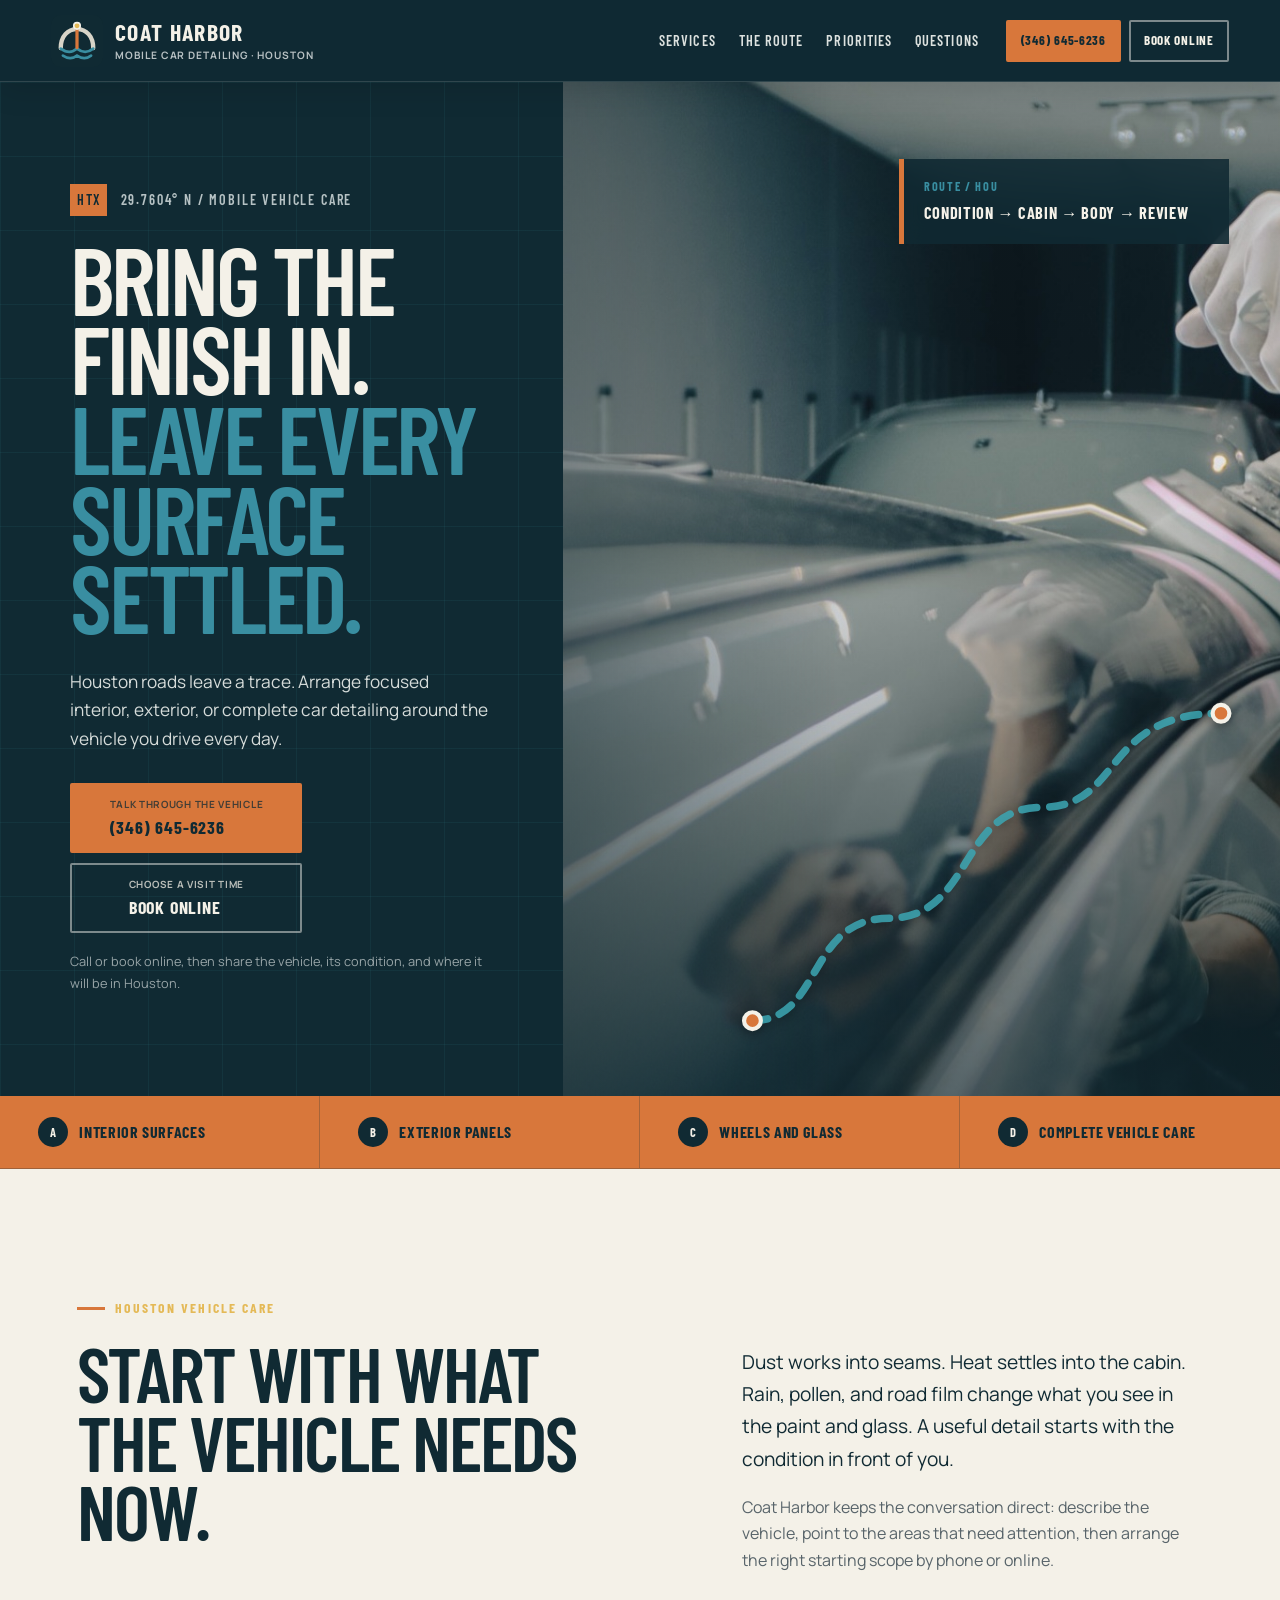
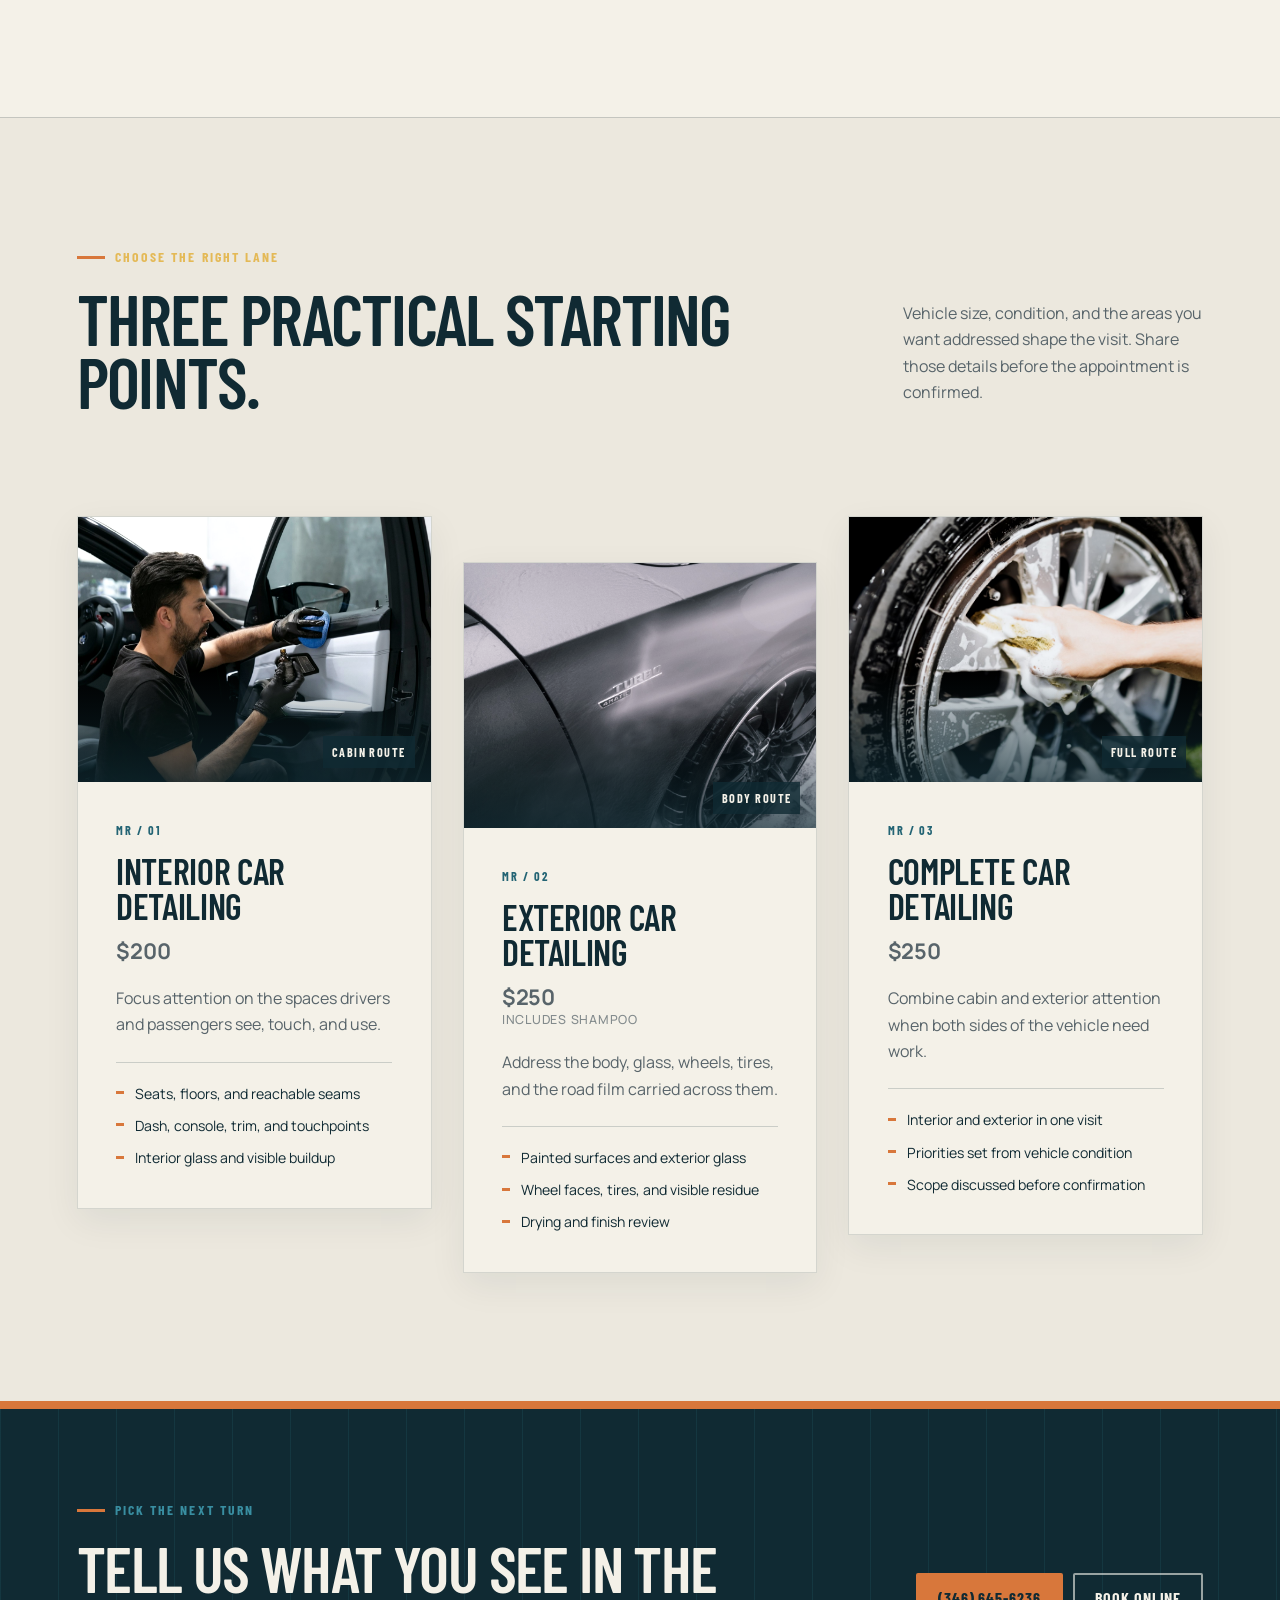
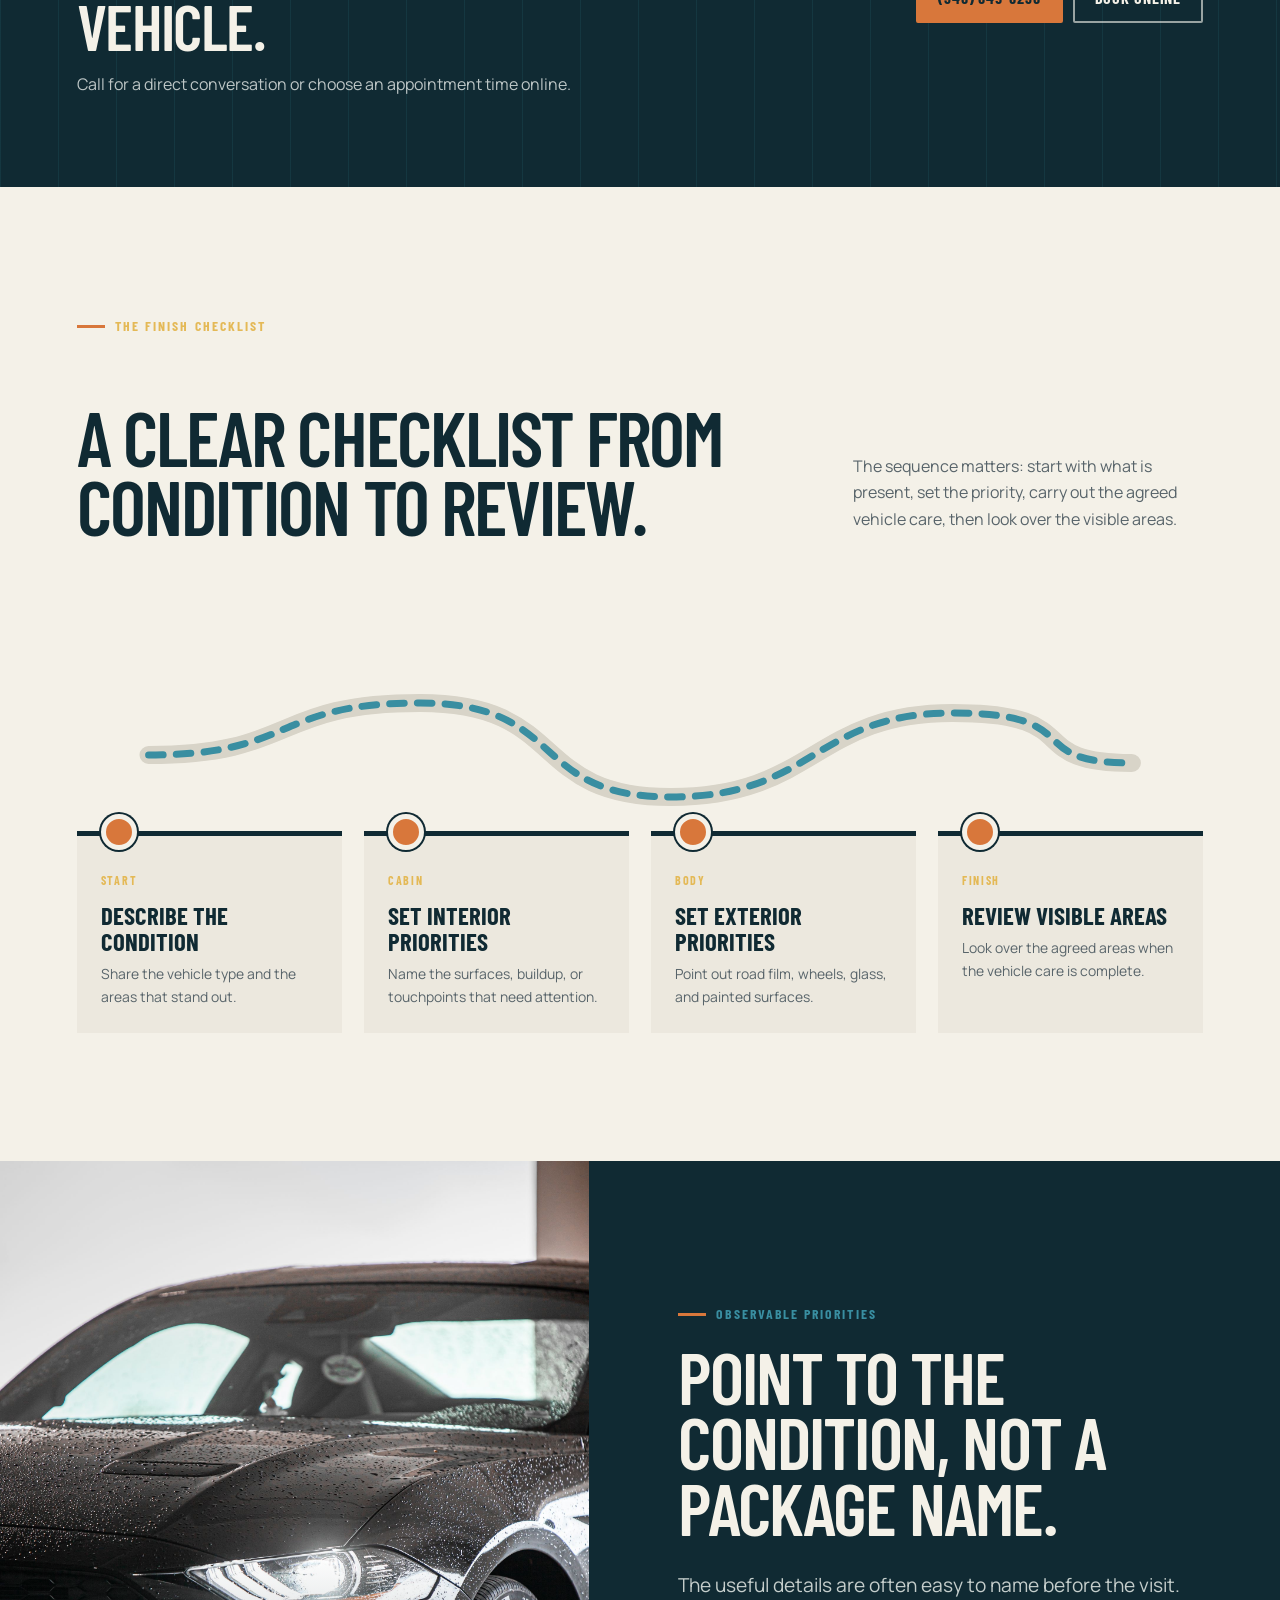
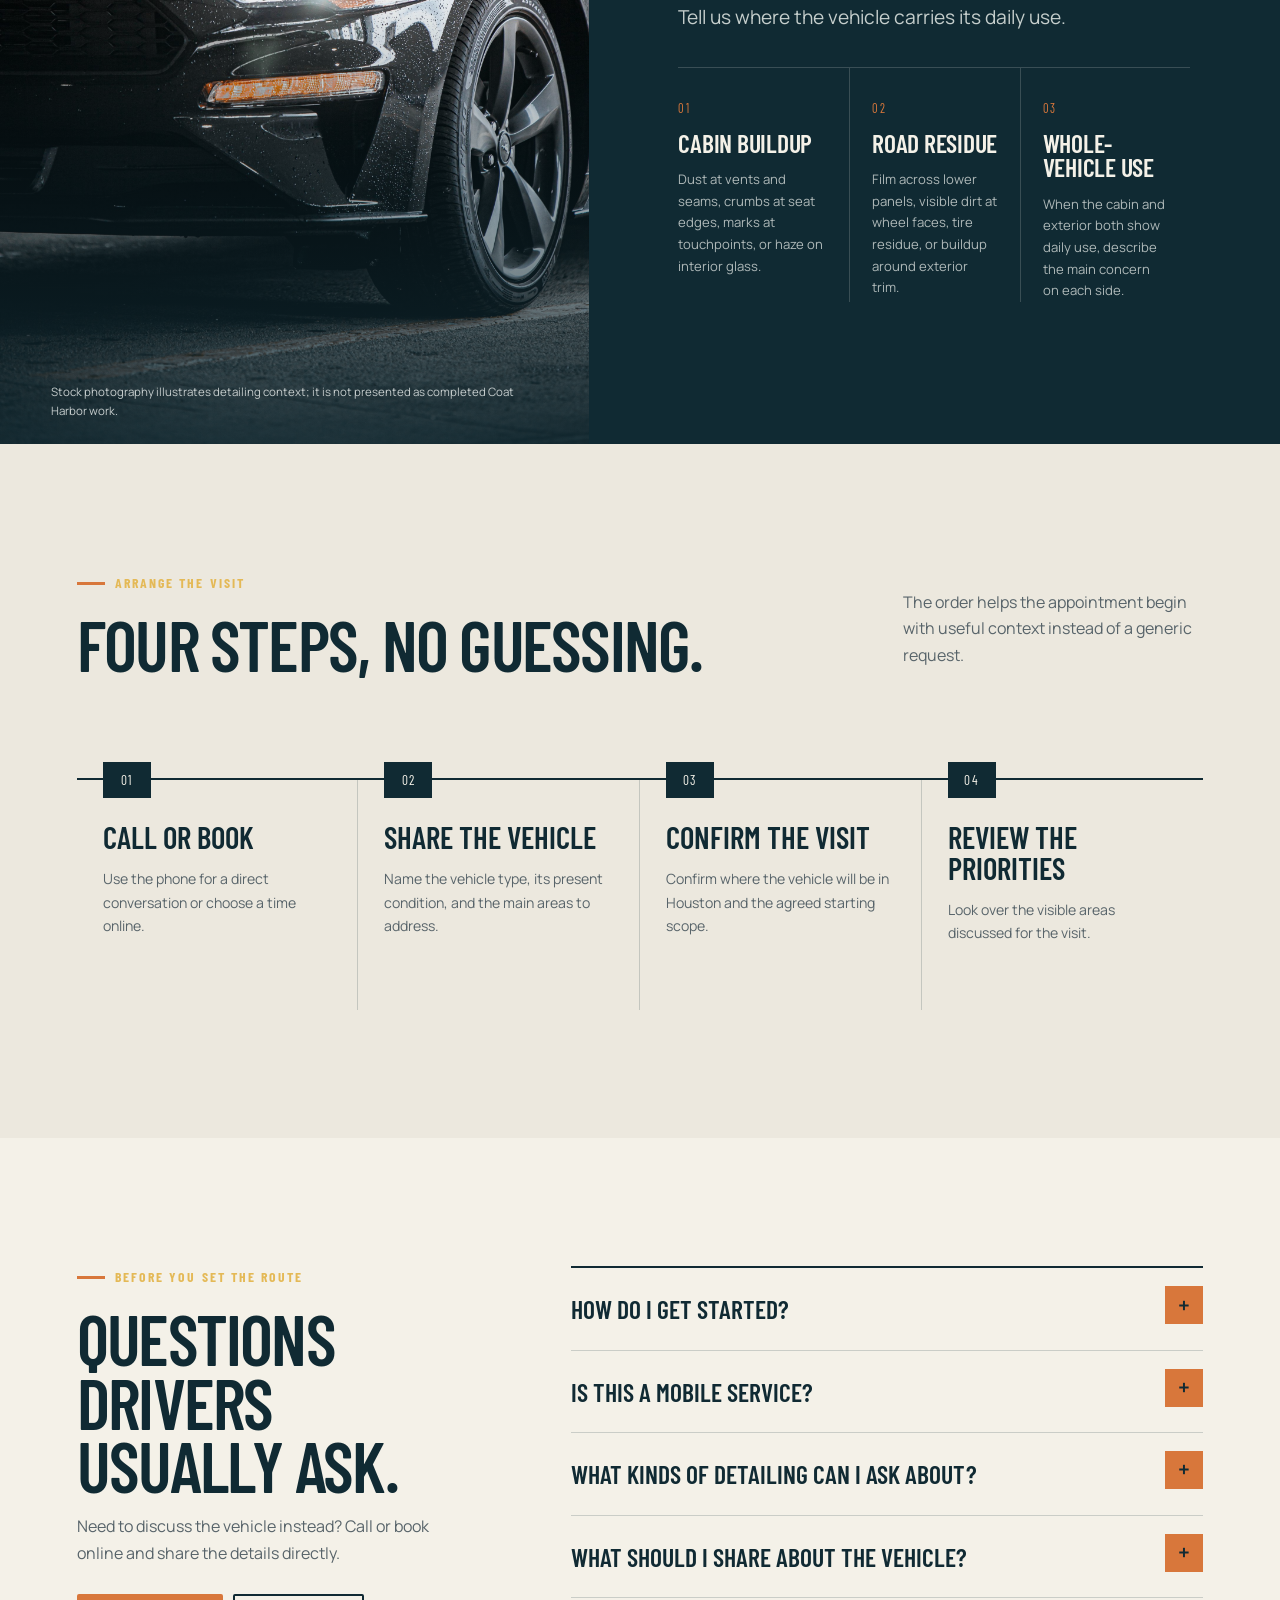
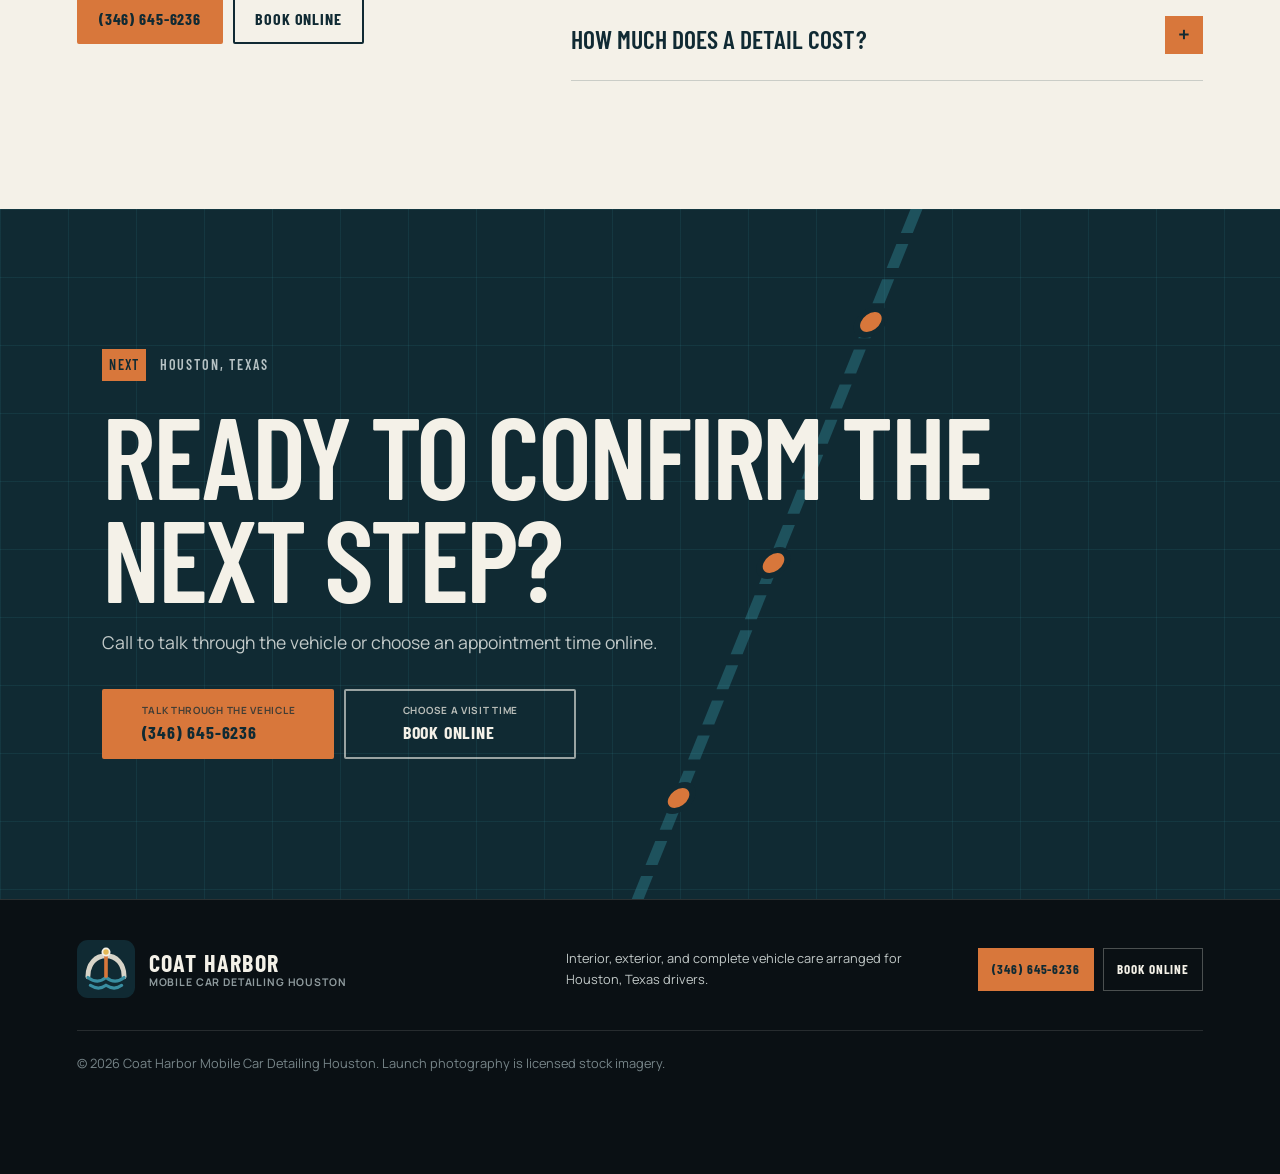
==== index.html @ ff8c05e8 "feat: add service pricing to site Interior $200, exterior $250 with shampoo, complete $250. Adds pri" ====
<!doctype html>
<html lang="en">
<head>
  <meta charset="utf-8">
  <meta name="viewport" content="width=device-width, initial-scale=1">
  <title>Coat Harbor Mobile Car Detailing Houston, TX</title>
  <meta name="description" content="Mobile car detailing in Houston, Texas for interior, exterior, and complete vehicle care. Call Coat Harbor or book an appointment online.">
  <meta name="theme-color" content="#102332">
  <meta property="og:title" content="Coat Harbor Mobile Car Detailing Houston">
  <meta property="og:description" content="Call or book mobile car detailing for interior, exterior, and complete vehicle care in Houston, Texas.">
  <meta property="og:type" content="website">
  <meta property="og:url" content="https://coatharbor.shop/">
  <meta property="og:image" content="https://coatharbor.shop/assets/hero-route.jpg">
  <link rel="canonical" href="https://coatharbor.shop/">
  <link rel="icon" href="/assets/favicon.svg" type="image/svg+xml">
  <link rel="preconnect" href="https://fonts.googleapis.com">
  <link rel="preconnect" href="https://fonts.gstatic.com" crossorigin>
  <link href="https://fonts.googleapis.com/css2?family=Barlow+Condensed:wght@500;600;700&family=Manrope:wght@400;500;600;700&display=swap" rel="stylesheet">
  <link rel="preload" href="/assets/hero-route.jpg" as="image">
  <link rel="stylesheet" href="/styles.css">
  <script type="application/ld+json">
  {
    "@context": "https://schema.org",
    "@type": "LocalBusiness",
    "name": "Coat Harbor Mobile Car Detailing Houston",
    "url": "https://coatharbor.shop/",
    "description": "Mobile car detailing in Houston, Texas with interior, exterior, and complete vehicle care appointments.",
    "areaServed": {
      "@type": "City",
      "name": "Houston",
      "containedInPlace": {
        "@type": "State",
        "name": "Texas"
      }
    },
    "hasOfferCatalog": {
      "@type": "OfferCatalog",
      "name": "Car detailing services",
      "itemListElement": [
        {
          "@type": "Offer",
          "itemOffered": {
            "@type": "Service",
            "name": "Interior car detailing"
          },
          "price": "200",
          "priceCurrency": "USD"
        },
        {
          "@type": "Offer",
          "itemOffered": {
            "@type": "Service",
            "name": "Exterior car detailing"
          },
          "price": "250",
          "priceCurrency": "USD"
        },
        {
          "@type": "Offer",
          "itemOffered": {
            "@type": "Service",
            "name": "Complete car detailing"
          },
          "price": "250",
          "priceCurrency": "USD"
        }
      ]
    },
    "priceRange": "$200-$250"
  }
  </script>
</head>
<body>
  <a class="skip-link" href="#main">Skip to content</a>

  <header class="site-header" data-header>
    <a class="brand" href="#top" aria-label="Coat Harbor home">
      <img src="/assets/logo.svg" width="52" height="52" alt="">
      <span class="brand-words">
        <strong>Coat Harbor</strong>
        <small>Mobile Car Detailing · Houston</small>
      </span>
    </a>

    <button class="menu-toggle" type="button" aria-expanded="false" aria-controls="site-nav">
      <span class="sr-only">Open menu</span>
      <i></i><i></i><i></i>
    </button>

    <nav class="site-nav" id="site-nav" aria-label="Primary navigation">
      <a href="#services">Services</a>
      <a href="#route">The route</a>
      <a href="#priorities">Priorities</a>
      <a href="#questions">Questions</a>
      <div class="nav-actions">
        <a class="button button-call button-small" href="tel:+13466456236">(346) 645-6236</a>
        <a class="button button-book button-small" href="https://cal.com/sumitdatta/auto-detail-service">Book online</a>
      </div>
    </nav>
  </header>

  <main id="main">
    <section class="hero" id="top">
      <div class="hero-copy">
        <p class="coordinate"><span>HTX</span> 29.7604° N / Mobile vehicle care</p>
        <h1>Bring the finish in. <em>Leave every surface settled.</em></h1>
        <p class="hero-lede">Houston roads leave a trace. Arrange focused interior, exterior, or complete car detailing around the vehicle you drive every day.</p>
        <div class="action-pair hero-actions">
          <a class="button button-call button-large" href="tel:+13466456236">
            <span>Talk through the vehicle</span>
            <strong>(346) 645-6236</strong>
          </a>
          <a class="button button-book button-large" href="https://cal.com/sumitdatta/auto-detail-service">
            <span>Choose a visit time</span>
            <strong>Book online</strong>
          </a>
        </div>
        <p class="microcopy">Call or book online, then share the vehicle, its condition, and where it will be in Houston.</p>
      </div>

      <div class="hero-image" role="img" aria-label="A polished vehicle panel under inspection light">
        <div class="hero-image-scrim"></div>
        <div class="hero-map-card" aria-hidden="true">
          <span>ROUTE / HOU</span>
          <strong>Condition → Cabin → Body → Review</strong>
        </div>
        <svg class="hero-route-line" viewBox="0 0 700 560" aria-hidden="true">
          <path d="M72 470 C156 470 136 348 235 348 S318 216 416 216 S487 104 630 104"/>
          <circle cx="72" cy="470" r="10"/>
          <circle cx="630" cy="104" r="10"/>
        </svg>
      </div>
    </section>

    <section class="road-strip" aria-label="Service focus">
      <p><span>A</span> Interior surfaces</p>
      <p><span>B</span> Exterior panels</p>
      <p><span>C</span> Wheels and glass</p>
      <p><span>D</span> Complete vehicle care</p>
    </section>

    <section class="section intro" aria-labelledby="intro-title">
      <div class="section-label">Houston vehicle care</div>
      <div class="intro-grid">
        <h2 id="intro-title">Start with what the vehicle needs now.</h2>
        <div class="intro-copy">
          <p class="lead">Dust works into seams. Heat settles into the cabin. Rain, pollen, and road film change what you see in the paint and glass. A useful detail starts with the condition in front of you.</p>
          <p>Coat Harbor keeps the conversation direct: describe the vehicle, point to the areas that need attention, then arrange the right starting scope by phone or online.</p>
        </div>
      </div>
    </section>

    <section class="section services" id="services" aria-labelledby="services-title">
      <div class="section-heading">
        <div>
          <p class="section-kicker">Choose the right lane</p>
          <h2 id="services-title">Three practical starting points.</h2>
        </div>
        <p>Vehicle size, condition, and the areas you want addressed shape the visit. Share those details before the appointment is confirmed.</p>
      </div>

      <div class="service-grid">
        <article class="service-card">
          <div class="service-photo">
            <img src="/assets/service-interior.jpg" alt="A vehicle interior receiving careful surface cleaning" loading="lazy">
            <span>Cabin route</span>
          </div>
          <div class="service-content">
            <p class="service-code">MR / 01</p>
            <h3>Interior car detailing</h3>
            <p class="service-price">$200</p>
            <p>Focus attention on the spaces drivers and passengers see, touch, and use.</p>
            <ul>
              <li>Seats, floors, and reachable seams</li>
              <li>Dash, console, trim, and touchpoints</li>
              <li>Interior glass and visible buildup</li>
            </ul>
          </div>
        </article>

        <article class="service-card service-card-offset">
          <div class="service-photo">
            <img src="/assets/service-foam.jpg" alt="A dark car covered with wash foam" loading="lazy">
            <span>Body route</span>
          </div>
          <div class="service-content">
            <p class="service-code">MR / 02</p>
            <h3>Exterior car detailing</h3>
            <p class="service-price">$250<span>Includes shampoo</span></p>
            <p>Address the body, glass, wheels, tires, and the road film carried across them.</p>
            <ul>
              <li>Painted surfaces and exterior glass</li>
              <li>Wheel faces, tires, and visible residue</li>
              <li>Drying and finish review</li>
            </ul>
          </div>
        </article>

        <article class="service-card">
          <div class="service-photo">
            <img src="/assets/service-wheel.jpg" alt="A vehicle wheel covered with cleaning foam" loading="lazy">
            <span>Full route</span>
          </div>
          <div class="service-content">
            <p class="service-code">MR / 03</p>
            <h3>Complete car detailing</h3>
            <p class="service-price">$250</p>
            <p>Combine cabin and exterior attention when both sides of the vehicle need work.</p>
            <ul>
              <li>Interior and exterior in one visit</li>
              <li>Priorities set from vehicle condition</li>
              <li>Scope discussed before confirmation</li>
            </ul>
          </div>
        </article>
      </div>
    </section>

    <section class="route-callout" aria-label="Contact Coat Harbor">
      <div>
        <p class="section-kicker">Pick the next turn</p>
        <h2>Tell us what you see in the vehicle.</h2>
        <p>Call for a direct conversation or choose an appointment time online.</p>
      </div>
      <div class="action-pair">
        <a class="button button-call" href="tel:+13466456236">(346) 645-6236</a>
        <a class="button button-book button-book-light" href="https://cal.com/sumitdatta/auto-detail-service">Book online</a>
      </div>
    </section>

    <section class="section route-section" id="route" aria-labelledby="route-title">
      <div class="route-intro">
        <p class="section-kicker">The finish checklist</p>
        <h2 id="route-title">A clear checklist from condition to review.</h2>
        <p>The sequence matters: start with what is present, set the priority, carry out the agreed vehicle care, then look over the visible areas.</p>
      </div>

      <div class="route-map">
        <svg viewBox="0 0 1100 190" preserveAspectRatio="none" aria-hidden="true">
          <path class="route-base" d="M70 100 C215 100 190 48 335 48 S440 142 580 142 S720 58 855 58 S920 108 1030 108"/>
          <path class="route-progress" d="M70 100 C215 100 190 48 335 48 S440 142 580 142 S720 58 855 58 S920 108 1030 108"/>
        </svg>
        <ol class="waypoints">
          <li>
            <span>Start</span>
            <strong>Describe the condition</strong>
            <p>Share the vehicle type and the areas that stand out.</p>
          </li>
          <li>
            <span>Cabin</span>
            <strong>Set interior priorities</strong>
            <p>Name the surfaces, buildup, or touchpoints that need attention.</p>
          </li>
          <li>
            <span>Body</span>
            <strong>Set exterior priorities</strong>
            <p>Point out road film, wheels, glass, and painted surfaces.</p>
          </li>
          <li>
            <span>Finish</span>
            <strong>Review visible areas</strong>
            <p>Look over the agreed areas when the vehicle care is complete.</p>
          </li>
        </ol>
      </div>
    </section>

    <section class="priorities" id="priorities" aria-labelledby="priorities-title">
      <div class="priority-image">
        <img src="/assets/detail-wet-paint.jpg" alt="Water droplets reflecting light on dark vehicle paint" loading="lazy">
        <p>Stock photography illustrates detailing context; it is not presented as completed Coat Harbor work.</p>
      </div>
      <div class="priority-copy">
        <p class="section-kicker">Observable priorities</p>
        <h2 id="priorities-title">Point to the condition, not a package name.</h2>
        <p class="lead">The useful details are often easy to name before the visit. Tell us where the vehicle carries its daily use.</p>
        <div class="priority-list">
          <article>
            <span>01</span>
            <h3>Cabin buildup</h3>
            <p>Dust at vents and seams, crumbs at seat edges, marks at touchpoints, or haze on interior glass.</p>
          </article>
          <article>
            <span>02</span>
            <h3>Road residue</h3>
            <p>Film across lower panels, visible dirt at wheel faces, tire residue, or buildup around exterior trim.</p>
          </article>
          <article>
            <span>03</span>
            <h3>Whole-vehicle use</h3>
            <p>When the cabin and exterior both show daily use, describe the main concern on each side.</p>
          </article>
        </div>
      </div>
    </section>

    <section class="section process" aria-labelledby="process-title">
      <div class="section-heading">
        <div>
          <p class="section-kicker">Arrange the visit</p>
          <h2 id="process-title">Four steps, no guessing.</h2>
        </div>
        <p>The order helps the appointment begin with useful context instead of a generic request.</p>
      </div>
      <ol class="process-grid">
        <li><span>Call or book</span><p>Use the phone for a direct conversation or choose a time online.</p></li>
        <li><span>Share the vehicle</span><p>Name the vehicle type, its present condition, and the main areas to address.</p></li>
        <li><span>Confirm the visit</span><p>Confirm where the vehicle will be in Houston and the agreed starting scope.</p></li>
        <li><span>Review the priorities</span><p>Look over the visible areas discussed for the visit.</p></li>
      </ol>
    </section>

    <section class="section questions" id="questions" aria-labelledby="questions-title">
      <div class="questions-intro">
        <p class="section-kicker">Before you set the route</p>
        <h2 id="questions-title">Questions drivers usually ask.</h2>
        <p>Need to discuss the vehicle instead? Call or book online and share the details directly.</p>
        <div class="action-pair questions-actions">
          <a class="button button-call" href="tel:+13466456236">(346) 645-6236</a>
          <a class="button button-book button-book-dark" href="https://cal.com/sumitdatta/auto-detail-service">Book online</a>
        </div>
      </div>
      <div class="faq-list">
        <details>
          <summary>How do I get started?</summary>
          <p>Call (346) 645-6236 or book online. Share the vehicle type, its condition, the areas that need attention, and where it will be in Houston.</p>
        </details>
        <details>
          <summary>Is this a mobile service?</summary>
          <p>Yes. Coat Harbor is built around mobile car detailing in Houston. Confirm the location and visit details when you call or book.</p>
        </details>
        <details>
          <summary>What kinds of detailing can I ask about?</summary>
          <p>Start with interior, exterior, or complete car detailing. The vehicle size, condition, and visible priorities help shape the scope.</p>
        </details>
        <details>
          <summary>What should I share about the vehicle?</summary>
          <p>Share the vehicle type, what you can see now, any areas that need focused attention, and where the vehicle will be for the visit.</p>
        </details>
        <details>
          <summary>How much does a detail cost?</summary>
          <p>Interior car detailing starts at $200. Exterior car detailing is $250 and includes shampoo. Complete car detailing is $250. Vehicle size and condition can affect the final scope, so confirm the details when you call or book.</p>
        </details>
      </div>
    </section>

    <section class="final-cta" id="contact">
      <div class="final-route-mark" aria-hidden="true">
        <span></span><span></span><span></span>
      </div>
      <p class="coordinate"><span>NEXT</span> Houston, Texas</p>
      <h2>Ready to confirm the next step?</h2>
      <p>Call to talk through the vehicle or choose an appointment time online.</p>
      <div class="action-pair final-actions">
        <a class="button button-call button-large" href="tel:+13466456236">
          <span>Talk through the vehicle</span>
          <strong>(346) 645-6236</strong>
        </a>
        <a class="button button-book button-book-light button-large" href="https://cal.com/sumitdatta/auto-detail-service">
          <span>Choose a visit time</span>
          <strong>Book online</strong>
        </a>
      </div>
    </section>
  </main>

  <footer class="site-footer">
    <div class="footer-brand">
      <img src="/assets/logo.svg" width="58" height="58" alt="">
      <div><strong>Coat Harbor</strong><span>Mobile Car Detailing Houston</span></div>
    </div>
    <p>Interior, exterior, and complete vehicle care arranged for Houston, Texas drivers.</p>
    <div class="footer-actions">
      <a href="tel:+13466456236">(346) 645-6236</a>
      <a href="https://cal.com/sumitdatta/auto-detail-service">Book online</a>
    </div>
    <p class="footer-fine">© <span data-year>2026</span> Coat Harbor Mobile Car Detailing Houston. Launch photography is licensed stock imagery.</p>
  </footer>

  <div class="mobile-action-bar" aria-label="Contact options">
    <a href="tel:+13466456236"><span>Call</span><strong>(346) 645-6236</strong></a>
    <a href="https://cal.com/sumitdatta/auto-detail-service"><span>Schedule</span><strong>Book online</strong></a>
  </div>

  <script src="/script.js" defer></script>
</body>
</html>
---- styles.css ----
:root {
  --asphalt: #102a33;
  --asphalt-2: #1e4650;
  --rain: #398ea1;
  --rain-deep: #236474;
  --lane: #f4f1e8;
  --concrete: #d8d4c8;
  --concrete-light: #ece8de;
  --signal: #d8773b;
  --signal-dark: #a54c20;
  --tail: #e4b956;
  --white: #ffffff;
  --ink-muted: #58646a;
  --line: rgba(16, 42, 51, 0.18);
  --header-height: 82px;
  --display: "Barlow Condensed", "Arial Narrow", sans-serif;
  --body: "Manrope", "Trebuchet MS", sans-serif;
  --shadow: 0 32px 80px rgba(16, 42, 51, 0.16);
}

/* Coat Harbor identity layer */
:root {
  --asphalt: #102a33;
  --asphalt-2: #1e4650;
  --rain: #398ea1;
  --rain-deep: #236474;
  --lane: #f4f1e8;
  --concrete: #d8d4c8;
  --concrete-light: #ece8de;
  --signal: #d8773b;
  --signal-dark: #a54c20;
  --tail: #e4b956;
}

a[aria-disabled="true"] {
  pointer-events: none;
  cursor: not-allowed;
  opacity: 0.68;
}

* {
  box-sizing: border-box;
}

html {
  scroll-behavior: smooth;
  scroll-padding-top: calc(var(--header-height) + 18px);
}

body {
  margin: 0;
  overflow-x: hidden;
  background: var(--lane);
  color: var(--asphalt);
  font-family: var(--body);
  font-size: 16px;
  line-height: 1.65;
  -webkit-font-smoothing: antialiased;
}

body.menu-open {
  overflow: hidden;
}

img,
svg {
  display: block;
  max-width: 100%;
}

a {
  color: inherit;
}

button,
summary {
  font: inherit;
}

:focus-visible {
  outline: 3px solid var(--signal);
  outline-offset: 4px;
}

.sr-only {
  position: absolute;
  width: 1px;
  height: 1px;
  padding: 0;
  margin: -1px;
  overflow: hidden;
  clip: rect(0, 0, 0, 0);
  white-space: nowrap;
  border: 0;
}

.skip-link {
  position: fixed;
  z-index: 1000;
  top: 12px;
  left: 12px;
  padding: 10px 16px;
  background: var(--signal);
  color: var(--asphalt);
  font-weight: 800;
  text-decoration: none;
  transform: translateY(-160%);
}

.skip-link:focus {
  transform: translateY(0);
}

.site-header {
  position: fixed;
  z-index: 100;
  inset: 0 0 auto;
  min-height: var(--header-height);
  display: flex;
  align-items: center;
  justify-content: space-between;
  gap: 24px;
  padding: 12px clamp(20px, 4vw, 68px);
  color: var(--lane);
  background: rgba(16, 42, 51, 0.96);
  border-bottom: 1px solid rgba(245, 243, 237, 0.14);
  box-shadow: 0 8px 30px rgba(0, 0, 0, 0.12);
  backdrop-filter: blur(18px);
  transition: background 180ms ease, box-shadow 180ms ease;
}

.site-header.is-scrolled {
  background: rgba(16, 42, 51, 0.985);
  box-shadow: 0 12px 34px rgba(0, 0, 0, 0.24);
}

.brand {
  display: inline-flex;
  align-items: center;
  gap: 12px;
  min-width: 0;
  color: var(--lane);
  text-decoration: none;
}

.brand img {
  flex: 0 0 auto;
}

.brand-words {
  display: grid;
  line-height: 1.05;
}

.brand-words strong {
  font-family: var(--display);
  font-size: 1.48rem;
  font-weight: 700;
  letter-spacing: 0.055em;
  text-transform: uppercase;
}

.brand-words small {
  margin-top: 5px;
  color: #b7c0c3;
  font-size: 0.64rem;
  font-weight: 700;
  letter-spacing: 0.09em;
  text-transform: uppercase;
}

.site-nav {
  display: flex;
  align-items: center;
  gap: clamp(15px, 1.8vw, 28px);
}

.site-nav > a {
  color: #dce1df;
  font-family: var(--display);
  font-size: 0.89rem;
  font-weight: 600;
  letter-spacing: 0.075em;
  text-decoration: none;
  text-transform: uppercase;
}

.site-nav > a:hover {
  color: var(--signal);
}

.nav-actions {
  display: flex;
  gap: 8px;
  margin-left: 4px;
}

.menu-toggle {
  display: none;
  width: 46px;
  height: 46px;
  padding: 10px;
  color: var(--lane);
  background: transparent;
  border: 1px solid rgba(245, 243, 237, 0.25);
  cursor: pointer;
}

.menu-toggle i {
  display: block;
  height: 2px;
  margin: 5px 0;
  background: currentColor;
  transition: transform 180ms ease, opacity 180ms ease;
}

.menu-toggle[aria-expanded="true"] i:nth-of-type(1) {
  transform: translateY(7px) rotate(45deg);
}

.menu-toggle[aria-expanded="true"] i:nth-of-type(2) {
  opacity: 0;
}

.menu-toggle[aria-expanded="true"] i:nth-of-type(3) {
  transform: translateY(-7px) rotate(-45deg);
}

.button {
  display: inline-flex;
  align-items: center;
  justify-content: center;
  min-height: 50px;
  padding: 13px 20px;
  border: 2px solid transparent;
  border-radius: 2px;
  font-family: var(--display);
  font-size: 1rem;
  font-weight: 700;
  letter-spacing: 0.055em;
  line-height: 1.15;
  text-align: center;
  text-decoration: none;
  text-transform: uppercase;
  transition: transform 180ms ease, background 180ms ease, border-color 180ms ease, color 180ms ease;
}

.button:hover {
  transform: translateY(-2px);
}

.button-small {
  min-height: 42px;
  padding: 10px 13px;
  font-size: 0.82rem;
}

.button-large {
  min-width: 232px;
  min-height: 70px;
  display: grid;
  justify-items: start;
  gap: 4px;
  padding: 13px 20px;
  text-align: left;
}

.button-large span {
  font-family: var(--body);
  font-size: 0.62rem;
  font-weight: 700;
  letter-spacing: 0.07em;
  opacity: 0.74;
  text-transform: uppercase;
}

.button-large strong {
  font-family: var(--display);
  font-size: 1.12rem;
  letter-spacing: 0.045em;
}

.button-call {
  color: var(--asphalt);
  background: var(--signal);
  border-color: var(--signal);
}

.button-call:hover {
  background: #ffc33d;
  border-color: #ffc33d;
}

.button-book {
  color: var(--lane);
  background: transparent;
  border-color: rgba(245, 243, 237, 0.48);
}

.button-book:hover {
  color: var(--white);
  border-color: var(--rain);
  background: rgba(60, 166, 179, 0.16);
}

.button-book-light {
  color: var(--lane);
  border-color: rgba(245, 243, 237, 0.6);
}

.button-book-dark {
  color: var(--asphalt);
  border-color: var(--asphalt);
}

.button-book-dark:hover {
  color: var(--asphalt);
  background: rgba(60, 166, 179, 0.12);
  border-color: var(--rain-deep);
}

.action-pair {
  display: flex;
  flex-wrap: wrap;
  gap: 10px;
}

.hero {
  min-height: 720px;
  display: grid;
  grid-template-columns: minmax(0, 0.88fr) minmax(0, 1.12fr);
  padding-top: var(--header-height);
  background: var(--asphalt);
  color: var(--lane);
}

.hero-copy {
  position: relative;
  z-index: 2;
  display: flex;
  flex-direction: column;
  justify-content: center;
  padding: clamp(68px, 8vw, 132px) clamp(28px, 5.5vw, 96px);
  background:
    linear-gradient(90deg, rgba(60, 166, 179, 0.08) 1px, transparent 1px) 0 0 / 74px 74px,
    linear-gradient(rgba(60, 166, 179, 0.08) 1px, transparent 1px) 0 0 / 74px 74px,
    var(--asphalt);
}

.coordinate {
  margin: 0 0 22px;
  color: #b6c2c4;
  font-family: var(--display);
  font-size: 0.88rem;
  font-weight: 600;
  letter-spacing: 0.13em;
  text-transform: uppercase;
}

.coordinate span {
  display: inline-block;
  margin-right: 9px;
  padding: 4px 7px;
  color: var(--asphalt);
  background: var(--signal);
  letter-spacing: 0.08em;
}

.hero h1 {
  max-width: 760px;
  margin: 0;
  font-family: var(--display);
  font-size: clamp(4.6rem, 7.5vw, 8.8rem);
  font-weight: 600;
  letter-spacing: -0.035em;
  line-height: 0.83;
  text-transform: uppercase;
}

.hero h1 em {
  display: block;
  color: var(--rain);
  font-style: normal;
}

.hero-lede {
  max-width: 650px;
  margin: 32px 0 28px;
  color: #d6dcda;
  font-size: clamp(1.05rem, 1.35vw, 1.3rem);
  line-height: 1.65;
}

.hero-actions {
  margin-top: 2px;
}

.microcopy {
  max-width: 610px;
  margin: 18px 0 0;
  color: #97a4a7;
  font-size: 0.8rem;
}

.hero-image {
  position: relative;
  min-height: 640px;
  overflow: hidden;
  background: #17191a url("/assets/hero-route.jpg") center 62% / cover no-repeat;
}

.hero-image-scrim {
  position: absolute;
  inset: 0;
  background:
    linear-gradient(90deg, rgba(16, 42, 51, 0.4), transparent 38%),
    linear-gradient(180deg, rgba(16, 42, 51, 0.2), transparent 36%, rgba(16, 42, 51, 0.62));
}

.hero-map-card {
  position: absolute;
  z-index: 2;
  top: clamp(38px, 6vw, 92px);
  right: clamp(24px, 4vw, 68px);
  width: min(330px, calc(100% - 48px));
  padding: 17px 20px;
  color: var(--lane);
  background: rgba(16, 42, 51, 0.88);
  border-left: 5px solid var(--signal);
  backdrop-filter: blur(12px);
}

.hero-map-card span {
  display: block;
  margin-bottom: 4px;
  color: var(--rain);
  font-family: var(--display);
  font-size: 0.76rem;
  font-weight: 700;
  letter-spacing: 0.14em;
}

.hero-map-card strong {
  font-family: var(--display);
  font-size: 1.02rem;
  letter-spacing: 0.04em;
  text-transform: uppercase;
}

.hero-route-line {
  position: absolute;
  z-index: 2;
  inset: auto 0 0 auto;
  width: min(82%, 760px);
  height: auto;
  filter: drop-shadow(0 2px 6px rgba(0, 0, 0, 0.45));
}

.hero-route-line path {
  fill: none;
  stroke: rgba(60, 166, 179, 0.86);
  stroke-width: 9;
  stroke-linecap: round;
  stroke-dasharray: 18 15;
}

.hero-route-line circle {
  fill: var(--signal);
  stroke: var(--lane);
  stroke-width: 5;
}

.road-strip {
  display: grid;
  grid-template-columns: repeat(4, 1fr);
  background: var(--signal);
  border-bottom: 1px solid rgba(16, 42, 51, 0.28);
}

.road-strip p {
  display: flex;
  align-items: center;
  gap: 11px;
  min-height: 72px;
  margin: 0;
  padding: 15px clamp(18px, 3vw, 42px);
  border-right: 1px solid rgba(16, 42, 51, 0.25);
  font-family: var(--display);
  font-size: 1rem;
  font-weight: 700;
  letter-spacing: 0.04em;
  text-transform: uppercase;
}

.road-strip p:last-child {
  border-right: 0;
}

.road-strip span {
  display: inline-grid;
  width: 30px;
  height: 30px;
  place-items: center;
  color: var(--lane);
  background: var(--asphalt);
  border-radius: 50%;
  font-size: 0.78rem;
}

.section {
  padding: clamp(86px, 10vw, 156px) clamp(24px, 6vw, 104px);
}

.section-label,
.section-kicker {
  margin: 0 0 18px;
  color: var(--tail);
  font-family: var(--display);
  font-size: 0.86rem;
  font-weight: 700;
  letter-spacing: 0.15em;
  text-transform: uppercase;
}

.section-kicker::before,
.section-label::before {
  content: "";
  display: inline-block;
  width: 28px;
  height: 3px;
  margin: 0 10px 3px 0;
  background: var(--signal);
}

.intro {
  background: var(--lane);
}

.intro-grid {
  display: grid;
  grid-template-columns: minmax(0, 1.1fr) minmax(360px, 0.9fr);
  gap: clamp(42px, 8vw, 132px);
  align-items: start;
}

.intro h2,
.section-heading h2,
.route-intro h2,
.priority-copy h2,
.questions-intro h2,
.final-cta h2,
.route-callout h2 {
  margin: 0;
  font-family: var(--display);
  font-size: clamp(3.4rem, 6vw, 7rem);
  font-weight: 600;
  letter-spacing: -0.025em;
  line-height: 0.9;
  text-transform: uppercase;
}

.intro-copy {
  padding-top: 8px;
}

.lead {
  margin-top: 0;
  font-size: clamp(1.15rem, 1.5vw, 1.38rem);
  line-height: 1.68;
}

.intro-copy p:last-child {
  color: var(--ink-muted);
}

.services {
  background: var(--concrete-light);
  border-top: 1px solid var(--line);
}

.section-heading {
  display: grid;
  grid-template-columns: minmax(0, 1.45fr) minmax(300px, 0.55fr);
  gap: clamp(40px, 7vw, 112px);
  align-items: end;
  margin-bottom: clamp(54px, 8vw, 104px);
}

.section-heading h2 {
  font-size: clamp(3.4rem, 5.5vw, 6.7rem);
}

.section-heading > p {
  margin: 0 0 8px;
  color: var(--ink-muted);
}

.service-grid {
  display: grid;
  grid-template-columns: repeat(3, minmax(0, 1fr));
  gap: clamp(18px, 2.4vw, 38px);
  align-items: start;
}

.service-card {
  min-width: 0;
  background: var(--lane);
  border: 1px solid rgba(16, 42, 51, 0.14);
  box-shadow: 0 12px 34px rgba(16, 42, 51, 0.07);
}

.service-card-offset {
  margin-top: 46px;
}

.service-photo {
  position: relative;
  aspect-ratio: 4 / 3;
  overflow: hidden;
  background: var(--asphalt-2);
}

.service-photo::after {
  content: "";
  position: absolute;
  inset: 0;
  background: linear-gradient(180deg, transparent 58%, rgba(16, 42, 51, 0.72));
}

.service-photo img {
  width: 100%;
  height: 100%;
  object-fit: cover;
  filter: saturate(0.82) contrast(1.06);
  transition: transform 450ms ease;
}

.service-card:hover .service-photo img {
  transform: scale(1.025);
}

.service-photo span {
  position: absolute;
  z-index: 2;
  right: 16px;
  bottom: 14px;
  padding: 6px 9px;
  color: var(--lane);
  background: rgba(16, 42, 51, 0.8);
  font-family: var(--display);
  font-size: 0.76rem;
  font-weight: 700;
  letter-spacing: 0.12em;
  text-transform: uppercase;
}

.service-content {
  padding: clamp(24px, 3vw, 42px);
}

.service-code {
  margin: 0 0 14px;
  color: var(--rain-deep);
  font-family: var(--display);
  font-size: 0.77rem;
  font-weight: 700;
  letter-spacing: 0.16em;
}

.service-content h3,
.priority-list h3 {
  margin: 0 0 14px;
  font-family: var(--display);
  font-size: clamp(2rem, 2.8vw, 3rem);
  font-weight: 600;
  letter-spacing: -0.01em;
  line-height: 0.96;
  text-transform: uppercase;
}

.service-content > p:not(.service-code) {
  color: var(--ink-muted);
}

.service-content ul {
  display: grid;
  gap: 9px;
  margin: 24px 0 0;
  padding: 19px 0 0;
  border-top: 1px solid var(--line);
  list-style: none;
}

.service-content li {
  position: relative;
  padding-left: 19px;
  font-size: 0.88rem;
}

.service-content li::before {
  content: "";
  position: absolute;
  top: 0.66em;
  left: 0;
  width: 8px;
  height: 3px;
  background: var(--signal);
}

.route-callout {
  display: grid;
  grid-template-columns: minmax(0, 1fr) auto;
  gap: 42px;
  align-items: center;
  padding: clamp(62px, 7vw, 92px) clamp(24px, 6vw, 104px);
  color: var(--lane);
  background:
    linear-gradient(90deg, rgba(60, 166, 179, 0.11) 1px, transparent 1px) 0 0 / 58px 58px,
    var(--asphalt);
  border-top: 8px solid var(--signal);
}

.route-callout h2 {
  max-width: 850px;
  font-size: clamp(3.2rem, 5vw, 6rem);
}

.route-callout .section-kicker {
  color: var(--rain);
}

.route-callout p:not(.section-kicker) {
  margin-bottom: 0;
  color: #bdc6c6;
}

.route-callout .action-pair {
  justify-content: flex-end;
}

.route-section {
  background: var(--lane);
}

.route-intro {
  display: grid;
  grid-template-columns: minmax(0, 1.1fr) minmax(300px, 0.55fr);
  gap: clamp(34px, 6vw, 94px);
  align-items: end;
}

.route-intro .section-kicker {
  grid-column: 1 / -1;
  margin-bottom: -12px;
}

.route-intro > p:last-child {
  margin: 0 0 8px;
  color: var(--ink-muted);
}

.route-map {
  position: relative;
  margin-top: clamp(76px, 9vw, 126px);
  padding-top: 176px;
}

.route-map > svg {
  position: absolute;
  top: 0;
  left: 0;
  width: 100%;
  height: 190px;
  overflow: visible;
}

.route-base,
.route-progress {
  fill: none;
  stroke-linecap: round;
  stroke-linejoin: round;
}

.route-base {
  stroke: var(--concrete);
  stroke-width: 18;
}

.route-progress {
  stroke: var(--rain);
  stroke-width: 7;
  stroke-dasharray: 14 13;
}

.waypoints {
  display: grid;
  grid-template-columns: repeat(4, minmax(0, 1fr));
  gap: 22px;
  margin: 0;
  padding: 0;
  list-style: none;
}

.waypoints li {
  position: relative;
  padding: 30px 24px 24px;
  background: var(--concrete-light);
  border-top: 5px solid var(--asphalt);
}

.waypoints li::before {
  content: "";
  position: absolute;
  top: -22px;
  left: 24px;
  width: 26px;
  height: 26px;
  background: var(--signal);
  border: 5px solid var(--lane);
  border-radius: 50%;
  box-shadow: 0 0 0 2px var(--asphalt);
}

.waypoints span {
  color: var(--tail);
  font-family: var(--display);
  font-size: 0.75rem;
  font-weight: 700;
  letter-spacing: 0.14em;
  text-transform: uppercase;
}

.waypoints strong {
  display: block;
  margin: 9px 0;
  font-family: var(--display);
  font-size: 1.55rem;
  line-height: 1.05;
  text-transform: uppercase;
}

.waypoints p {
  margin: 0;
  color: var(--ink-muted);
  font-size: 0.87rem;
}

.priorities {
  display: grid;
  grid-template-columns: minmax(0, 0.92fr) minmax(0, 1.08fr);
  min-height: 760px;
  color: var(--lane);
  background: var(--asphalt);
}

.priority-image {
  position: relative;
  min-height: 620px;
  overflow: hidden;
}

.priority-image::after {
  content: "";
  position: absolute;
  inset: 0;
  background: linear-gradient(180deg, transparent 45%, rgba(16, 42, 51, 0.86));
}

.priority-image img {
  width: 100%;
  height: 100%;
  object-fit: cover;
}

.priority-image p {
  position: absolute;
  z-index: 2;
  right: clamp(22px, 4vw, 60px);
  bottom: 24px;
  left: clamp(22px, 4vw, 60px);
  margin: 0;
  color: #c5cccc;
  font-size: 0.72rem;
}

.priority-copy {
  display: flex;
  flex-direction: column;
  justify-content: center;
  padding: clamp(74px, 9vw, 136px) clamp(30px, 7vw, 116px);
}

.priority-copy .section-kicker {
  color: var(--rain);
}

.priority-copy h2 {
  font-size: clamp(3.6rem, 5.7vw, 6.8rem);
}

.priority-copy > .lead {
  max-width: 760px;
  margin: 28px 0 34px;
  color: #c5cecc;
}

.priority-list {
  display: grid;
  grid-template-columns: repeat(3, minmax(0, 1fr));
  border-top: 1px solid rgba(245, 243, 237, 0.18);
}

.priority-list article {
  padding: 26px 22px 0 0;
}

.priority-list article + article {
  padding-left: 22px;
  border-left: 1px solid rgba(245, 243, 237, 0.18);
}

.priority-list span {
  color: var(--signal);
  font-family: var(--display);
  font-size: 0.78rem;
  letter-spacing: 0.14em;
}

.priority-list h3 {
  margin-top: 10px;
  font-size: 1.6rem;
}

.priority-list p {
  margin-bottom: 0;
  color: #aeb8b8;
  font-size: 0.82rem;
}

.process {
  background: var(--concrete-light);
}

.process-grid {
  display: grid;
  grid-template-columns: repeat(4, minmax(0, 1fr));
  margin: 0;
  padding: 0;
  border-top: 2px solid var(--asphalt);
  list-style: none;
  counter-reset: route-step;
}

.process-grid li {
  position: relative;
  min-height: 230px;
  padding: 42px 26px 24px;
  border-right: 1px solid var(--line);
  counter-increment: route-step;
}

.process-grid li:last-child {
  border-right: 0;
}

.process-grid li::before {
  content: counter(route-step, decimal-leading-zero);
  position: absolute;
  top: -18px;
  left: 26px;
  display: grid;
  min-width: 48px;
  height: 36px;
  place-items: center;
  color: var(--lane);
  background: var(--asphalt);
  font-family: var(--display);
  font-size: 0.84rem;
  letter-spacing: 0.1em;
}

.process-grid span {
  display: block;
  font-family: var(--display);
  font-size: clamp(1.8rem, 2.4vw, 2.7rem);
  font-weight: 600;
  line-height: 1;
  text-transform: uppercase;
}

.process-grid p {
  color: var(--ink-muted);
  font-size: 0.88rem;
}

.questions {
  display: grid;
  grid-template-columns: minmax(0, 0.75fr) minmax(0, 1.25fr);
  gap: clamp(50px, 9vw, 150px);
  background: var(--lane);
}

.questions-intro {
  align-self: start;
}

.questions-intro h2 {
  font-size: clamp(3.5rem, 5.5vw, 6.4rem);
}

.questions-intro > p:not(.section-kicker) {
  color: var(--ink-muted);
}

.questions-actions {
  margin-top: 28px;
}

.faq-list {
  border-top: 2px solid var(--asphalt);
}

.faq-list details {
  border-bottom: 1px solid var(--line);
}

.faq-list summary {
  position: relative;
  padding: 26px 54px 26px 0;
  font-family: var(--display);
  font-size: clamp(1.45rem, 2vw, 2.05rem);
  font-weight: 600;
  line-height: 1.15;
  text-transform: uppercase;
  cursor: pointer;
  list-style: none;
}

.faq-list summary::-webkit-details-marker {
  display: none;
}

.faq-list summary::after {
  content: "+";
  position: absolute;
  top: 18px;
  right: 0;
  display: grid;
  width: 38px;
  height: 38px;
  place-items: center;
  color: var(--asphalt);
  background: var(--signal);
  font-family: var(--body);
  font-size: 1.3rem;
  font-weight: 700;
}

.faq-list details[open] summary::after {
  content: "–";
}

.faq-list details p {
  max-width: 760px;
  margin: -4px 0 27px;
  padding-right: 54px;
  color: var(--ink-muted);
}

.final-cta {
  position: relative;
  overflow: hidden;
  padding: clamp(92px, 11vw, 170px) clamp(24px, 8vw, 140px);
  color: var(--lane);
  background:
    linear-gradient(90deg, rgba(60, 166, 179, 0.11) 1px, transparent 1px) 0 0 / 68px 68px,
    linear-gradient(rgba(60, 166, 179, 0.11) 1px, transparent 1px) 0 0 / 68px 68px,
    var(--asphalt);
}

.final-cta h2 {
  position: relative;
  z-index: 2;
  max-width: 980px;
  font-size: clamp(4.5rem, 9vw, 10.5rem);
}

.final-cta > p:not(.coordinate) {
  position: relative;
  z-index: 2;
  max-width: 660px;
  color: #c2cac9;
  font-size: 1.1rem;
}

.final-actions {
  position: relative;
  z-index: 2;
  margin-top: 32px;
}

.final-route-mark {
  position: absolute;
  z-index: 1;
  top: 0;
  right: -80px;
  width: 46%;
  height: 100%;
  border-left: 12px dashed rgba(60, 166, 179, 0.32);
  transform: skewX(-22deg);
}

.final-route-mark span {
  position: absolute;
  left: -22px;
  width: 32px;
  height: 32px;
  background: var(--signal);
  border: 6px solid var(--asphalt);
  border-radius: 50%;
}

.final-route-mark span:nth-child(1) { top: 14%; }
.final-route-mark span:nth-child(2) { top: 49%; }
.final-route-mark span:nth-child(3) { top: 83%; }

.site-footer {
  display: grid;
  grid-template-columns: 1.2fr 1fr auto;
  gap: 32px;
  align-items: center;
  padding: 40px clamp(24px, 6vw, 104px) 100px;
  color: #c1c8c7;
  background: #0a1014;
  border-top: 1px solid rgba(245, 243, 237, 0.14);
}

.footer-brand {
  display: flex;
  align-items: center;
  gap: 14px;
}

.footer-brand div {
  display: grid;
  line-height: 1.1;
}

.footer-brand strong {
  color: var(--lane);
  font-family: var(--display);
  font-size: 1.5rem;
  letter-spacing: 0.05em;
  text-transform: uppercase;
}

.footer-brand span {
  color: #8f9b9e;
  font-size: 0.66rem;
  font-weight: 700;
  letter-spacing: 0.08em;
  text-transform: uppercase;
}

.site-footer > p {
  margin: 0;
  font-size: 0.8rem;
}

.footer-actions {
  display: flex;
  gap: 9px;
}

.footer-actions a {
  padding: 10px 13px;
  color: var(--lane);
  border: 1px solid rgba(245, 243, 237, 0.28);
  font-family: var(--display);
  font-size: 0.82rem;
  font-weight: 700;
  letter-spacing: 0.07em;
  text-decoration: none;
  text-transform: uppercase;
}

.footer-actions a:first-child {
  color: var(--asphalt);
  background: var(--signal);
  border-color: var(--signal);
}

.footer-fine {
  grid-column: 1 / -1;
  padding-top: 22px;
  border-top: 1px solid rgba(245, 243, 237, 0.12);
  color: #778589;
}

.mobile-action-bar {
  display: none;
}

@media (max-width: 1180px) {
  .site-nav > a {
    display: none;
  }

  .hero {
    grid-template-columns: minmax(0, 0.98fr) minmax(0, 1.02fr);
  }

  .hero h1 {
    font-size: clamp(4.4rem, 8.4vw, 7.2rem);
  }

  .service-grid {
    gap: 18px;
  }

  .service-content {
    padding: 26px 22px 30px;
  }

  .priority-list {
    grid-template-columns: 1fr;
  }

  .priority-list article,
  .priority-list article + article {
    padding: 20px 0;
    border-left: 0;
    border-bottom: 1px solid rgba(245, 243, 237, 0.14);
  }

  .priority-list article:last-child {
    border-bottom: 0;
  }

  .site-footer {
    grid-template-columns: 1fr 1fr;
  }

  .footer-actions {
    grid-column: 1 / -1;
  }
}

@media (max-width: 900px) {
  :root {
    --header-height: 76px;
  }

  .site-header {
    padding: 10px 20px;
  }

  .brand img {
    width: 48px;
    height: 48px;
  }

  .brand-words strong {
    font-size: 1.28rem;
  }

  .brand-words small {
    font-size: 0.57rem;
  }

  .menu-toggle {
    display: block;
  }

  .site-nav {
    position: fixed;
    inset: var(--header-height) 0 auto;
    max-height: calc(100vh - var(--header-height));
    display: grid;
    gap: 0;
    padding: 16px 20px 24px;
    overflow-y: auto;
    color: var(--lane);
    background: rgba(16, 42, 51, 0.995);
    border-top: 1px solid rgba(245, 243, 237, 0.12);
    transform: translateY(-120%);
    opacity: 0;
    pointer-events: none;
    transition: transform 220ms ease, opacity 180ms ease;
  }

  .site-nav.is-open {
    transform: translateY(0);
    opacity: 1;
    pointer-events: auto;
  }

  .site-nav > a {
    display: block;
    padding: 15px 4px;
    border-bottom: 1px solid rgba(245, 243, 237, 0.12);
    font-size: 1.1rem;
  }

  .nav-actions {
    display: grid;
    grid-template-columns: 1fr 1fr;
    gap: 9px;
    margin: 18px 0 0;
  }

  .hero {
    min-height: auto;
    grid-template-columns: 1fr;
  }

  .hero-copy {
    min-height: 630px;
    padding: 78px 28px 72px;
  }

  .hero-image {
    min-height: 590px;
    background-position: center 70%;
  }

  .road-strip {
    grid-template-columns: repeat(2, 1fr);
  }

  .road-strip p:nth-child(2) {
    border-right: 0;
  }

  .road-strip p:nth-child(-n+2) {
    border-bottom: 1px solid rgba(16, 42, 51, 0.25);
  }

  .intro-grid,
  .section-heading,
  .route-intro,
  .questions,
  .route-callout {
    grid-template-columns: 1fr;
  }

  .intro-grid,
  .section-heading,
  .route-intro {
    gap: 34px;
  }

  .service-grid {
    grid-template-columns: 1fr;
    gap: 28px;
  }

  .service-card-offset {
    margin-top: 0;
  }

  .service-card {
    display: grid;
    grid-template-columns: minmax(0, 0.95fr) minmax(0, 1.05fr);
  }

  .service-photo {
    height: 100%;
    min-height: 390px;
    aspect-ratio: auto;
  }

  .route-callout .action-pair {
    justify-content: flex-start;
  }

  .route-map {
    padding-top: 0;
  }

  .route-map > svg {
    display: none;
  }

  .waypoints {
    grid-template-columns: repeat(2, minmax(0, 1fr));
    gap: 34px 18px;
  }

  .priorities {
    grid-template-columns: 1fr;
  }

  .priority-image {
    min-height: 600px;
  }

  .priority-list {
    grid-template-columns: repeat(3, minmax(0, 1fr));
  }

  .priority-list article,
  .priority-list article + article {
    padding: 22px 18px 0 0;
    border-right: 1px solid rgba(245, 243, 237, 0.14);
    border-bottom: 0;
  }

  .priority-list article + article {
    padding-left: 18px;
  }

  .priority-list article:last-child {
    border-right: 0;
  }

  .process-grid {
    grid-template-columns: repeat(2, minmax(0, 1fr));
    gap: 44px 0;
  }

  .process-grid li:nth-child(2) {
    border-right: 0;
  }
}

@media (max-width: 640px) {
  body {
    padding-bottom: 68px;
  }

  .brand-words small {
    max-width: 175px;
    white-space: nowrap;
    overflow: hidden;
    text-overflow: ellipsis;
  }

  .hero-copy {
    min-height: 590px;
    padding: 68px 20px 58px;
  }

  .hero h1 {
    font-size: clamp(4rem, 20vw, 6.4rem);
  }

  .coordinate {
    font-size: 0.74rem;
  }

  .hero-lede {
    margin: 26px 0 22px;
    font-size: 1rem;
  }

  .action-pair,
  .hero-actions,
  .final-actions,
  .questions-actions {
    display: grid;
    grid-template-columns: 1fr;
    width: 100%;
  }

  .button,
  .button-large {
    width: 100%;
    min-width: 0;
  }

  .hero-image {
    min-height: 520px;
  }

  .hero-map-card {
    top: 24px;
    right: 20px;
    width: calc(100% - 40px);
  }

  .road-strip {
    grid-template-columns: 1fr;
  }

  .road-strip p,
  .road-strip p:nth-child(2) {
    min-height: 58px;
    border-right: 0;
    border-bottom: 1px solid rgba(16, 42, 51, 0.25);
  }

  .road-strip p:last-child {
    border-bottom: 0;
  }

  .section {
    padding: 82px 20px;
  }

  .intro h2,
  .section-heading h2,
  .route-intro h2,
  .priority-copy h2,
  .questions-intro h2,
  .route-callout h2 {
    font-size: clamp(3.2rem, 15vw, 5rem);
  }

  .intro-grid {
    grid-template-columns: 1fr;
  }

  .section-heading {
    margin-bottom: 44px;
  }

  .service-card {
    display: block;
  }

  .service-photo {
    min-height: 0;
    aspect-ratio: 4 / 3;
  }

  .route-callout {
    padding: 66px 20px;
  }

  .waypoints {
    grid-template-columns: 1fr;
    gap: 36px;
  }

  .priorities {
    display: flex;
    flex-direction: column;
  }

  .priority-image {
    min-height: 460px;
  }

  .priority-copy {
    padding: 76px 20px;
  }

  .priority-list {
    grid-template-columns: 1fr;
  }

  .priority-list article,
  .priority-list article + article {
    padding: 22px 0;
    border-right: 0;
    border-bottom: 1px solid rgba(245, 243, 237, 0.14);
  }

  .process-grid {
    grid-template-columns: 1fr;
    gap: 42px 0;
  }

  .process-grid li,
  .process-grid li:nth-child(2) {
    min-height: 0;
    padding: 36px 12px 18px;
    border-right: 0;
    border-bottom: 1px solid var(--line);
  }

  .questions {
    gap: 52px;
  }

  .faq-list details p {
    padding-right: 0;
  }

  .final-cta {
    padding: 92px 20px 104px;
  }

  .final-cta h2 {
    font-size: clamp(4.4rem, 22vw, 7rem);
  }

  .final-route-mark {
    right: -150px;
    width: 70%;
    opacity: 0.62;
  }

  .site-footer {
    grid-template-columns: 1fr;
    padding: 36px 20px 40px;
  }

  .footer-actions {
    grid-column: 1;
    display: grid;
    grid-template-columns: 1fr 1fr;
  }

  .footer-actions a {
    text-align: center;
  }

  .footer-fine {
    grid-column: 1;
  }

  .mobile-action-bar {
    position: fixed;
    z-index: 120;
    inset: auto 0 0;
    display: grid;
    grid-template-columns: 1.12fr 0.88fr;
    min-height: 68px;
    box-shadow: 0 -10px 30px rgba(0, 0, 0, 0.2);
  }

  .mobile-action-bar a {
    display: grid;
    place-content: center;
    gap: 1px;
    padding: 8px 11px;
    color: var(--asphalt);
    background: var(--signal);
    text-align: center;
    text-decoration: none;
  }

  .mobile-action-bar a + a {
    color: var(--lane);
    background: var(--rain-deep);
  }

  .mobile-action-bar span {
    font-family: var(--body);
    font-size: 0.58rem;
    font-weight: 700;
    letter-spacing: 0.08em;
    text-transform: uppercase;
  }

  .mobile-action-bar strong {
    font-family: var(--display);
    font-size: 0.98rem;
    letter-spacing: 0.035em;
    text-transform: uppercase;
  }
}

@media (prefers-reduced-motion: reduce) {
  html {
    scroll-behavior: auto;
  }

  *,
  *::before,
  *::after {
    scroll-behavior: auto !important;
    transition-duration: 0.01ms !important;
    animation-duration: 0.01ms !important;
    animation-iteration-count: 1 !important;
  }
}

.service-price {
  margin-top: 0.9rem;
  font-size: 1.35rem;
  font-weight: 700;
  letter-spacing: -0.01em;
  line-height: 1.2;
}

.service-price span {
  display: block;
  margin-top: 0.2rem;
  font-size: 0.78rem;
  font-weight: 500;
  letter-spacing: 0.06em;
  text-transform: uppercase;
  opacity: 0.72;
}
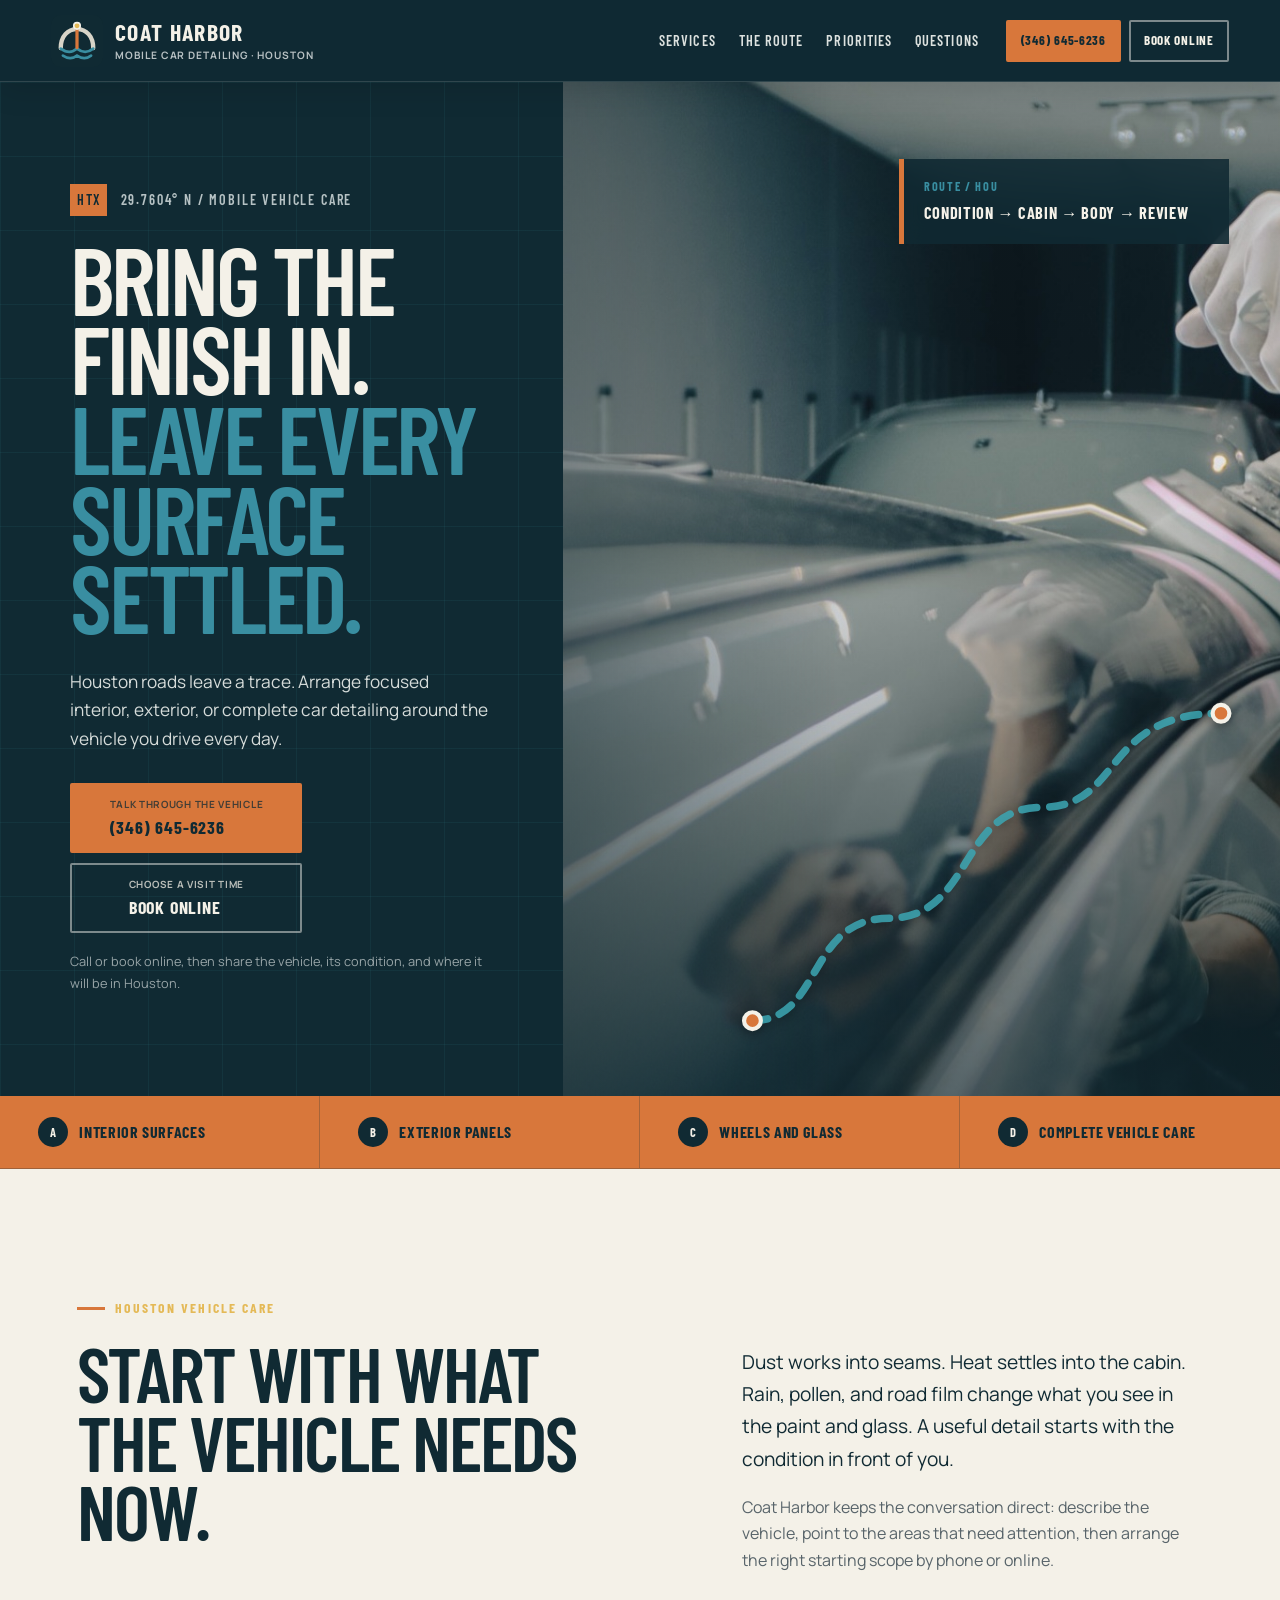
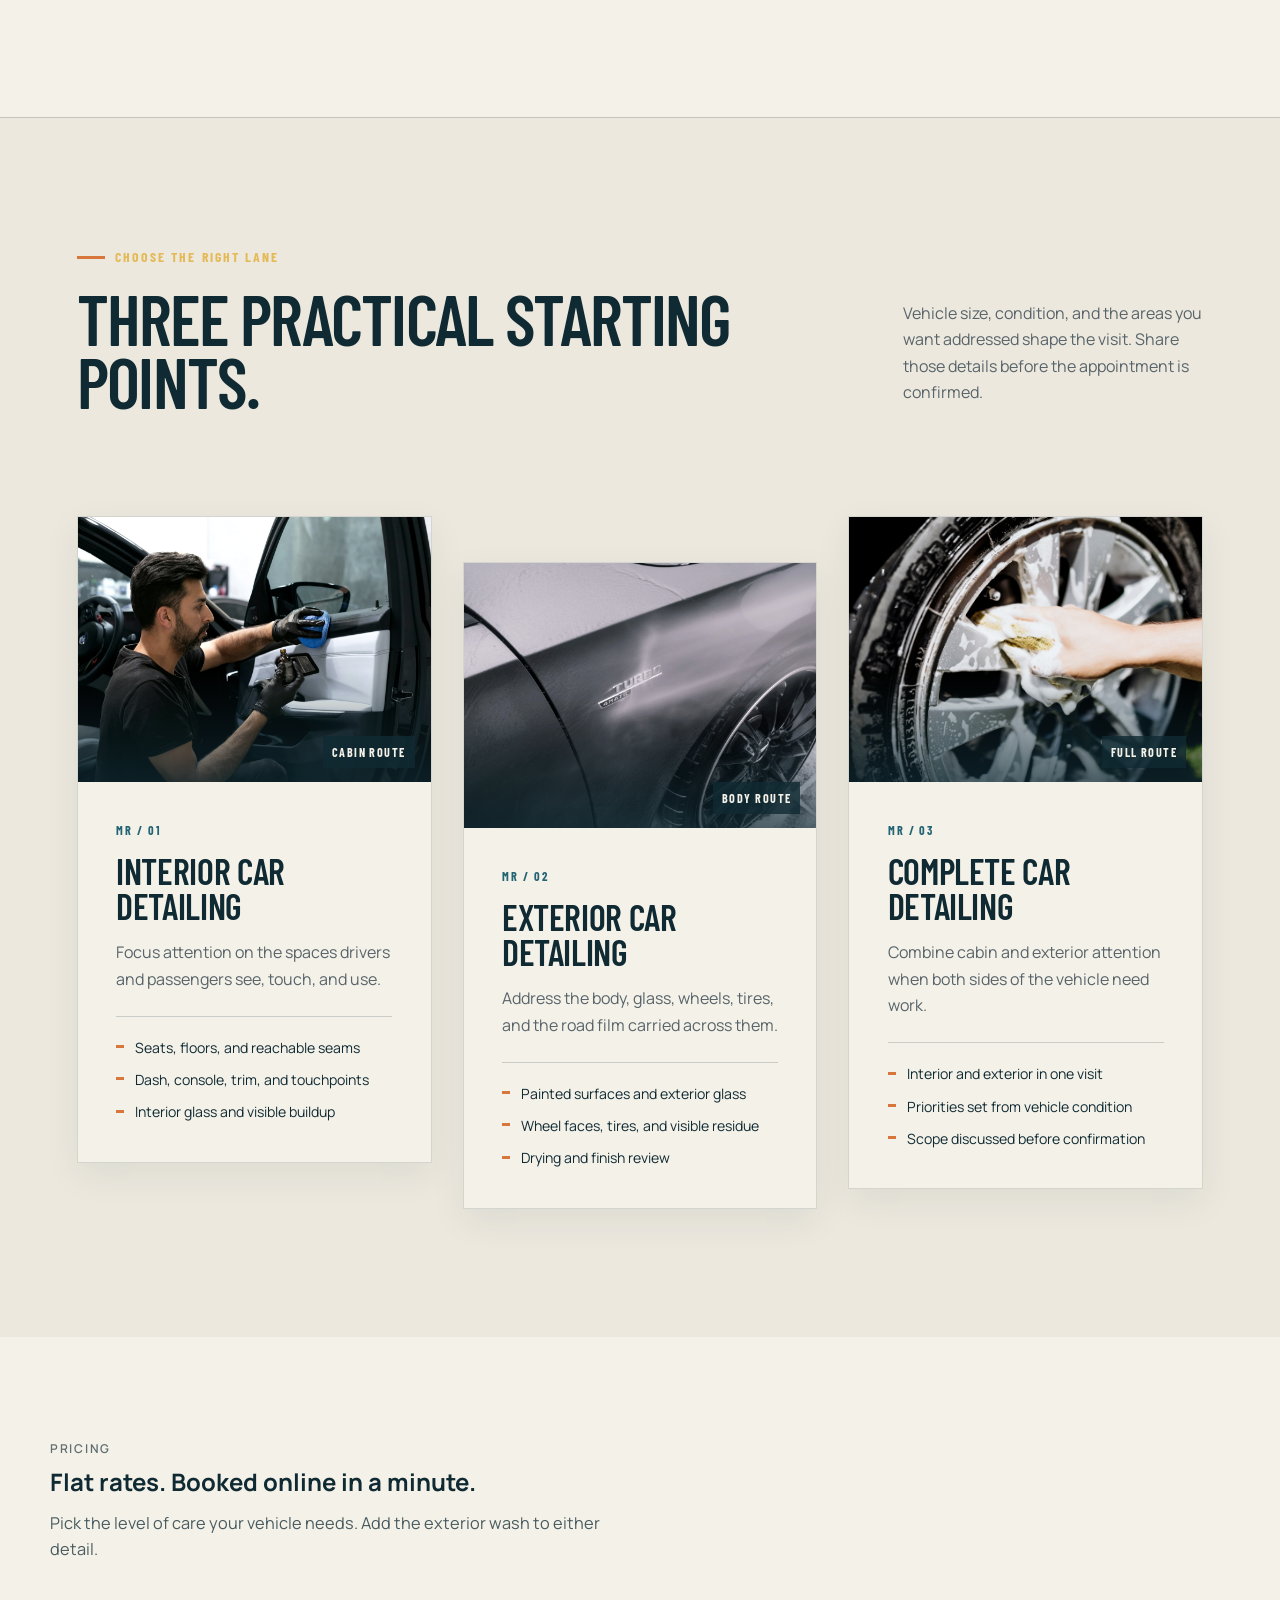
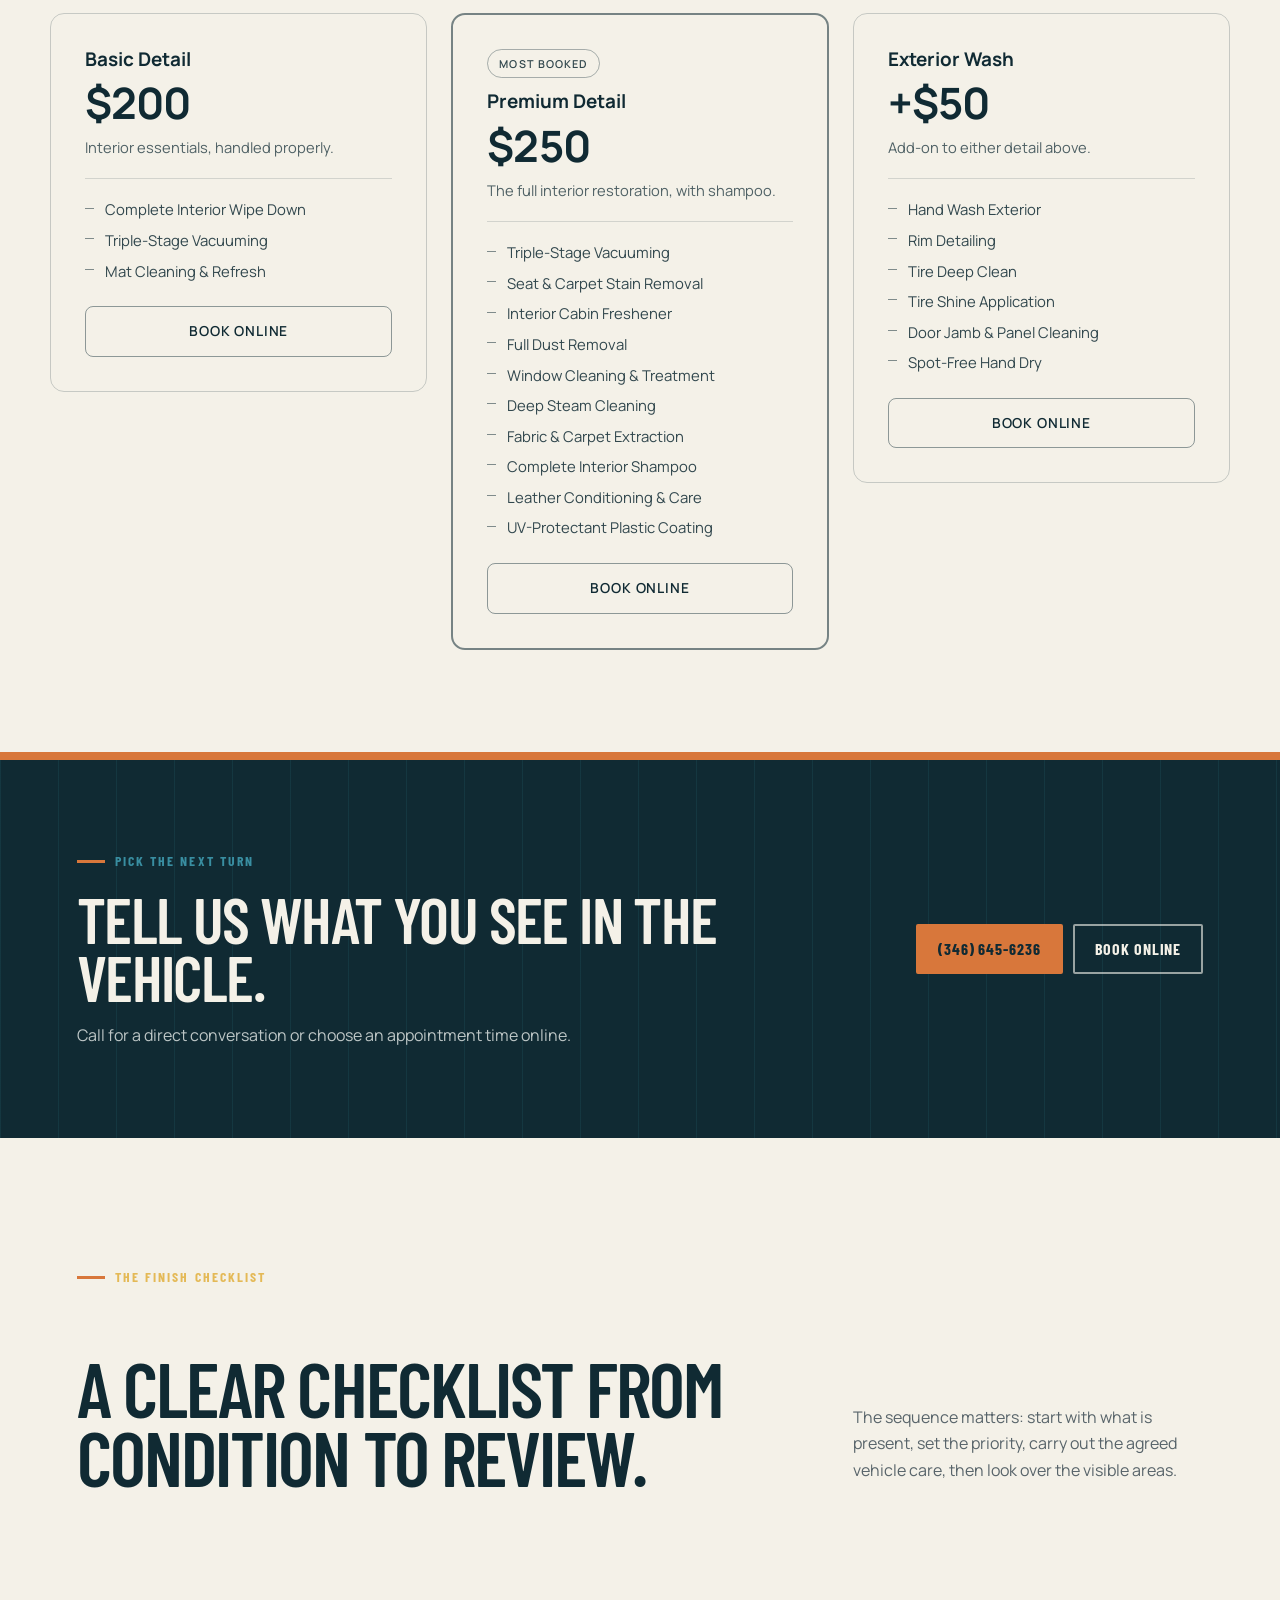
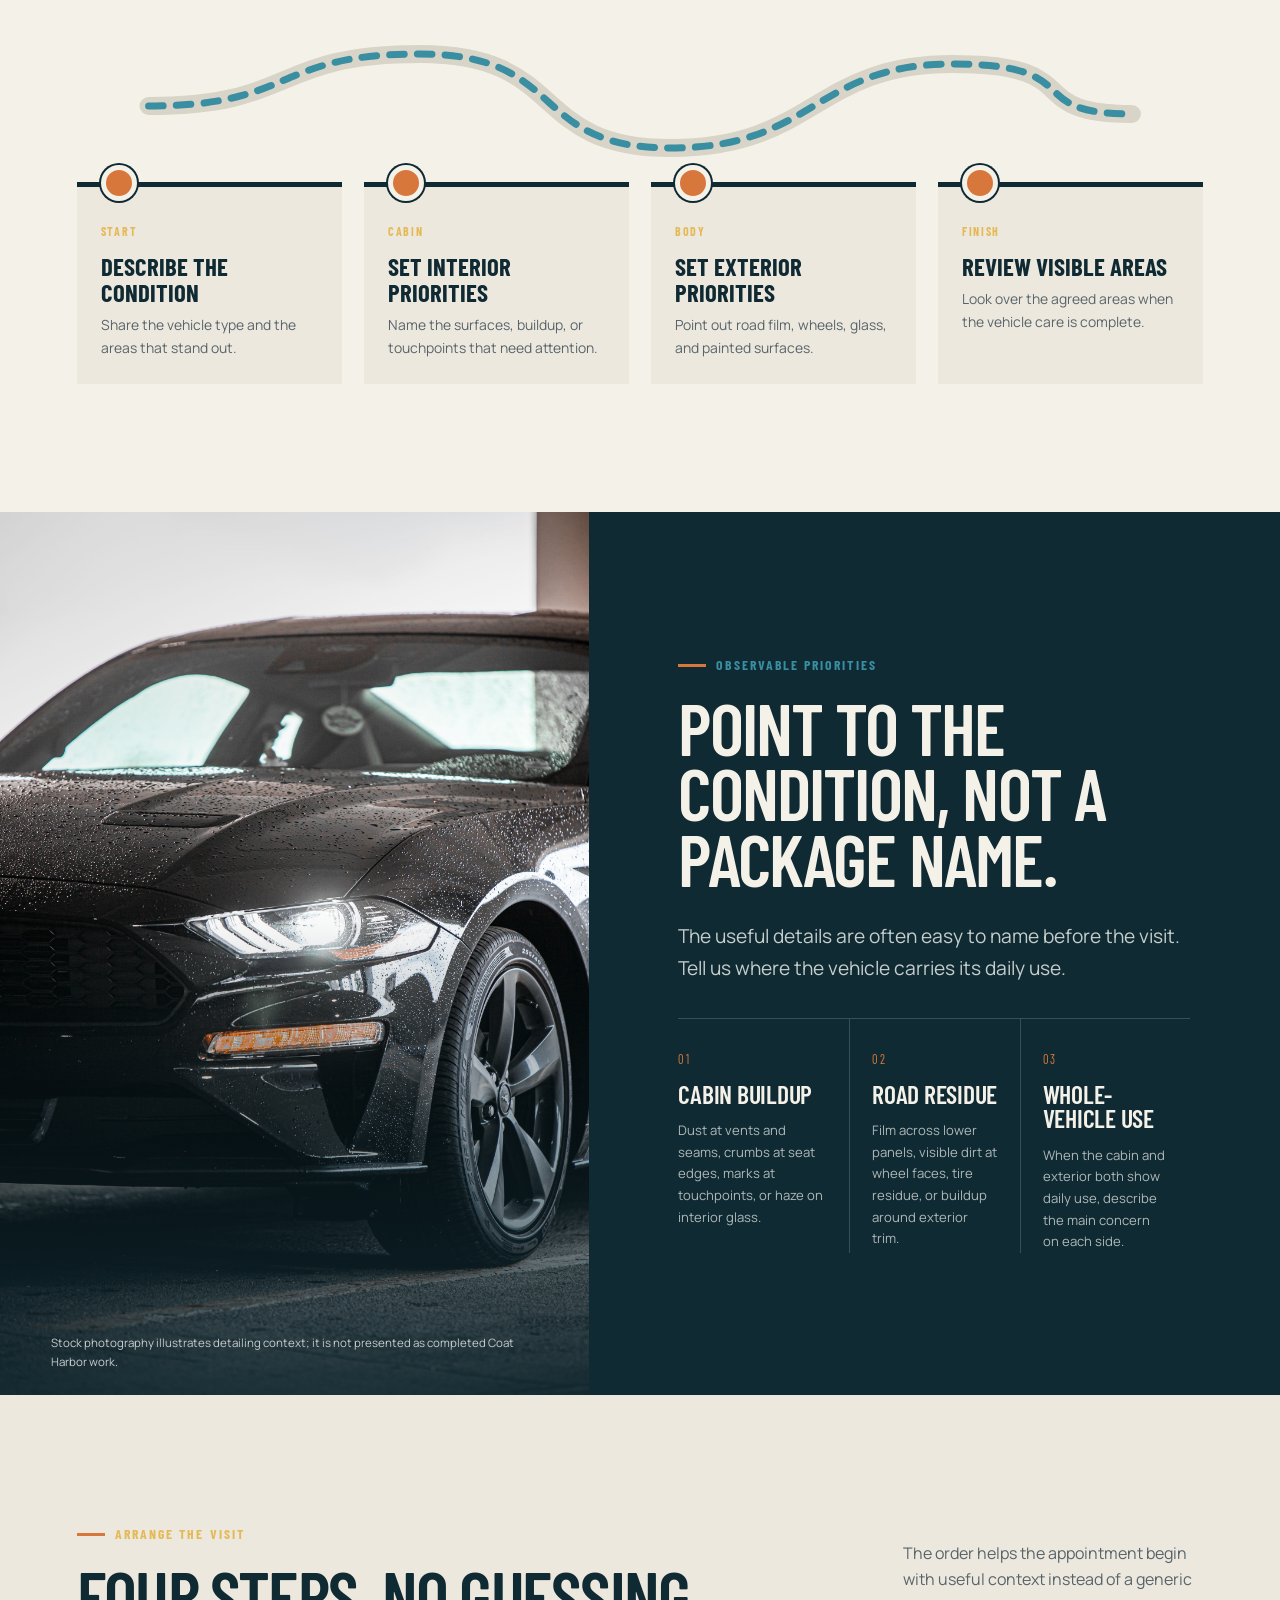
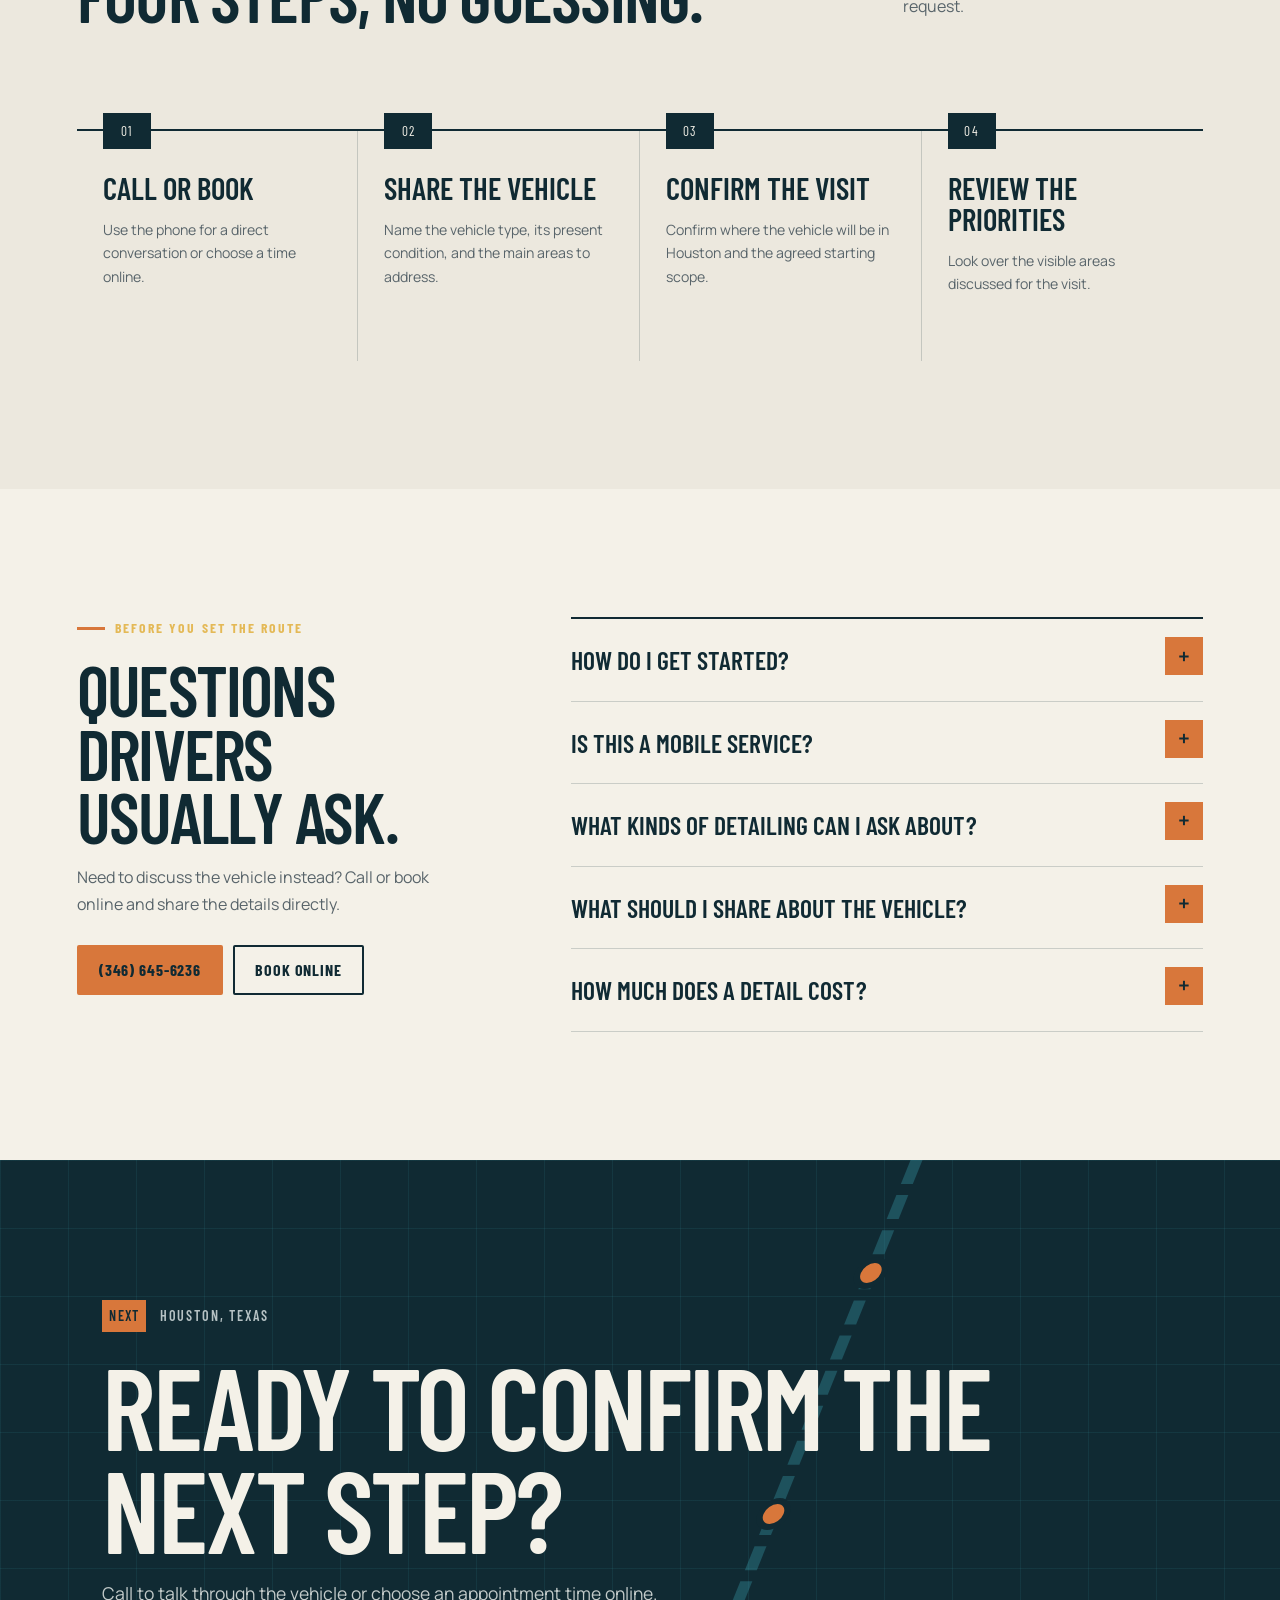
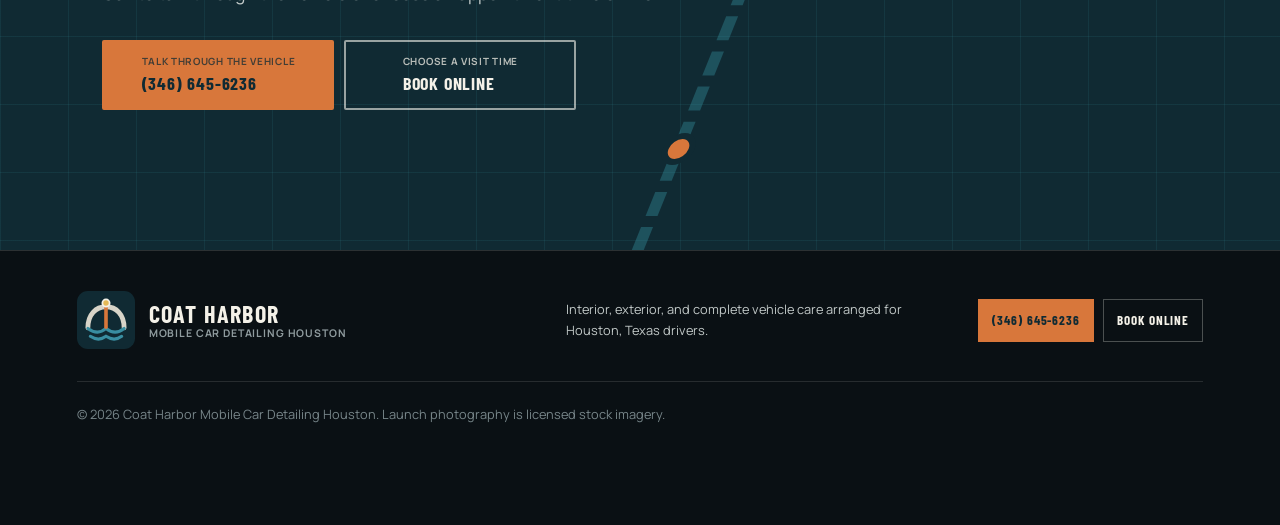
==== commit 8beedd1a: "feat: replace pricing with the standard rate grid Basic Detail $200, Premium Detail $250 including s" ====
--- a/index.html
+++ b/index.html
@@ -42,31 +42,63 @@
           "itemOffered": {
             "@type": "Service",
             "name": "Interior car detailing"
-          },
-          "price": "200",
-          "priceCurrency": "USD"
+          }
         },
         {
           "@type": "Offer",
           "itemOffered": {
             "@type": "Service",
             "name": "Exterior car detailing"
-          },
-          "price": "250",
-          "priceCurrency": "USD"
+          }
         },
         {
           "@type": "Offer",
           "itemOffered": {
             "@type": "Service",
             "name": "Complete car detailing"
-          },
-          "price": "250",
-          "priceCurrency": "USD"
+          }
         }
       ]
     },
-    "priceRange": "$200-$250"
+    "priceRange": "$200-$250",
+    "makesOffer": [
+      {
+        "@type": "Offer",
+        "name": "Basic Detail",
+        "price": "200",
+        "priceCurrency": "USD",
+        "availability": "https://schema.org/InStock",
+        "itemOffered": {
+          "@type": "Service",
+          "name": "Basic Detail",
+          "description": "Interior essentials: complete interior wipe down, triple-stage vacuuming, and mat cleaning and refresh."
+        }
+      },
+      {
+        "@type": "Offer",
+        "name": "Premium Detail",
+        "price": "250",
+        "priceCurrency": "USD",
+        "availability": "https://schema.org/InStock",
+        "itemOffered": {
+          "@type": "Service",
+          "name": "Premium Detail",
+          "description": "The full interior restoration, including complete interior shampoo, deep steam cleaning, fabric and carpet extraction, and leather conditioning."
+        }
+      },
+      {
+        "@type": "Offer",
+        "name": "Exterior Wash",
+        "price": "50",
+        "priceCurrency": "USD",
+        "availability": "https://schema.org/InStock",
+        "itemOffered": {
+          "@type": "Service",
+          "name": "Exterior Wash",
+          "description": "Add-on exterior wash: hand wash, rim detailing, tire deep clean and shine, door jamb cleaning, and spot-free hand dry."
+        }
+      }
+    ]
   }
   </script>
 </head>
@@ -168,7 +200,6 @@
           <div class="service-content">
             <p class="service-code">MR / 01</p>
             <h3>Interior car detailing</h3>
-            <p class="service-price">$200</p>
             <p>Focus attention on the spaces drivers and passengers see, touch, and use.</p>
             <ul>
               <li>Seats, floors, and reachable seams</li>
@@ -186,7 +217,6 @@
           <div class="service-content">
             <p class="service-code">MR / 02</p>
             <h3>Exterior car detailing</h3>
-            <p class="service-price">$250<span>Includes shampoo</span></p>
             <p>Address the body, glass, wheels, tires, and the road film carried across them.</p>
             <ul>
               <li>Painted surfaces and exterior glass</li>
@@ -204,7 +234,6 @@
           <div class="service-content">
             <p class="service-code">MR / 03</p>
             <h3>Complete car detailing</h3>
-            <p class="service-price">$250</p>
             <p>Combine cabin and exterior attention when both sides of the vehicle need work.</p>
             <ul>
               <li>Interior and exterior in one visit</li>
@@ -215,6 +244,64 @@
         </article>
       </div>
     </section>
+
+    <section class="rates" id="pricing" aria-labelledby="pricing-title">
+      <div class="rates-shell">
+        <div class="rates-head">
+          <p class="rates-eyebrow">Pricing</p>
+          <h2 id="pricing-title">Flat rates. Booked online in a minute.</h2>
+          <p class="rates-intro">Pick the level of care your vehicle needs. Add the exterior wash to either detail.</p>
+        </div>
+
+        <div class="rate-grid">
+          <article class="rate-card">
+            <h3>Basic Detail</h3>
+            <p class="rate-figure">$200</p>
+            <p class="rate-note">Interior essentials, handled properly.</p>
+            <ul class="rate-list">
+              <li>Complete Interior Wipe Down</li>
+              <li>Triple-Stage Vacuuming</li>
+              <li>Mat Cleaning &amp; Refresh</li>
+            </ul>
+            <a class="rate-cta" href="https://cal.com/sumitdatta/auto-detail-service" target="_blank" rel="noopener">Book Online</a>
+          </article>
+          <article class="rate-card rate-card-featured">
+            <span class="rate-badge">Most booked</span>
+            <h3>Premium Detail</h3>
+            <p class="rate-figure">$250</p>
+            <p class="rate-note">The full interior restoration, with shampoo.</p>
+            <ul class="rate-list">
+              <li>Triple-Stage Vacuuming</li>
+              <li>Seat &amp; Carpet Stain Removal</li>
+              <li>Interior Cabin Freshener</li>
+              <li>Full Dust Removal</li>
+              <li>Window Cleaning &amp; Treatment</li>
+              <li>Deep Steam Cleaning</li>
+              <li>Fabric &amp; Carpet Extraction</li>
+              <li>Complete Interior Shampoo</li>
+              <li>Leather Conditioning &amp; Care</li>
+              <li>UV-Protectant Plastic Coating</li>
+            </ul>
+            <a class="rate-cta" href="https://cal.com/sumitdatta/auto-detail-service" target="_blank" rel="noopener">Book Online</a>
+          </article>
+          <article class="rate-card">
+            <h3>Exterior Wash</h3>
+            <p class="rate-figure">+$50</p>
+            <p class="rate-note">Add-on to either detail above.</p>
+            <ul class="rate-list">
+              <li>Hand Wash Exterior</li>
+              <li>Rim Detailing</li>
+              <li>Tire Deep Clean</li>
+              <li>Tire Shine Application</li>
+              <li>Door Jamb &amp; Panel Cleaning</li>
+              <li>Spot-Free Hand Dry</li>
+            </ul>
+            <a class="rate-cta" href="https://cal.com/sumitdatta/auto-detail-service" target="_blank" rel="noopener">Book Online</a>
+          </article>
+        </div>
+      </div>
+    </section>
+
 
     <section class="route-callout" aria-label="Contact Coat Harbor">
       <div>
@@ -339,7 +426,7 @@
         </details>
         <details>
           <summary>How much does a detail cost?</summary>
-          <p>Interior car detailing starts at $200. Exterior car detailing is $250 and includes shampoo. Complete car detailing is $250. Vehicle size and condition can affect the final scope, so confirm the details when you call or book.</p>
+          <p>The Basic Detail is $200 and covers interior essentials. The Premium Detail is $250 and includes a complete interior shampoo. An Exterior Wash can be added to either for $50. Vehicle size and condition can affect the final scope, so confirm the details when you call or book.</p>
         </details>
       </div>
     </section>
--- a/styles.css
+++ b/styles.css
@@ -1668,20 +1668,147 @@
   }
 }
 
-.service-price {
-  margin-top: 0.9rem;
-  font-size: 1.35rem;
+/* Pricing section — self-contained, inherits each site's own colors and type. */
+.rates {
+  padding: clamp(56px, 8vw, 104px) clamp(20px, 5vw, 48px);
+}
+
+.rates-shell {
+  width: min(1180px, 100%);
+  margin-inline: auto;
+}
+
+.rates-head {
+  max-width: 60ch;
+  margin-bottom: clamp(30px, 4vw, 50px);
+}
+
+.rates-eyebrow {
+  margin: 0 0 10px;
+  font-size: 0.76rem;
+  font-weight: 600;
+  letter-spacing: 0.14em;
+  text-transform: uppercase;
+  opacity: 0.65;
+}
+
+.rates-head h2 {
+  margin: 0 0 14px;
+  line-height: 1.12;
+}
+
+.rates-intro {
+  margin: 0;
+  font-size: 1.02rem;
+  line-height: 1.6;
+  opacity: 0.75;
+}
+
+.rate-grid {
+  display: grid;
+  gap: clamp(16px, 2vw, 24px);
+  grid-template-columns: repeat(auto-fit, minmax(260px, 1fr));
+  align-items: start;
+}
+
+.rate-card {
+  position: relative;
+  display: flex;
+  flex-direction: column;
+  padding: clamp(24px, 3vw, 34px);
+  border: 1px solid color-mix(in srgb, currentColor 20%, transparent);
+  border-radius: 14px;
+}
+
+.rate-card-featured {
+  border-width: 2px;
+  border-color: color-mix(in srgb, currentColor 55%, transparent);
+}
+
+.rate-badge {
+  align-self: flex-start;
+  margin-bottom: 12px;
+  padding: 5px 11px;
+  border: 1px solid color-mix(in srgb, currentColor 40%, transparent);
+  border-radius: 999px;
+  font-size: 0.68rem;
+  font-weight: 600;
+  letter-spacing: 0.1em;
+  text-transform: uppercase;
+  opacity: 0.85;
+}
+
+.rate-card h3 {
+  margin: 0;
+  font-size: 1.18rem;
+  line-height: 1.25;
+}
+
+.rate-figure {
+  margin: 10px 0 0;
+  font-size: clamp(2.1rem, 4vw, 2.7rem);
   font-weight: 700;
-  letter-spacing: -0.01em;
-  line-height: 1.2;
-}
-
-.service-price span {
-  display: block;
-  margin-top: 0.2rem;
-  font-size: 0.78rem;
-  font-weight: 500;
+  letter-spacing: -0.02em;
+  line-height: 1;
+}
+
+.rate-note {
+  margin: 12px 0 0;
+  font-size: 0.92rem;
+  line-height: 1.5;
+  opacity: 0.72;
+}
+
+.rate-list {
+  margin: 20px 0 0;
+  padding: 20px 0 0;
+  border-top: 1px solid color-mix(in srgb, currentColor 15%, transparent);
+  list-style: none;
+  display: grid;
+  gap: 9px;
+}
+
+.rate-list li {
+  position: relative;
+  padding-left: 20px;
+  font-size: 0.93rem;
+  line-height: 1.45;
+  opacity: 0.85;
+}
+
+.rate-list li::before {
+  content: "";
+  position: absolute;
+  left: 0;
+  top: 0.55em;
+  width: 9px;
+  height: 1px;
+  background: currentColor;
+  opacity: 0.6;
+}
+
+.rate-cta {
+  margin-top: 24px;
+  padding: 13px 20px;
+  border: 1px solid color-mix(in srgb, currentColor 45%, transparent);
+  border-radius: 8px;
+  font-size: 0.86rem;
+  font-weight: 600;
   letter-spacing: 0.06em;
   text-transform: uppercase;
-  opacity: 0.72;
-}
+  text-align: center;
+  text-decoration: none;
+  color: inherit;
+  transition: opacity 0.18s ease;
+}
+
+.rate-cta:hover,
+.rate-cta:focus-visible {
+  opacity: 0.7;
+}
+
+@media (max-width: 640px) {
+  .rate-grid {
+    grid-template-columns: 1fr;
+  }
+}
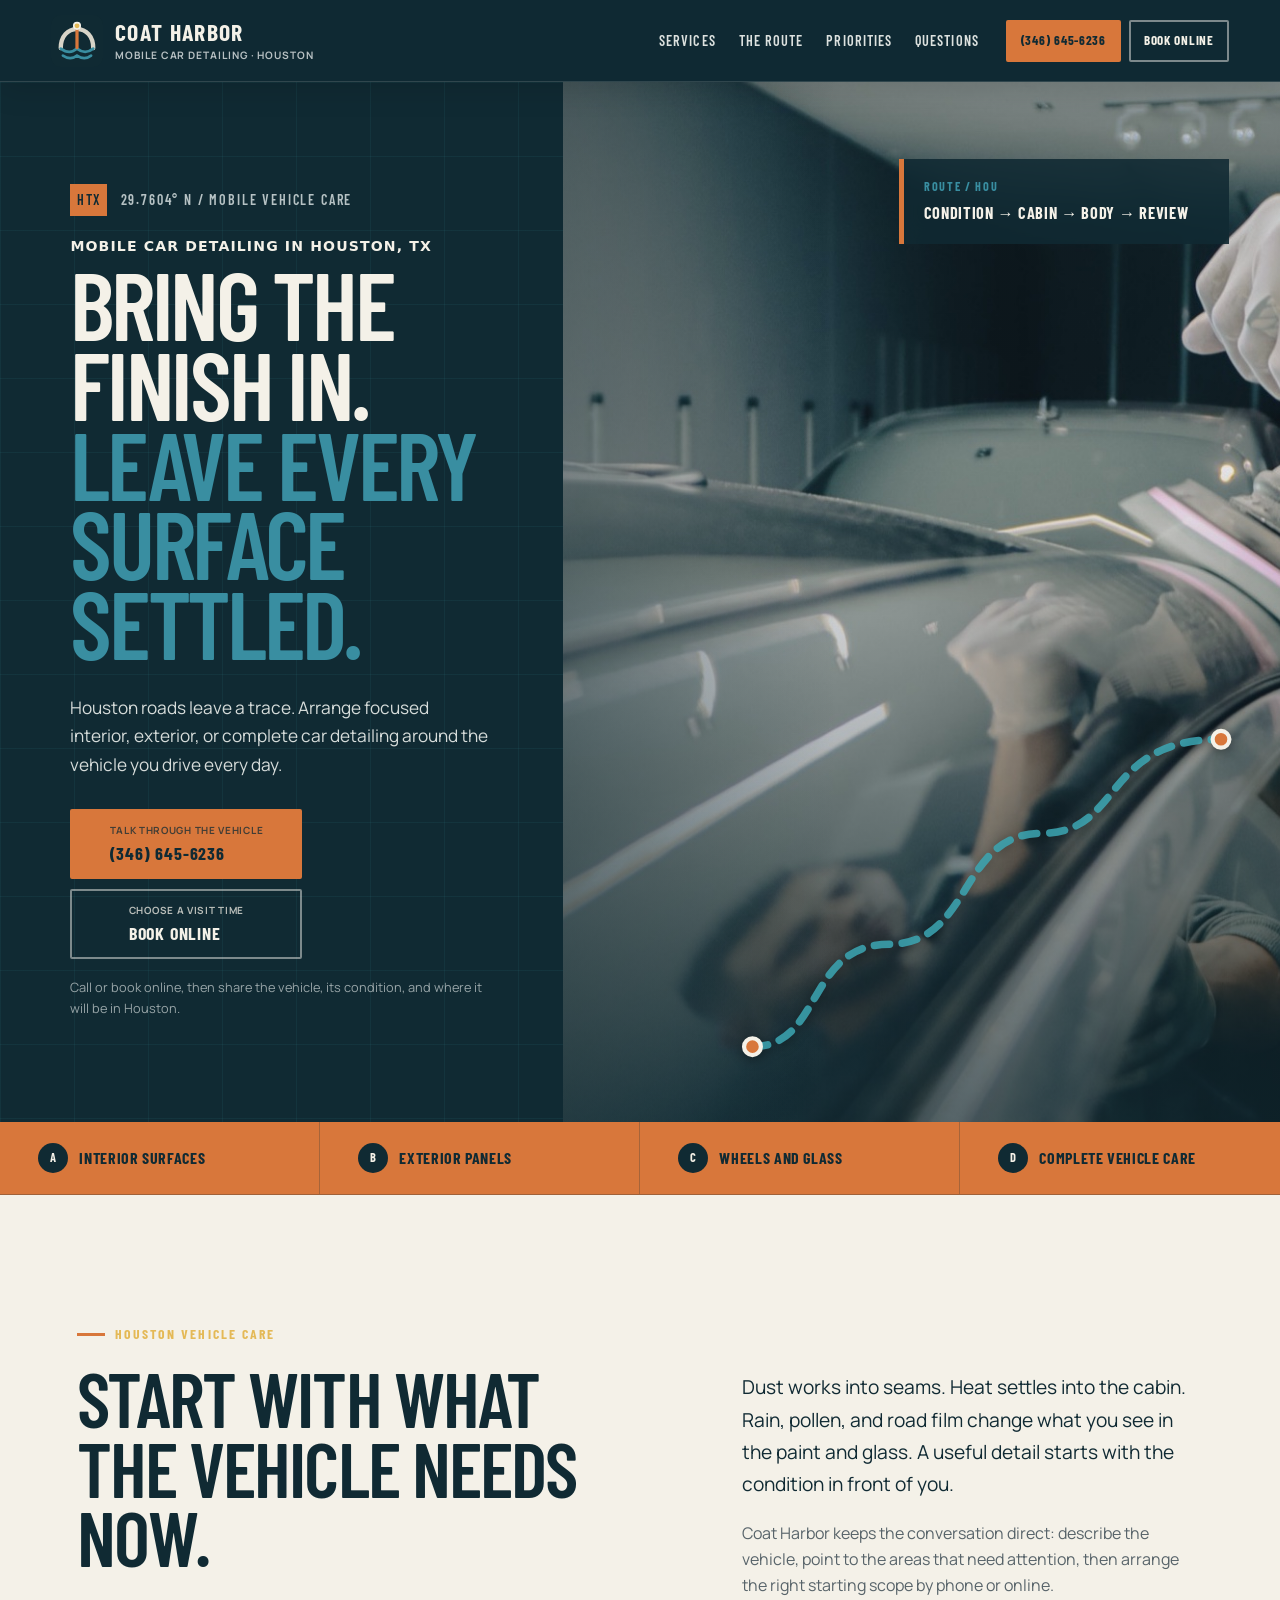
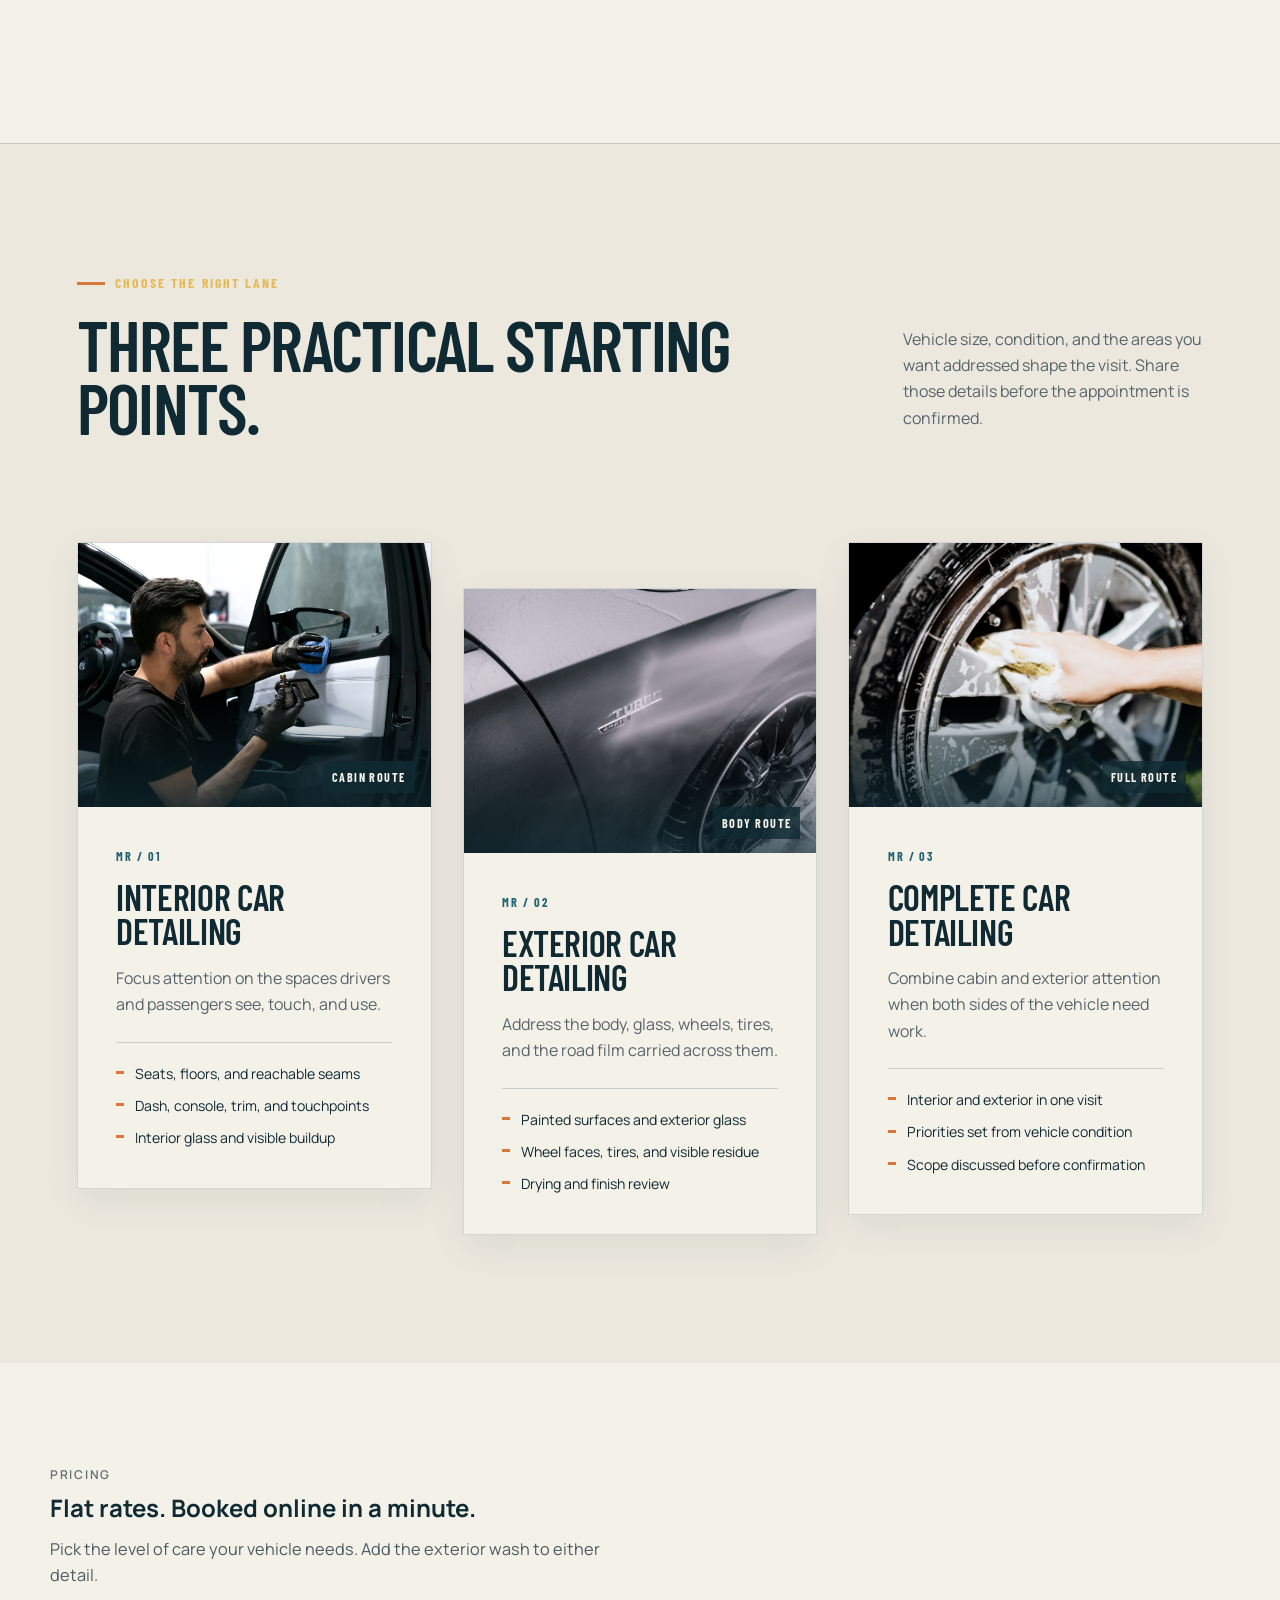
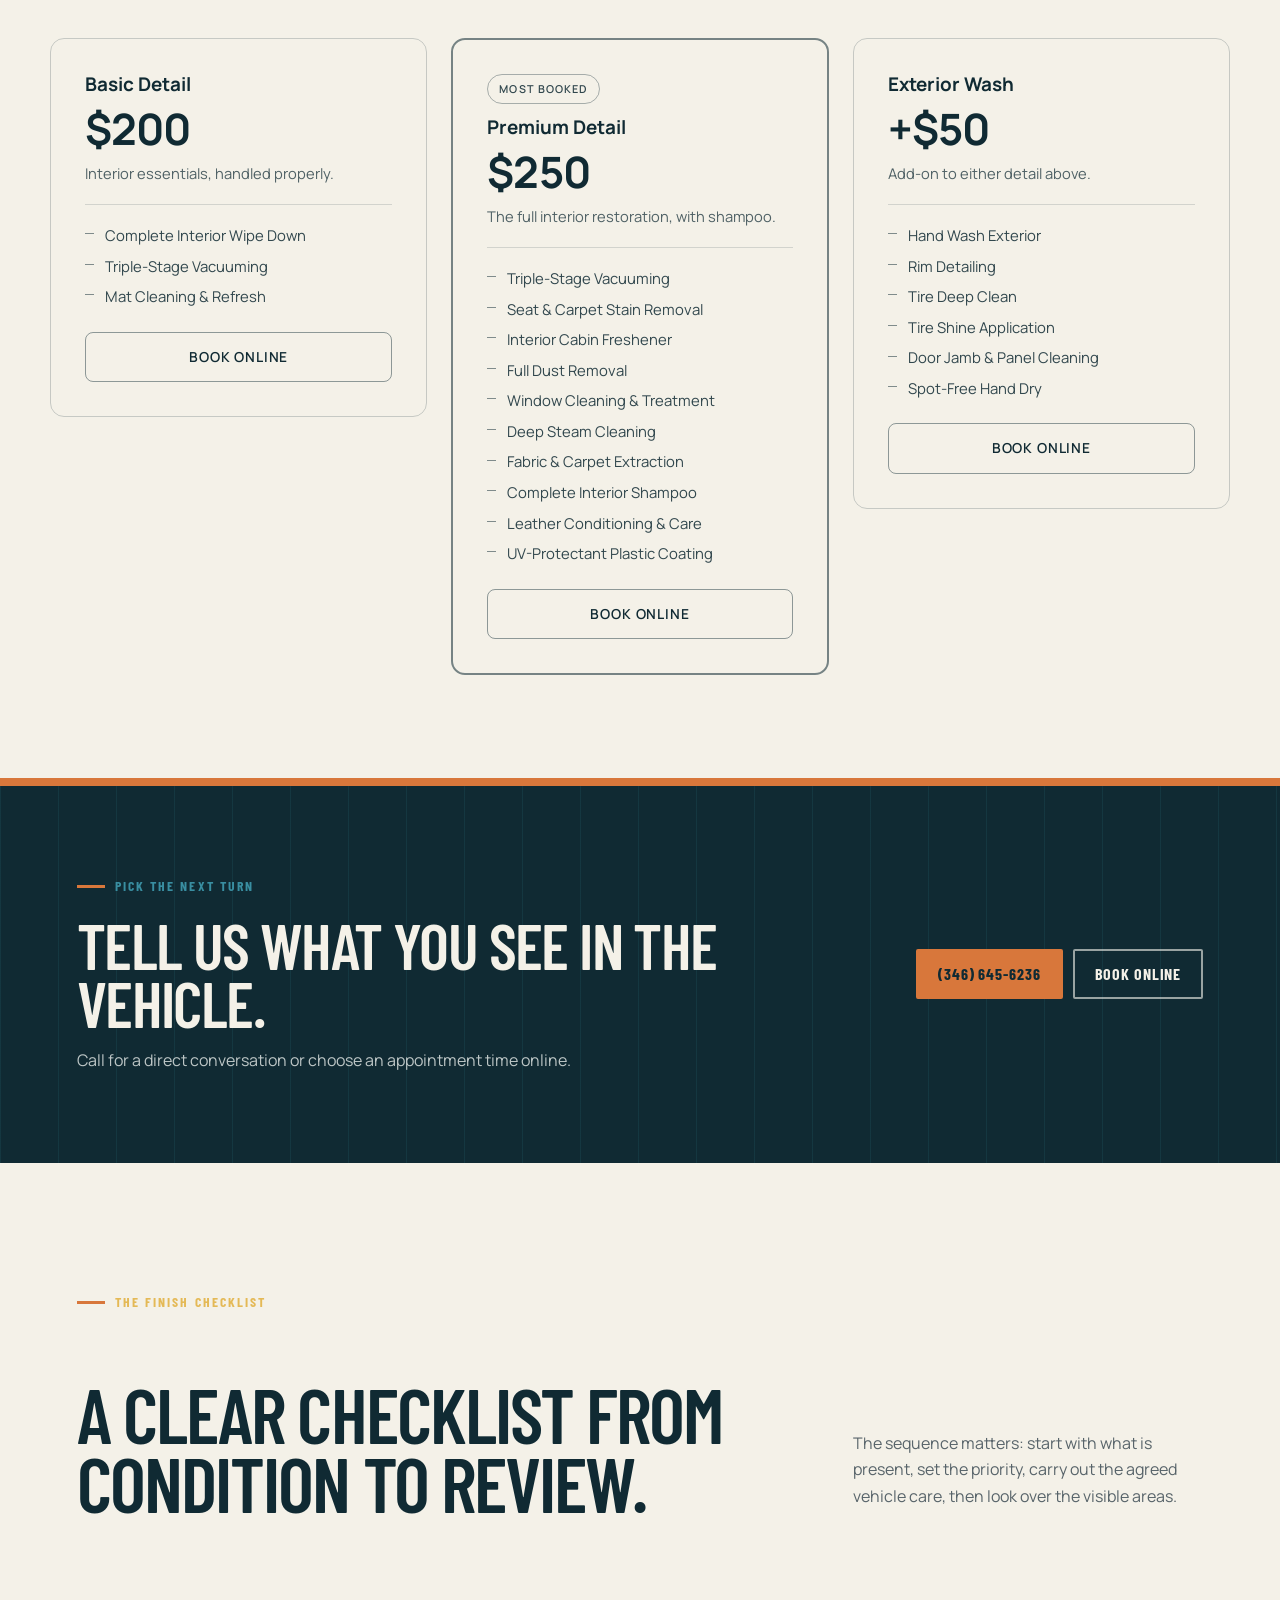
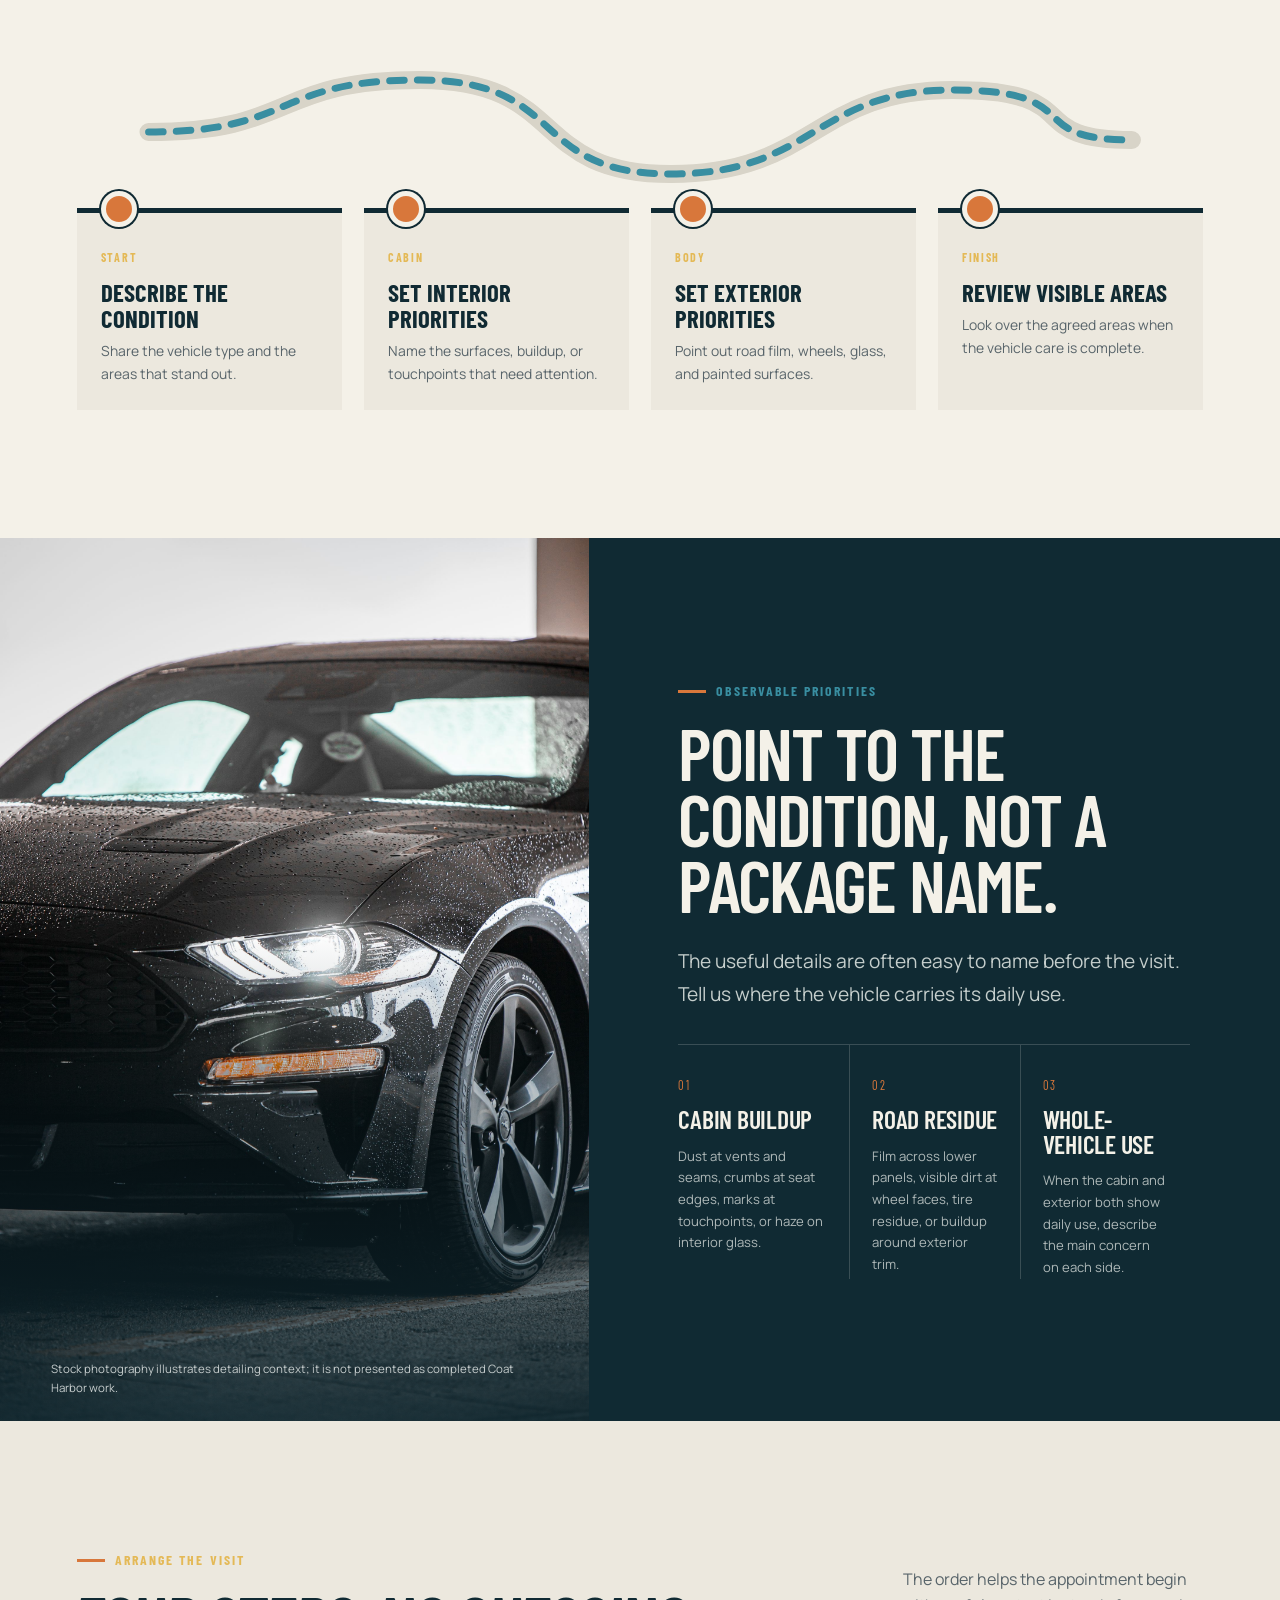
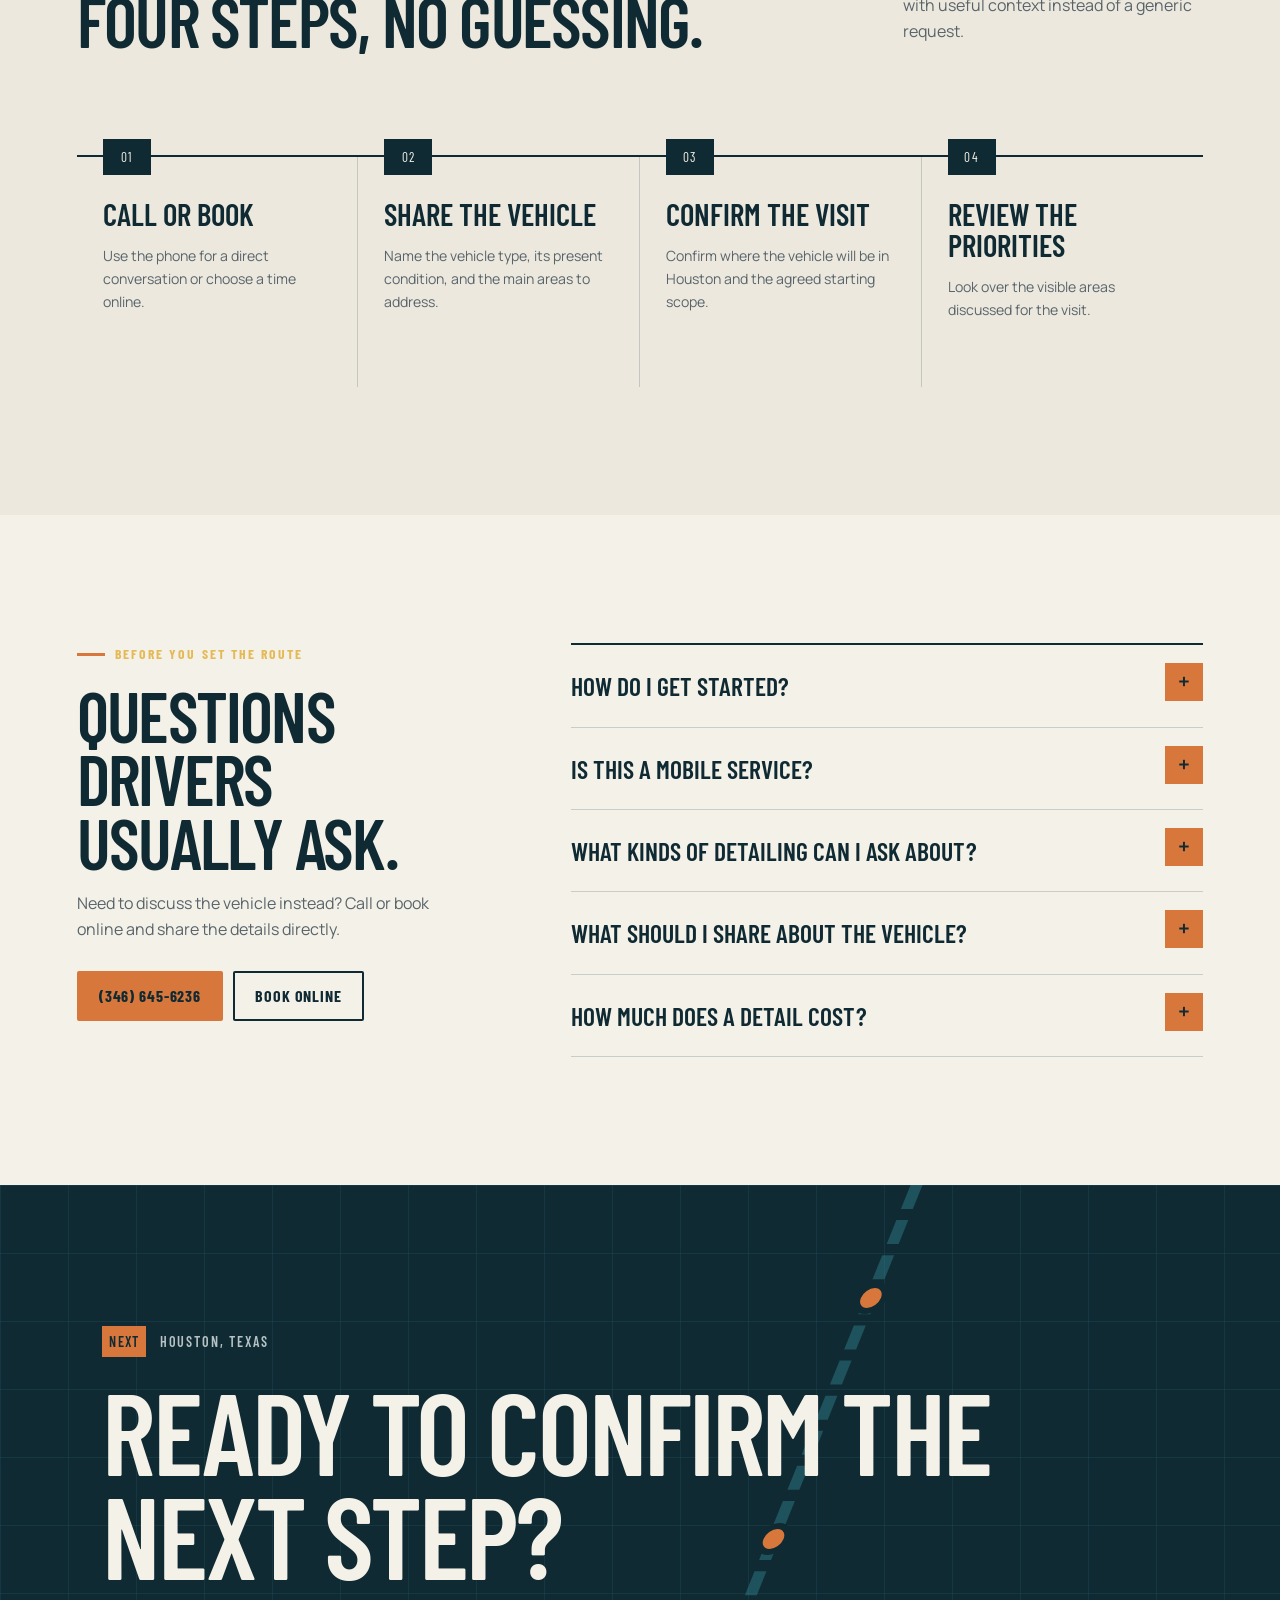
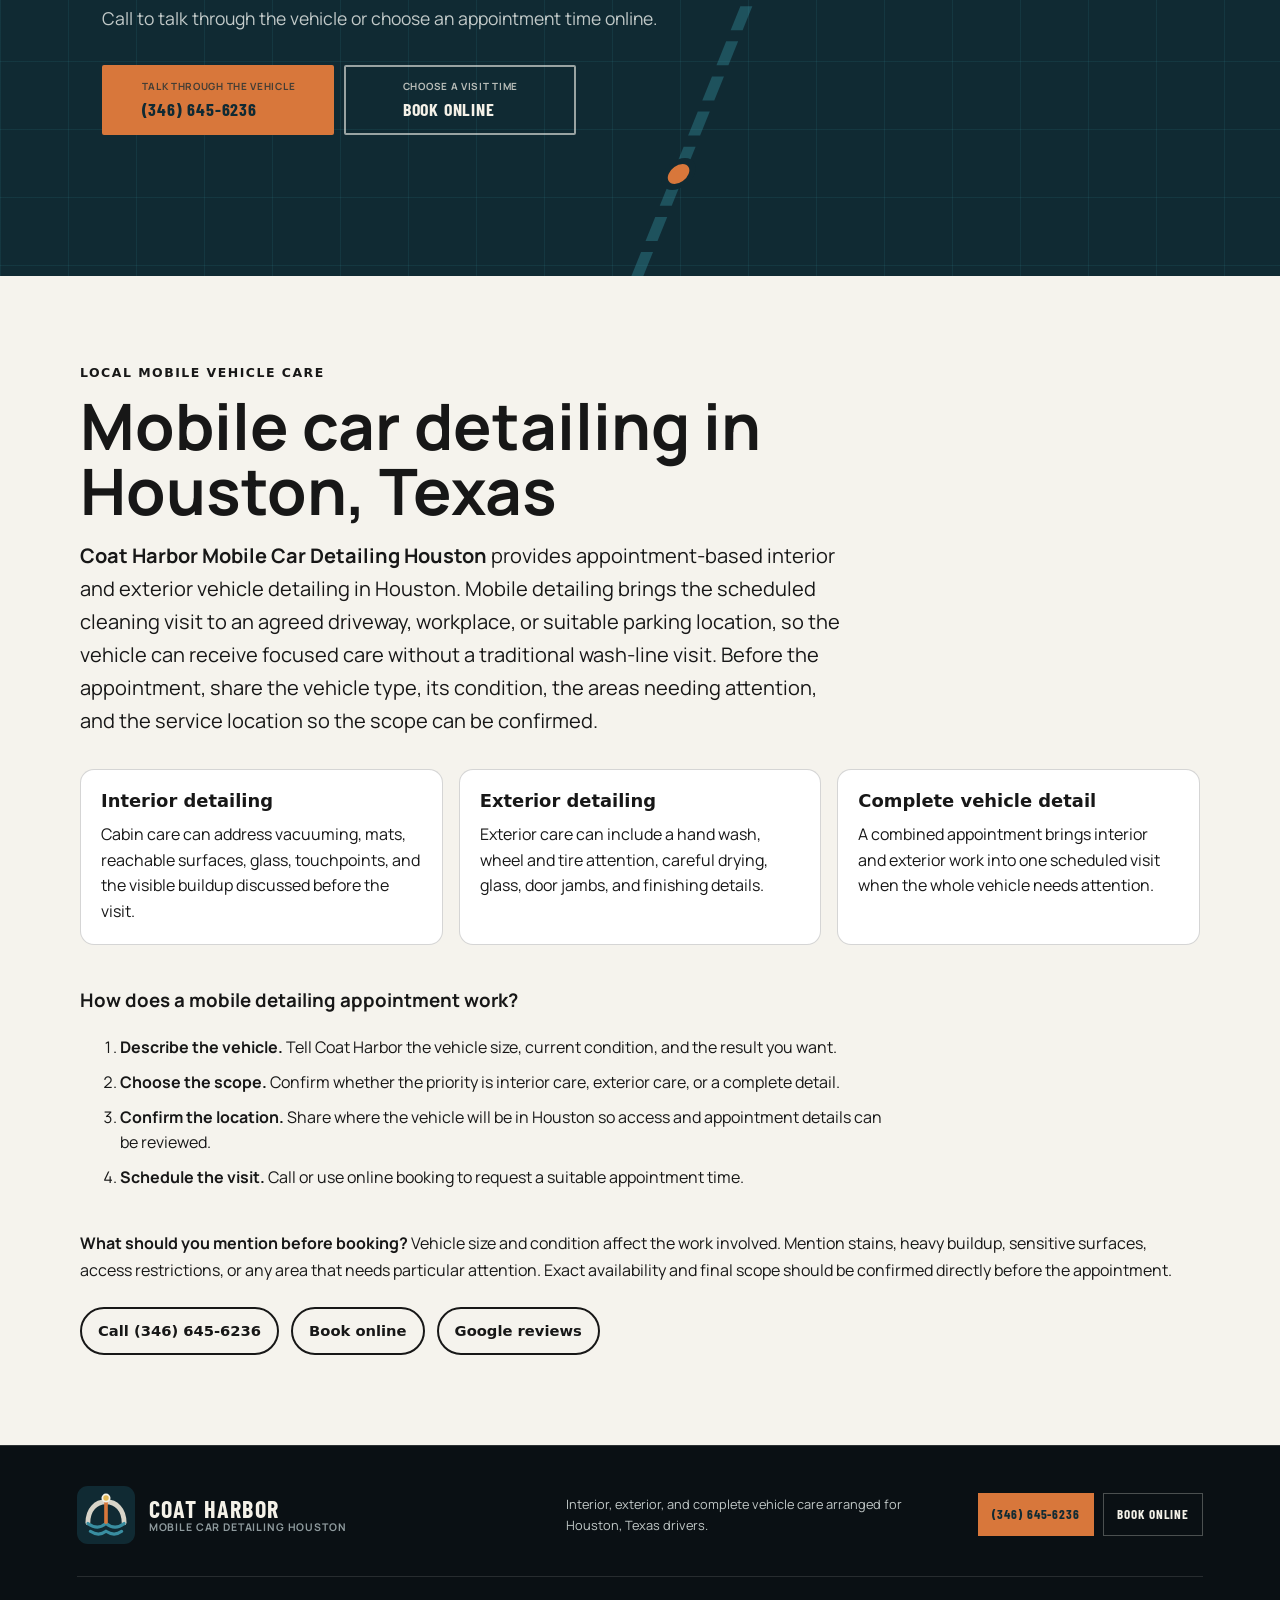
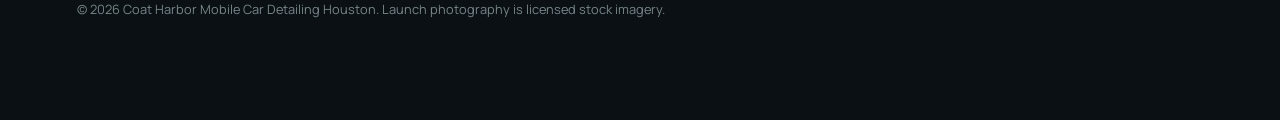
==== commit ff9402ef: "Improve local SEO and AI search visibility" ====
--- a/index.html
+++ b/index.html
@@ -3,14 +3,8 @@
 <head>
   <meta charset="utf-8">
   <meta name="viewport" content="width=device-width, initial-scale=1">
-  <title>Coat Harbor Mobile Car Detailing Houston, TX</title>
-  <meta name="description" content="Mobile car detailing in Houston, Texas for interior, exterior, and complete vehicle care. Call Coat Harbor or book an appointment online.">
+  <title>Mobile Car Detailing in Houston, TX | Coat Harbor</title>
   <meta name="theme-color" content="#102332">
-  <meta property="og:title" content="Coat Harbor Mobile Car Detailing Houston">
-  <meta property="og:description" content="Call or book mobile car detailing for interior, exterior, and complete vehicle care in Houston, Texas.">
-  <meta property="og:type" content="website">
-  <meta property="og:url" content="https://coatharbor.shop/">
-  <meta property="og:image" content="https://coatharbor.shop/assets/hero-route.jpg">
   <link rel="canonical" href="https://coatharbor.shop/">
   <link rel="icon" href="/assets/favicon.svg" type="image/svg+xml">
   <link rel="preconnect" href="https://fonts.googleapis.com">
@@ -19,87 +13,180 @@
   <link rel="preload" href="/assets/hero-route.jpg" as="image">
   <link rel="stylesheet" href="/styles.css">
   <script type="application/ld+json">
-  {
-    "@context": "https://schema.org",
-    "@type": "LocalBusiness",
-    "name": "Coat Harbor Mobile Car Detailing Houston",
-    "url": "https://coatharbor.shop/",
-    "description": "Mobile car detailing in Houston, Texas with interior, exterior, and complete vehicle care appointments.",
-    "areaServed": {
-      "@type": "City",
-      "name": "Houston",
-      "containedInPlace": {
-        "@type": "State",
-        "name": "Texas"
-      }
-    },
-    "hasOfferCatalog": {
-      "@type": "OfferCatalog",
-      "name": "Car detailing services",
-      "itemListElement": [
-        {
-          "@type": "Offer",
-          "itemOffered": {
-            "@type": "Service",
-            "name": "Interior car detailing"
-          }
-        },
-        {
-          "@type": "Offer",
-          "itemOffered": {
-            "@type": "Service",
-            "name": "Exterior car detailing"
-          }
-        },
-        {
-          "@type": "Offer",
-          "itemOffered": {
-            "@type": "Service",
-            "name": "Complete car detailing"
-          }
-        }
-      ]
-    },
-    "priceRange": "$200-$250",
-    "makesOffer": [
+{
+  "@context": "https://schema.org",
+  "@type": "AutomotiveBusiness",
+  "name": "Coat Harbor Mobile Car Detailing Houston",
+  "url": "https://coatharbor.shop/",
+  "telephone": "+1 346-645-6236",
+  "address": {
+    "@type": "PostalAddress",
+    "streetAddress": "1150 Eldridge Pkwy S",
+    "addressLocality": "Houston",
+    "addressRegion": "TX",
+    "postalCode": "77077",
+    "addressCountry": "US"
+  },
+  "description": "Mobile car detailing in Houston, Texas with interior, exterior, and complete vehicle care appointments.",
+  "areaServed": {
+    "@type": "City",
+    "name": "Houston",
+    "containedInPlace": {
+      "@type": "State",
+      "name": "Texas"
+    }
+  },
+  "hasOfferCatalog": {
+    "@type": "OfferCatalog",
+    "name": "Car detailing services",
+    "itemListElement": [
       {
         "@type": "Offer",
-        "name": "Basic Detail",
-        "price": "200",
-        "priceCurrency": "USD",
-        "availability": "https://schema.org/InStock",
         "itemOffered": {
           "@type": "Service",
-          "name": "Basic Detail",
-          "description": "Interior essentials: complete interior wipe down, triple-stage vacuuming, and mat cleaning and refresh."
+          "name": "Interior car detailing"
         }
       },
       {
         "@type": "Offer",
-        "name": "Premium Detail",
-        "price": "250",
-        "priceCurrency": "USD",
-        "availability": "https://schema.org/InStock",
         "itemOffered": {
           "@type": "Service",
-          "name": "Premium Detail",
-          "description": "The full interior restoration, including complete interior shampoo, deep steam cleaning, fabric and carpet extraction, and leather conditioning."
+          "name": "Exterior car detailing"
         }
       },
       {
         "@type": "Offer",
-        "name": "Exterior Wash",
-        "price": "50",
-        "priceCurrency": "USD",
-        "availability": "https://schema.org/InStock",
         "itemOffered": {
           "@type": "Service",
-          "name": "Exterior Wash",
-          "description": "Add-on exterior wash: hand wash, rim detailing, tire deep clean and shine, door jamb cleaning, and spot-free hand dry."
+          "name": "Complete car detailing"
         }
       }
     ]
+  },
+  "priceRange": "$200-$250",
+  "makesOffer": [
+    {
+      "@type": "Offer",
+      "name": "Basic Detail",
+      "price": "200",
+      "priceCurrency": "USD",
+      "availability": "https://schema.org/InStock",
+      "itemOffered": {
+        "@type": "Service",
+        "name": "Basic Detail",
+        "description": "Interior essentials: complete interior wipe down, triple-stage vacuuming, and mat cleaning and refresh."
+      }
+    },
+    {
+      "@type": "Offer",
+      "name": "Premium Detail",
+      "price": "250",
+      "priceCurrency": "USD",
+      "availability": "https://schema.org/InStock",
+      "itemOffered": {
+        "@type": "Service",
+        "name": "Premium Detail",
+        "description": "The full interior restoration, including complete interior shampoo, deep steam cleaning, fabric and carpet extraction, and leather conditioning."
+      }
+    },
+    {
+      "@type": "Offer",
+      "name": "Exterior Wash",
+      "price": "50",
+      "priceCurrency": "USD",
+      "availability": "https://schema.org/InStock",
+      "itemOffered": {
+        "@type": "Service",
+        "name": "Exterior Wash",
+        "description": "Add-on exterior wash: hand wash, rim detailing, tire deep clean and shine, door jamb cleaning, and spot-free hand dry."
+      }
+    }
+  ],
+  "@id": "https://coatharbor.shop/#business",
+  "geo": {
+    "@type": "GeoCoordinates",
+    "latitude": 29.7672,
+    "longitude": -95.6248907
+  },
+  "image": "https://coatharbor.shop/assets/hero-route.jpg",
+  "sameAs": [
+    "https://g.page/r/CVR5xFiy59eEEBM/review"
+  ],
+  "contactPoint": {
+    "@type": "ContactPoint",
+    "telephone": "+1 346-645-6236",
+    "contactType": "customer service",
+    "areaServed": "US-TX",
+    "availableLanguage": "English"
   }
+}
+    </script>
+<!-- SEO-GEO:START -->
+  <meta name="description" content="Mobile car detailing in Houston, TX from Coat Harbor, with interior cleaning, exterior hand washing, and complete details. Call or book online.">
+  <meta name="robots" content="index, follow, max-image-preview:large, max-snippet:-1, max-video-preview:-1">
+  <meta property="og:locale" content="en_US">
+  <meta property="og:type" content="website">
+  <meta property="og:site_name" content="Coat Harbor">
+  <meta property="og:title" content="Mobile Car Detailing in Houston, TX | Coat Harbor">
+  <meta property="og:description" content="Mobile car detailing in Houston, TX from Coat Harbor, with interior cleaning, exterior hand washing, and complete details. Call or book online.">
+  <meta property="og:url" content="https://coatharbor.shop/">
+  <meta property="og:image" content="https://coatharbor.shop/assets/hero-route.jpg">
+  <meta name="twitter:image" content="https://coatharbor.shop/assets/hero-route.jpg">
+  <meta name="twitter:card" content="summary_large_image">
+  <meta name="twitter:title" content="Mobile Car Detailing in Houston, TX | Coat Harbor">
+  <meta name="twitter:description" content="Mobile car detailing in Houston, TX from Coat Harbor, with interior cleaning, exterior hand washing, and complete details. Call or book online.">
+  <style id="seo-geo-styles">
+    .seo-local-intent { display:block; margin:0 0 .55rem; font:700 clamp(.78rem,1.1vw,.95rem)/1.2 system-ui,sans-serif; letter-spacing:.08em; text-transform:uppercase; }
+    .seo-geo-section { background:#f5f3ed; color:#171717; padding:clamp(3.5rem,7vw,6.5rem) clamp(1.25rem,5vw,5rem); }
+    .seo-geo-inner { width:min(1120px,100%); margin:0 auto; }
+    .seo-geo-kicker { margin:0 0 .75rem; font:700 .78rem/1.2 system-ui,sans-serif; letter-spacing:.12em; text-transform:uppercase; }
+    .seo-geo-section h2 { max-width:22ch; margin:0 0 1rem; color:inherit; font-size:clamp(2rem,5vw,4rem); line-height:1.02; }
+    .seo-geo-answer { max-width:760px; margin:0 0 2rem; font-size:clamp(1.05rem,2vw,1.25rem); line-height:1.65; }
+    .seo-geo-grid { display:grid; grid-template-columns:repeat(3,minmax(0,1fr)); gap:1rem; margin:2rem 0; }
+    .seo-geo-card { border:1px solid rgba(23,23,23,.18); border-radius:14px; padding:1.25rem; background:#fff; }
+    .seo-geo-card h3 { margin:0 0 .6rem; color:inherit; font:700 1.12rem/1.25 system-ui,sans-serif; }
+    .seo-geo-card p { margin:0; line-height:1.6; }
+    .seo-geo-steps { max-width:820px; margin:2.5rem 0; }
+    .seo-geo-steps li { margin:.65rem 0; line-height:1.55; }
+    .seo-geo-actions { display:flex; flex-wrap:wrap; gap:.75rem; margin-top:1.5rem; }
+    .seo-geo-action { display:inline-flex; align-items:center; min-height:48px; padding:.75rem 1rem; border:2px solid currentColor; border-radius:999px; color:inherit; font:700 .92rem/1 system-ui,sans-serif; text-decoration:none; }
+    @media (max-width:760px) { .seo-geo-grid { grid-template-columns:1fr; } }
+  </style>
+<!-- SEO-GEO:END -->
+  <script id="seo-geo-entity-schema" type="application/ld+json">
+{
+  "@context": "https://schema.org",
+  "@graph": [
+    {
+      "@type": "WebSite",
+      "@id": "https://coatharbor.shop/#website",
+      "url": "https://coatharbor.shop/",
+      "name": "Coat Harbor Mobile Car Detailing Houston",
+      "inLanguage": "en-US",
+      "publisher": {
+        "@id": "https://coatharbor.shop/#business"
+      }
+    },
+    {
+      "@type": "Service",
+      "@id": "https://coatharbor.shop/#mobile-car-detailing",
+      "name": "Mobile Car Detailing in Houston, Texas",
+      "serviceType": "Mobile car detailing",
+      "provider": {
+        "@id": "https://coatharbor.shop/#business"
+      },
+      "areaServed": {
+        "@type": "City",
+        "name": "Houston",
+        "containedInPlace": {
+          "@type": "State",
+          "name": "Texas"
+        }
+      },
+      "url": "https://coatharbor.shop/#services"
+    }
+  ]
+}
   </script>
 </head>
 <body>
@@ -135,7 +222,7 @@
     <section class="hero" id="top">
       <div class="hero-copy">
         <p class="coordinate"><span>HTX</span> 29.7604° N / Mobile vehicle care</p>
-        <h1>Bring the finish in. <em>Leave every surface settled.</em></h1>
+        <h1><span class="seo-local-intent" data-seo-local-intent>Mobile Car Detailing in Houston, TX</span>Bring the finish in. <em>Leave every surface settled.</em></h1>
         <p class="hero-lede">Houston roads leave a trace. Arrange focused interior, exterior, or complete car detailing around the vehicle you drive every day.</p>
         <div class="action-pair hero-actions">
           <a class="button button-call button-large" href="tel:+13466456236">
@@ -449,6 +536,47 @@
         </a>
       </div>
     </section>
+  <!-- SEO-GEO-LOCAL:START -->
+    <section class="seo-geo-section" id="local-detailing" aria-labelledby="local-detailing-title">
+      <div class="seo-geo-inner">
+        <p class="seo-geo-kicker">Local mobile vehicle care</p>
+        <h2 id="local-detailing-title">Mobile car detailing in Houston, Texas</h2>
+        <p class="seo-geo-answer"><strong>Coat Harbor Mobile Car Detailing Houston</strong> provides appointment-based interior and exterior vehicle detailing in Houston. Mobile detailing brings the scheduled cleaning visit to an agreed driveway, workplace, or suitable parking location, so the vehicle can receive focused care without a traditional wash-line visit. Before the appointment, share the vehicle type, its condition, the areas needing attention, and the service location so the scope can be confirmed.</p>
+
+        <div class="seo-geo-grid" aria-label="Available detailing options">
+          <article class="seo-geo-card">
+            <h3>Interior detailing</h3>
+            <p>Cabin care can address vacuuming, mats, reachable surfaces, glass, touchpoints, and the visible buildup discussed before the visit.</p>
+          </article>
+          <article class="seo-geo-card">
+            <h3>Exterior detailing</h3>
+            <p>Exterior care can include a hand wash, wheel and tire attention, careful drying, glass, door jambs, and finishing details.</p>
+          </article>
+          <article class="seo-geo-card">
+            <h3>Complete vehicle detail</h3>
+            <p>A combined appointment brings interior and exterior work into one scheduled visit when the whole vehicle needs attention.</p>
+          </article>
+        </div>
+
+        <div class="seo-geo-steps">
+          <h3>How does a mobile detailing appointment work?</h3>
+          <ol>
+            <li><strong>Describe the vehicle.</strong> Tell Coat Harbor the vehicle size, current condition, and the result you want.</li>
+            <li><strong>Choose the scope.</strong> Confirm whether the priority is interior care, exterior care, or a complete detail.</li>
+            <li><strong>Confirm the location.</strong> Share where the vehicle will be in Houston so access and appointment details can be reviewed.</li>
+            <li><strong>Schedule the visit.</strong> Call or use online booking to request a suitable appointment time.</li>
+          </ol>
+        </div>
+
+        <p><strong>What should you mention before booking?</strong> Vehicle size and condition affect the work involved. Mention stains, heavy buildup, sensitive surfaces, access restrictions, or any area that needs particular attention. Exact availability and final scope should be confirmed directly before the appointment.</p>
+        <div class="seo-geo-actions">
+          <a class="seo-geo-action" href="tel:+13466456236">Call (346) 645-6236</a>
+          <a class="seo-geo-action" href="https://cal.com/sumitdatta/auto-detail-service" target="_blank" rel="noopener">Book online</a>
+          <a class="seo-geo-action" href="https://g.page/r/CVR5xFiy59eEEBM/review" target="_blank" rel="noopener">Google reviews</a>
+        </div>
+      </div>
+    </section>
+<!-- SEO-GEO-LOCAL:END -->
   </main>
 
   <footer class="site-footer">
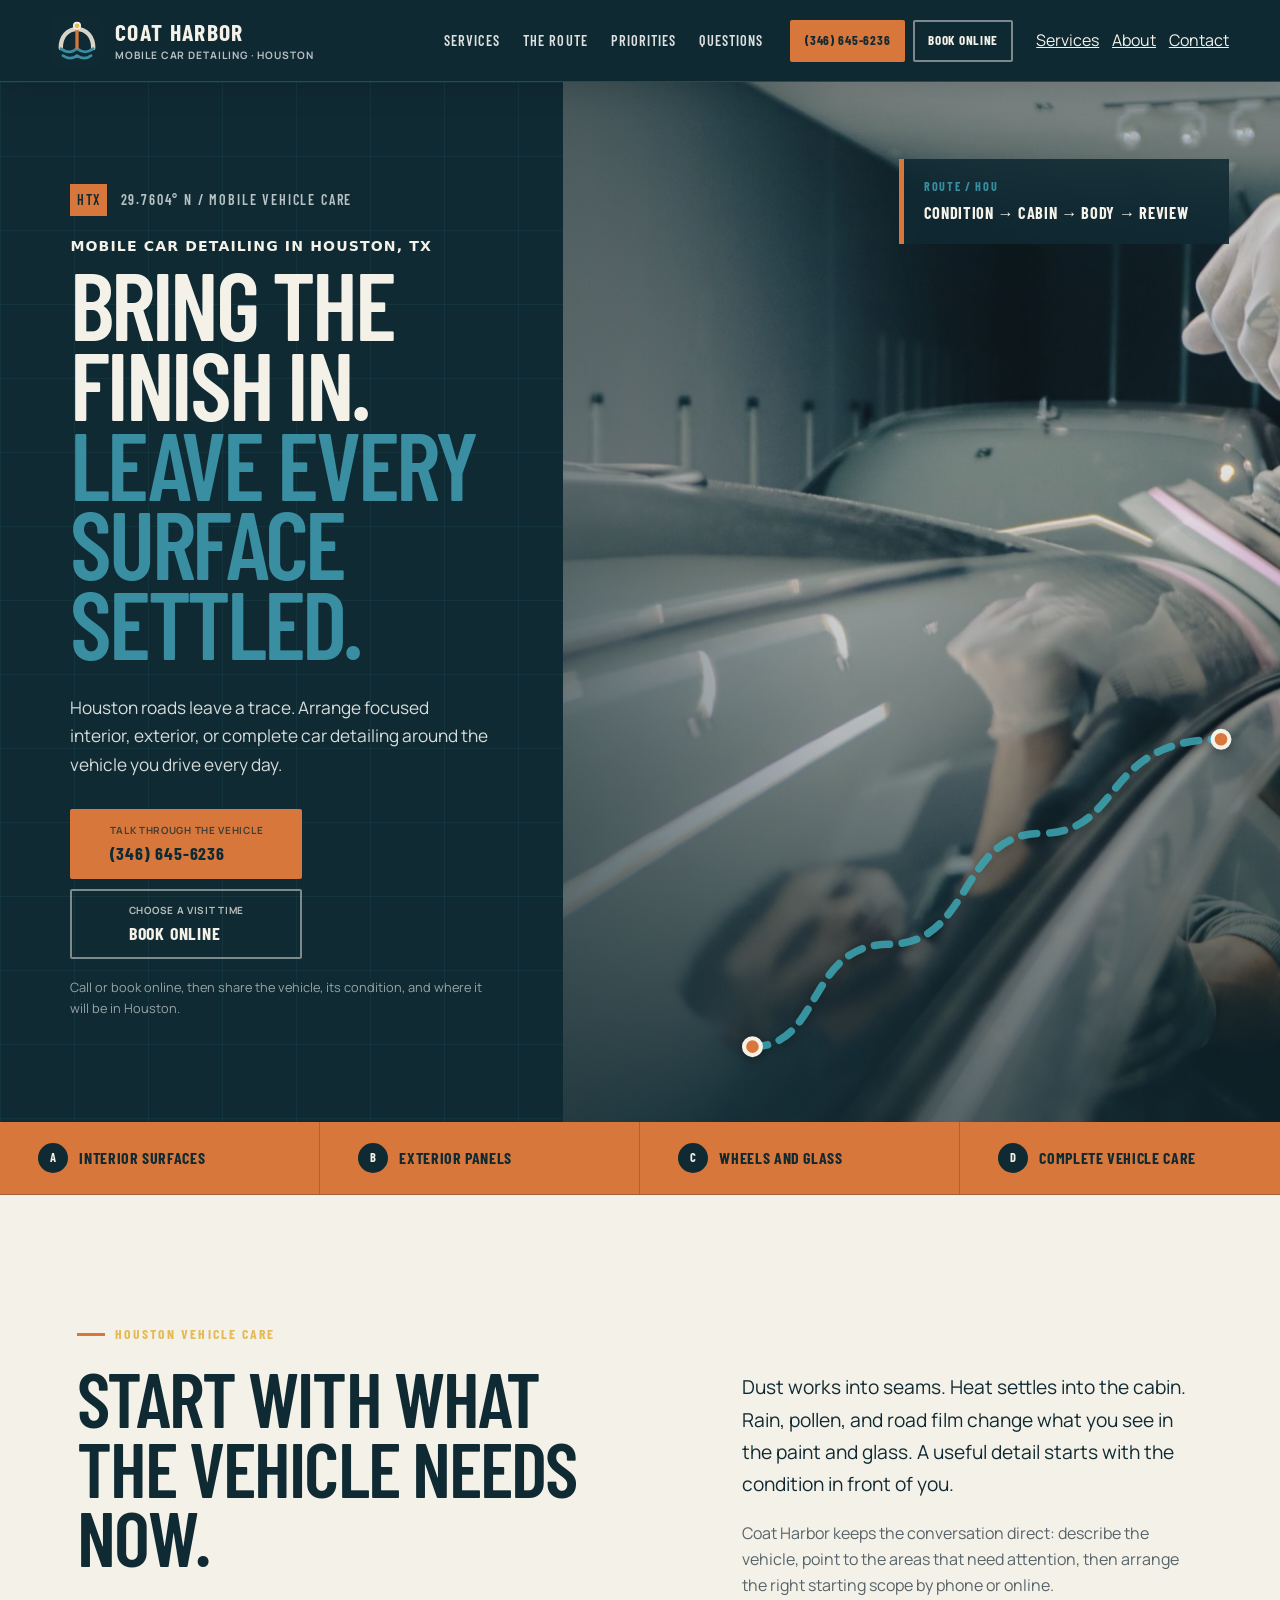
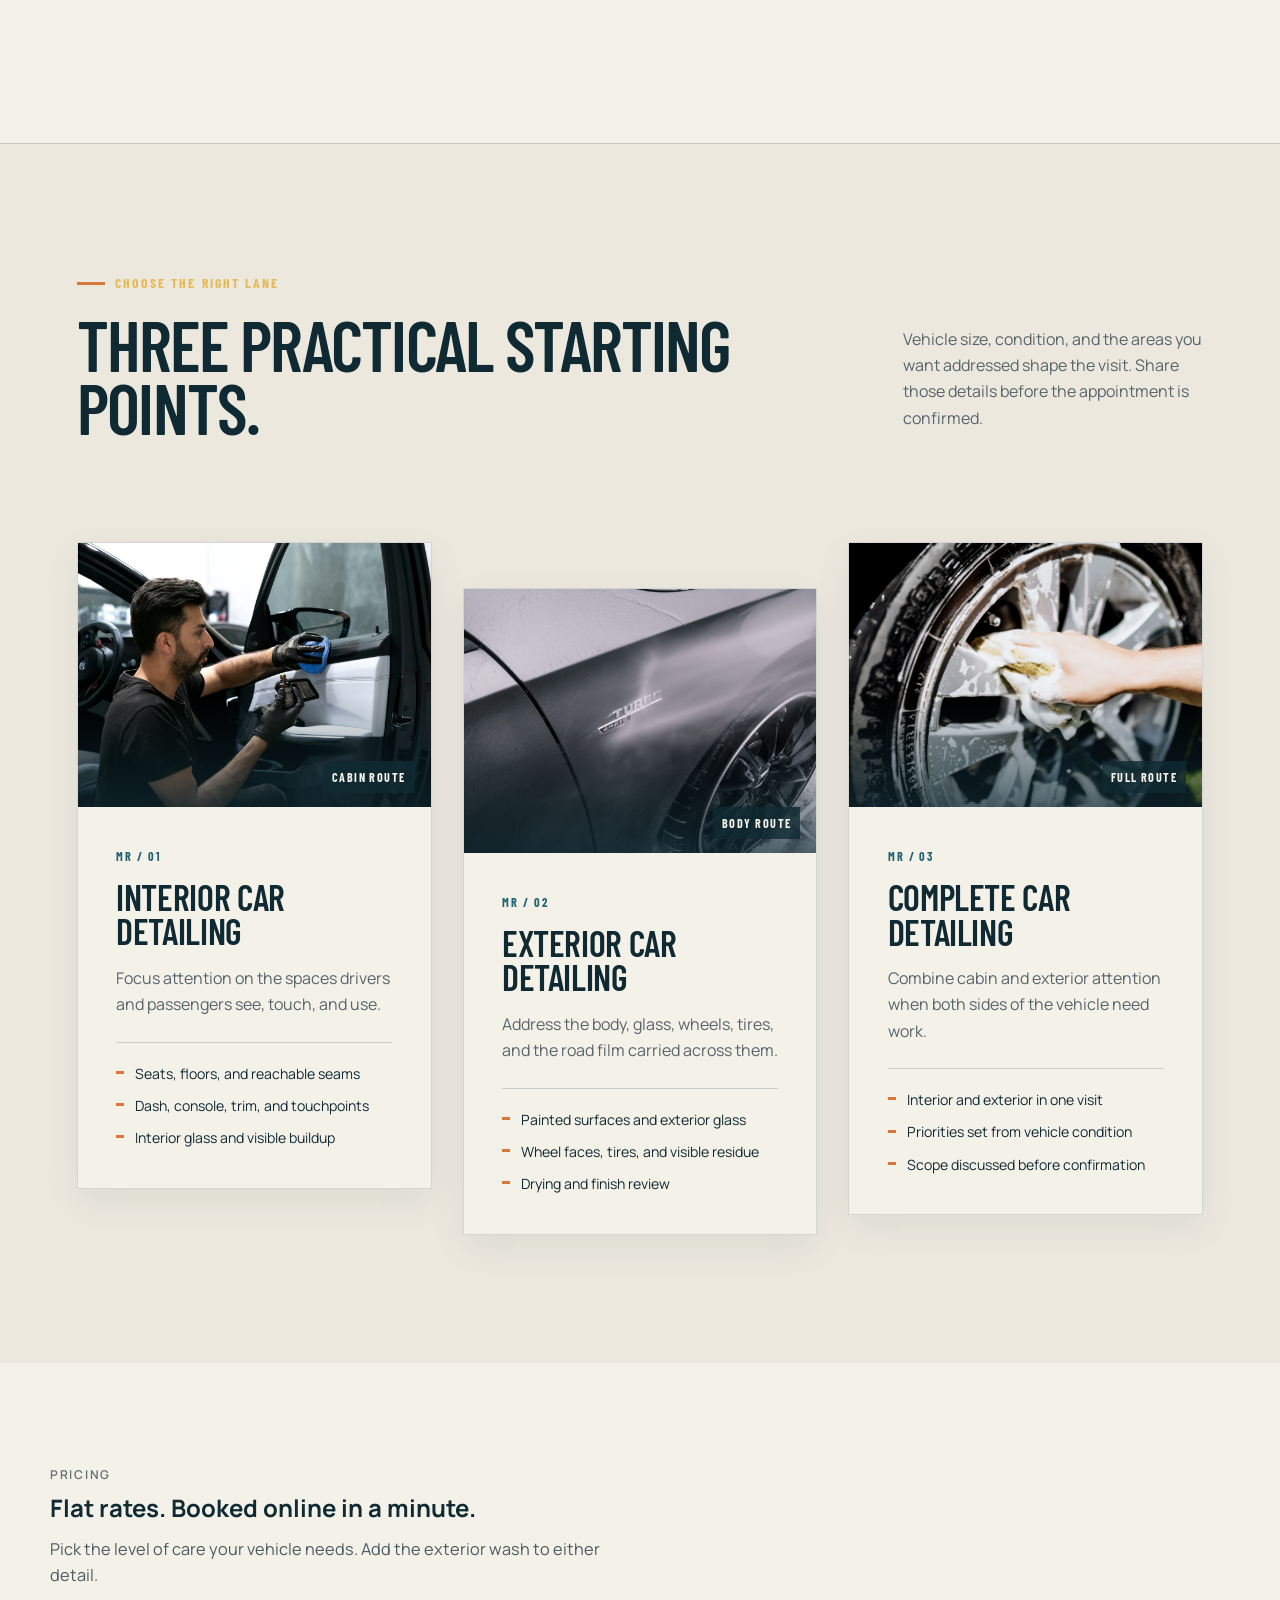
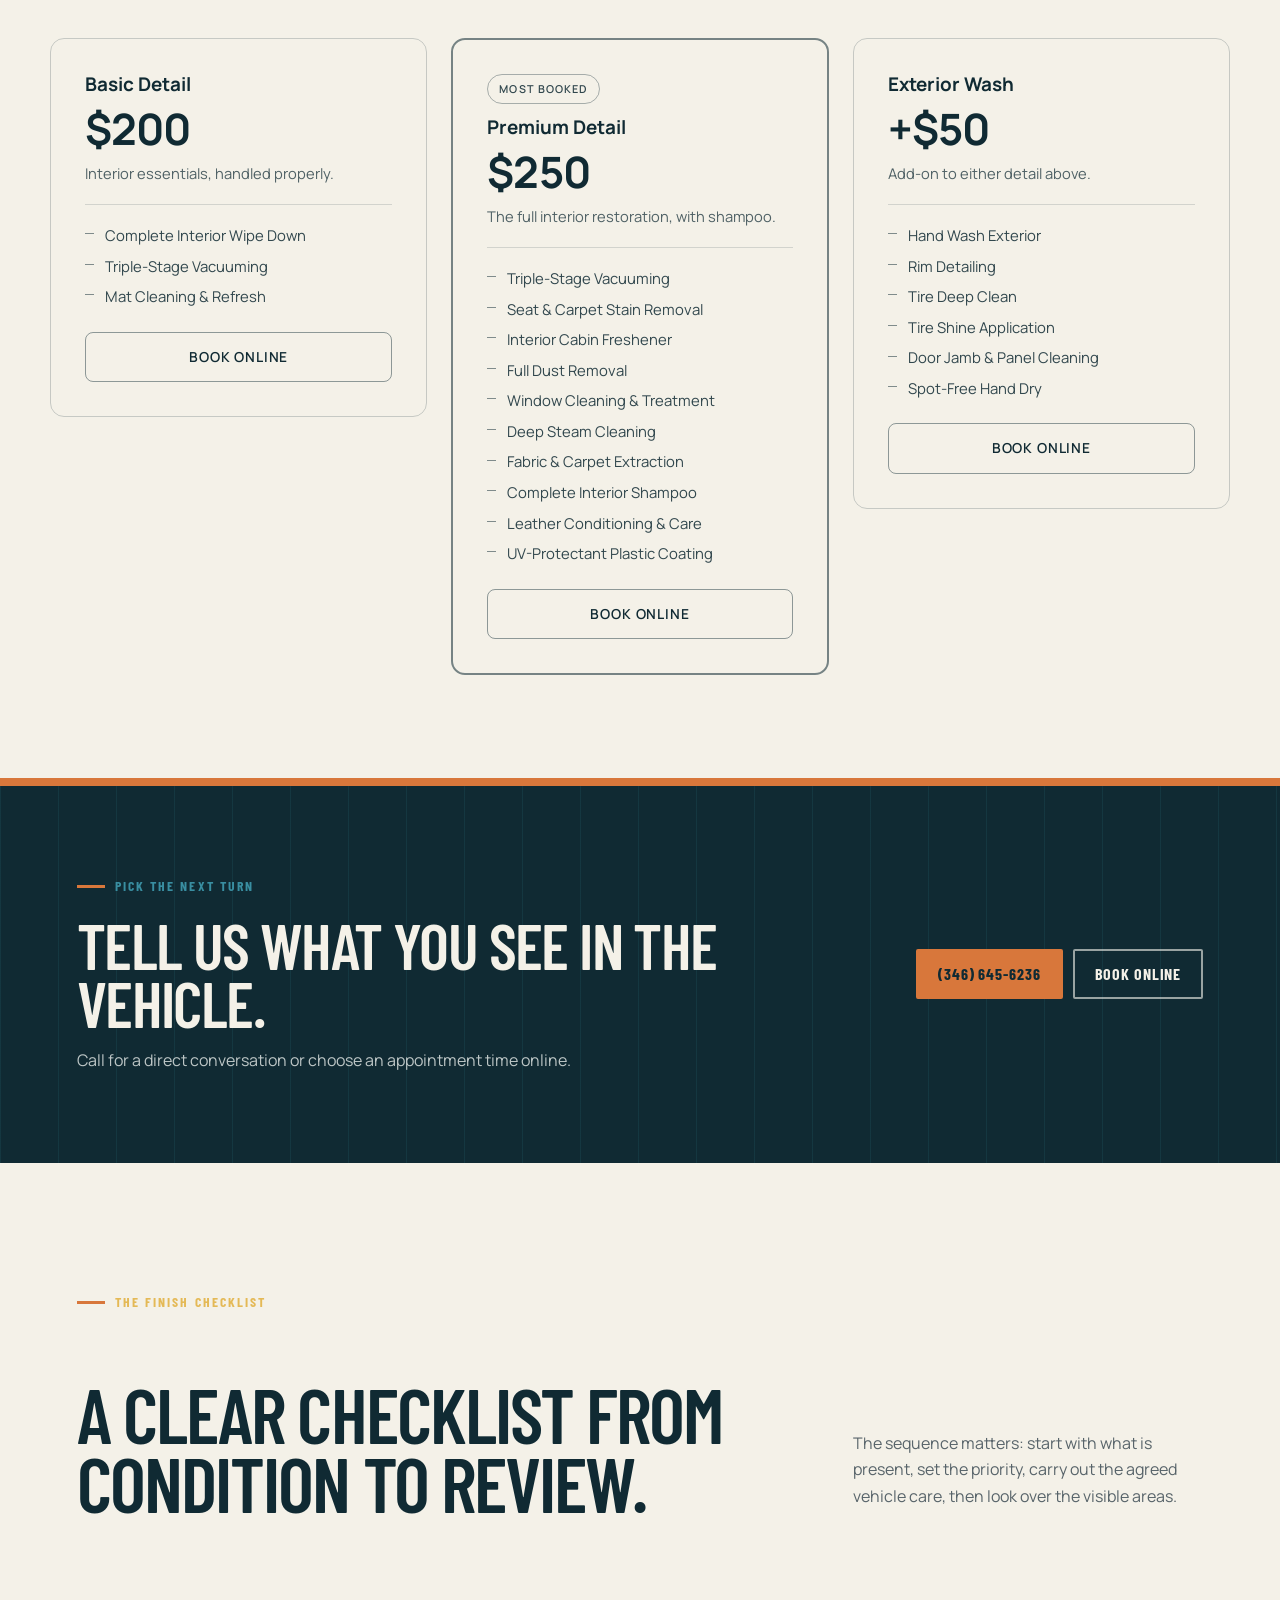
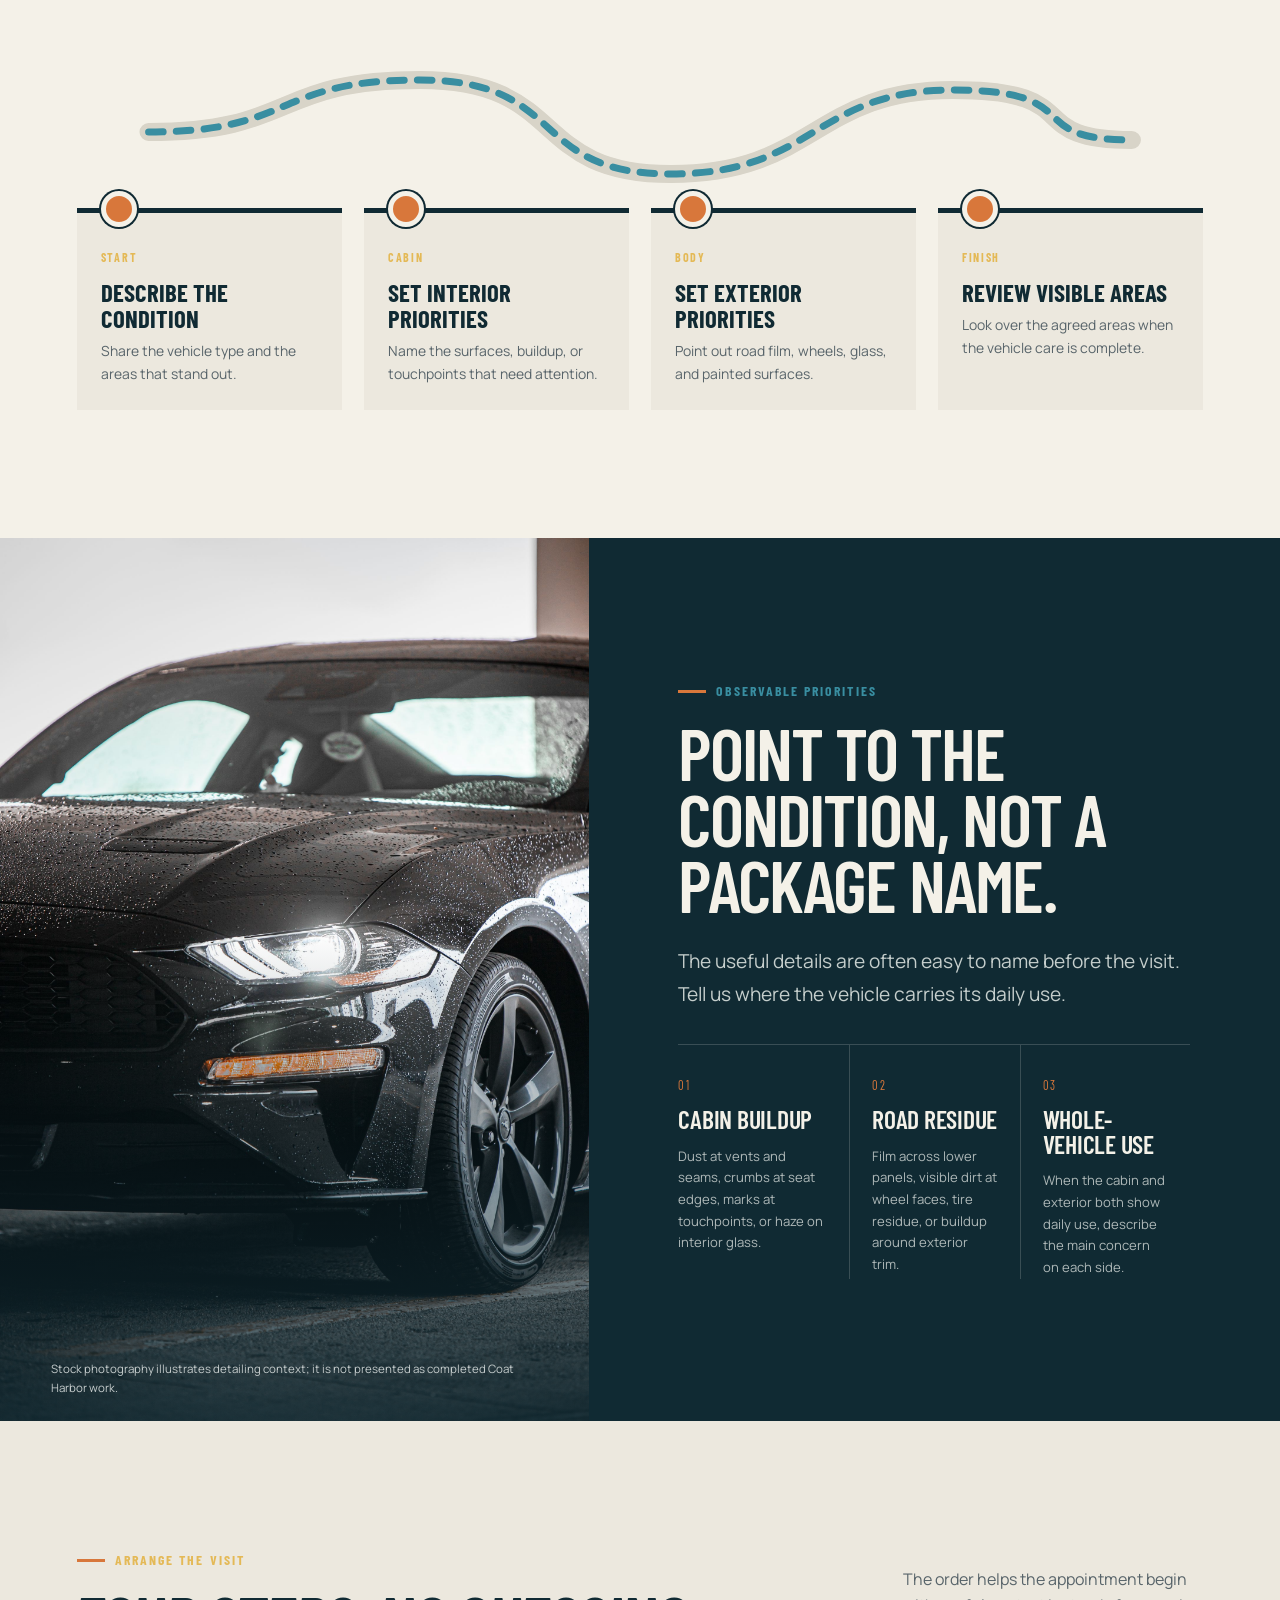
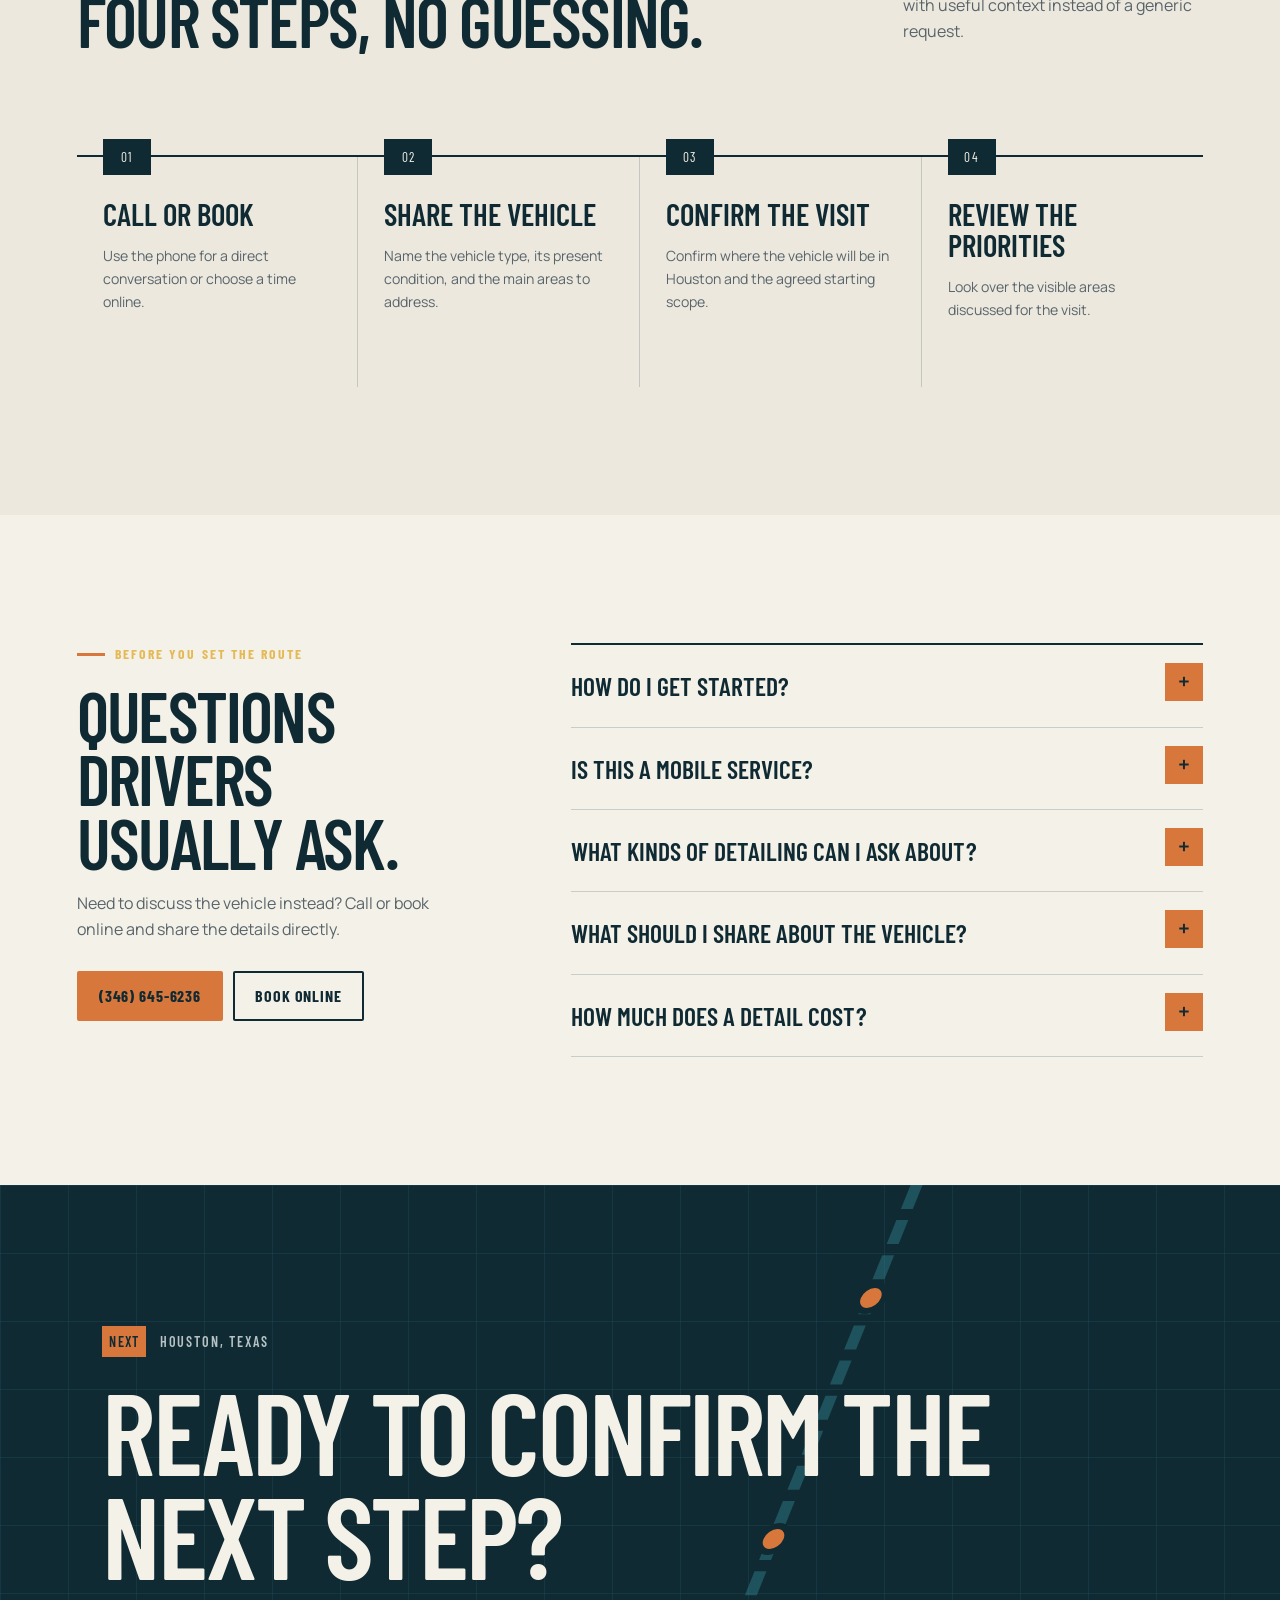
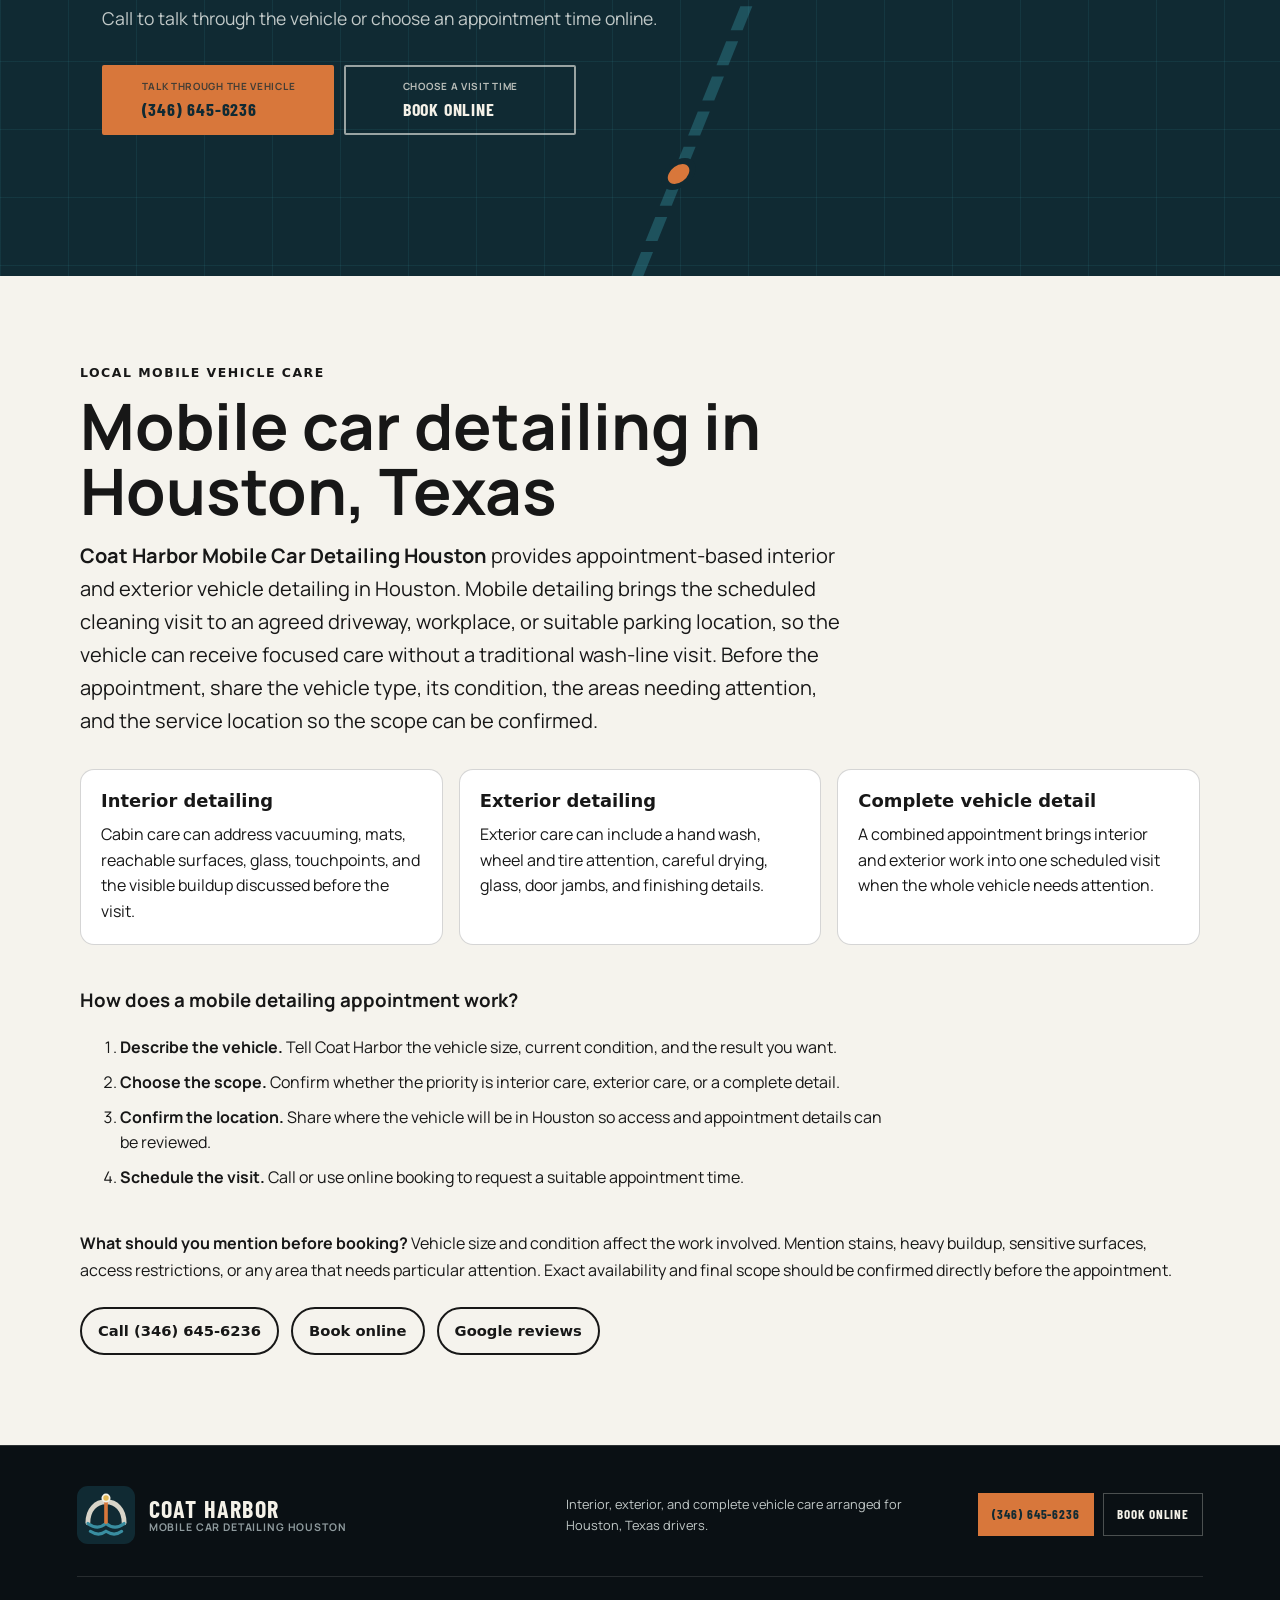
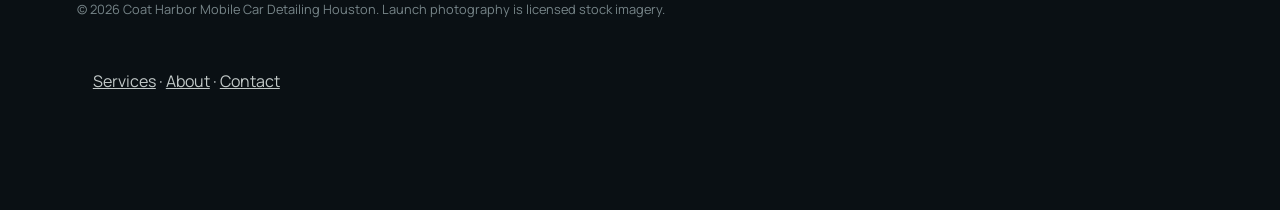
==== commit dc300210: "feat: add service SEO pages" ====
--- a/index.html
+++ b/index.html
@@ -188,7 +188,7 @@
   ]
 }
   </script>
-</head>
+<style id="SEO-NEXT-NAV-CSS">.seo-next-nav{display:flex;gap:.8rem;flex-wrap:wrap}.seo-next-footer-nav{padding:1rem}.seo-next-footer-nav a{color:inherit}</style></head>
 <body>
   <a class="skip-link" href="#main">Skip to content</a>
 
@@ -215,7 +215,7 @@
         <a class="button button-call button-small" href="tel:+13466456236">(346) 645-6236</a>
         <a class="button button-book button-small" href="https://cal.com/sumitdatta/auto-detail-service">Book online</a>
       </div>
-    </nav>
+    <!-- SEO-NEXT-NAV:START --><div class="seo-next-nav" aria-label="Expanded site pages"><a href="/services/">Services</a><a href="/about/">About</a><a href="/contact/">Contact</a></div><!-- SEO-NEXT-NAV:END --></nav>
   </header>
 
   <main id="main">
@@ -590,7 +590,7 @@
       <a href="https://cal.com/sumitdatta/auto-detail-service">Book online</a>
     </div>
     <p class="footer-fine">© <span data-year>2026</span> Coat Harbor Mobile Car Detailing Houston. Launch photography is licensed stock imagery.</p>
-  </footer>
+  <!-- SEO-NEXT-NAV:START --><nav class="seo-next-footer-nav" aria-label="Expanded footer navigation"><a href="/services/">Services</a> · <a href="/about/">About</a> · <a href="/contact/">Contact</a></nav><!-- SEO-NEXT-NAV:END --></footer>
 
   <div class="mobile-action-bar" aria-label="Contact options">
     <a href="tel:+13466456236"><span>Call</span><strong>(346) 645-6236</strong></a>
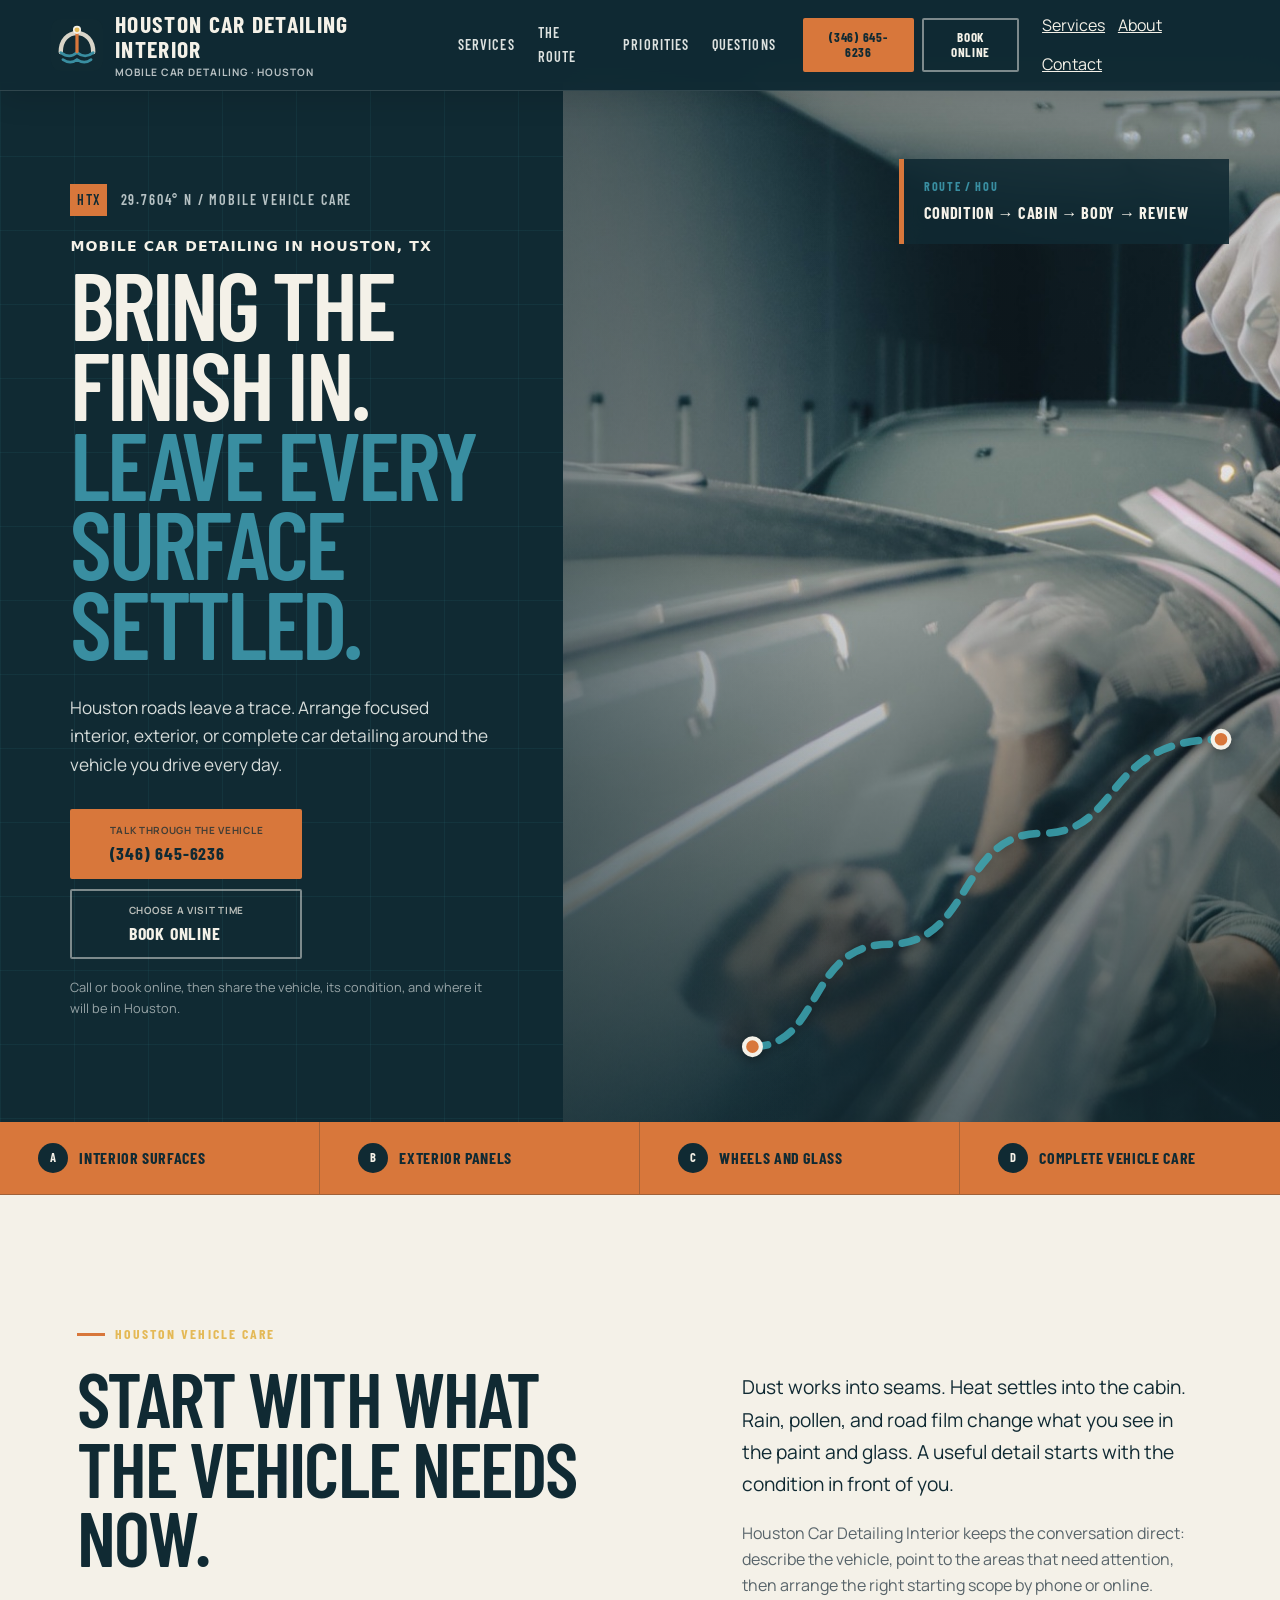
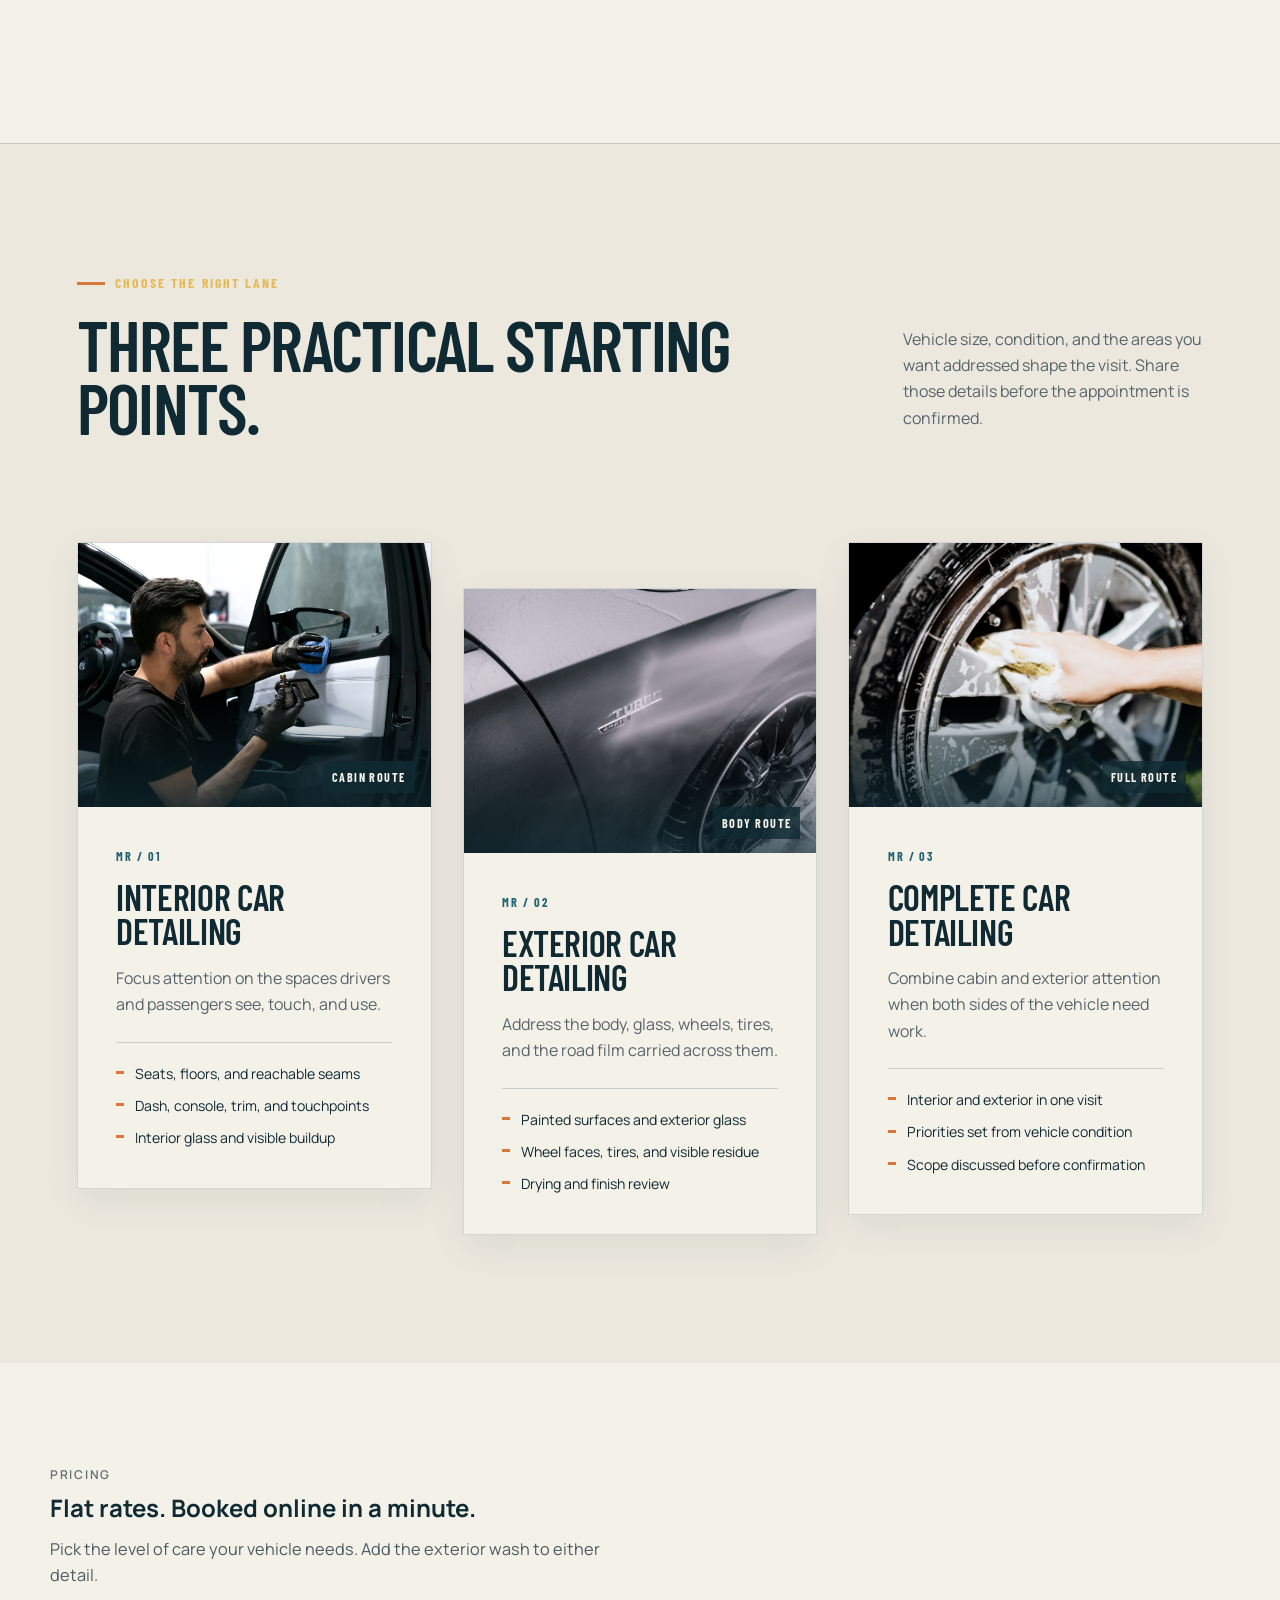
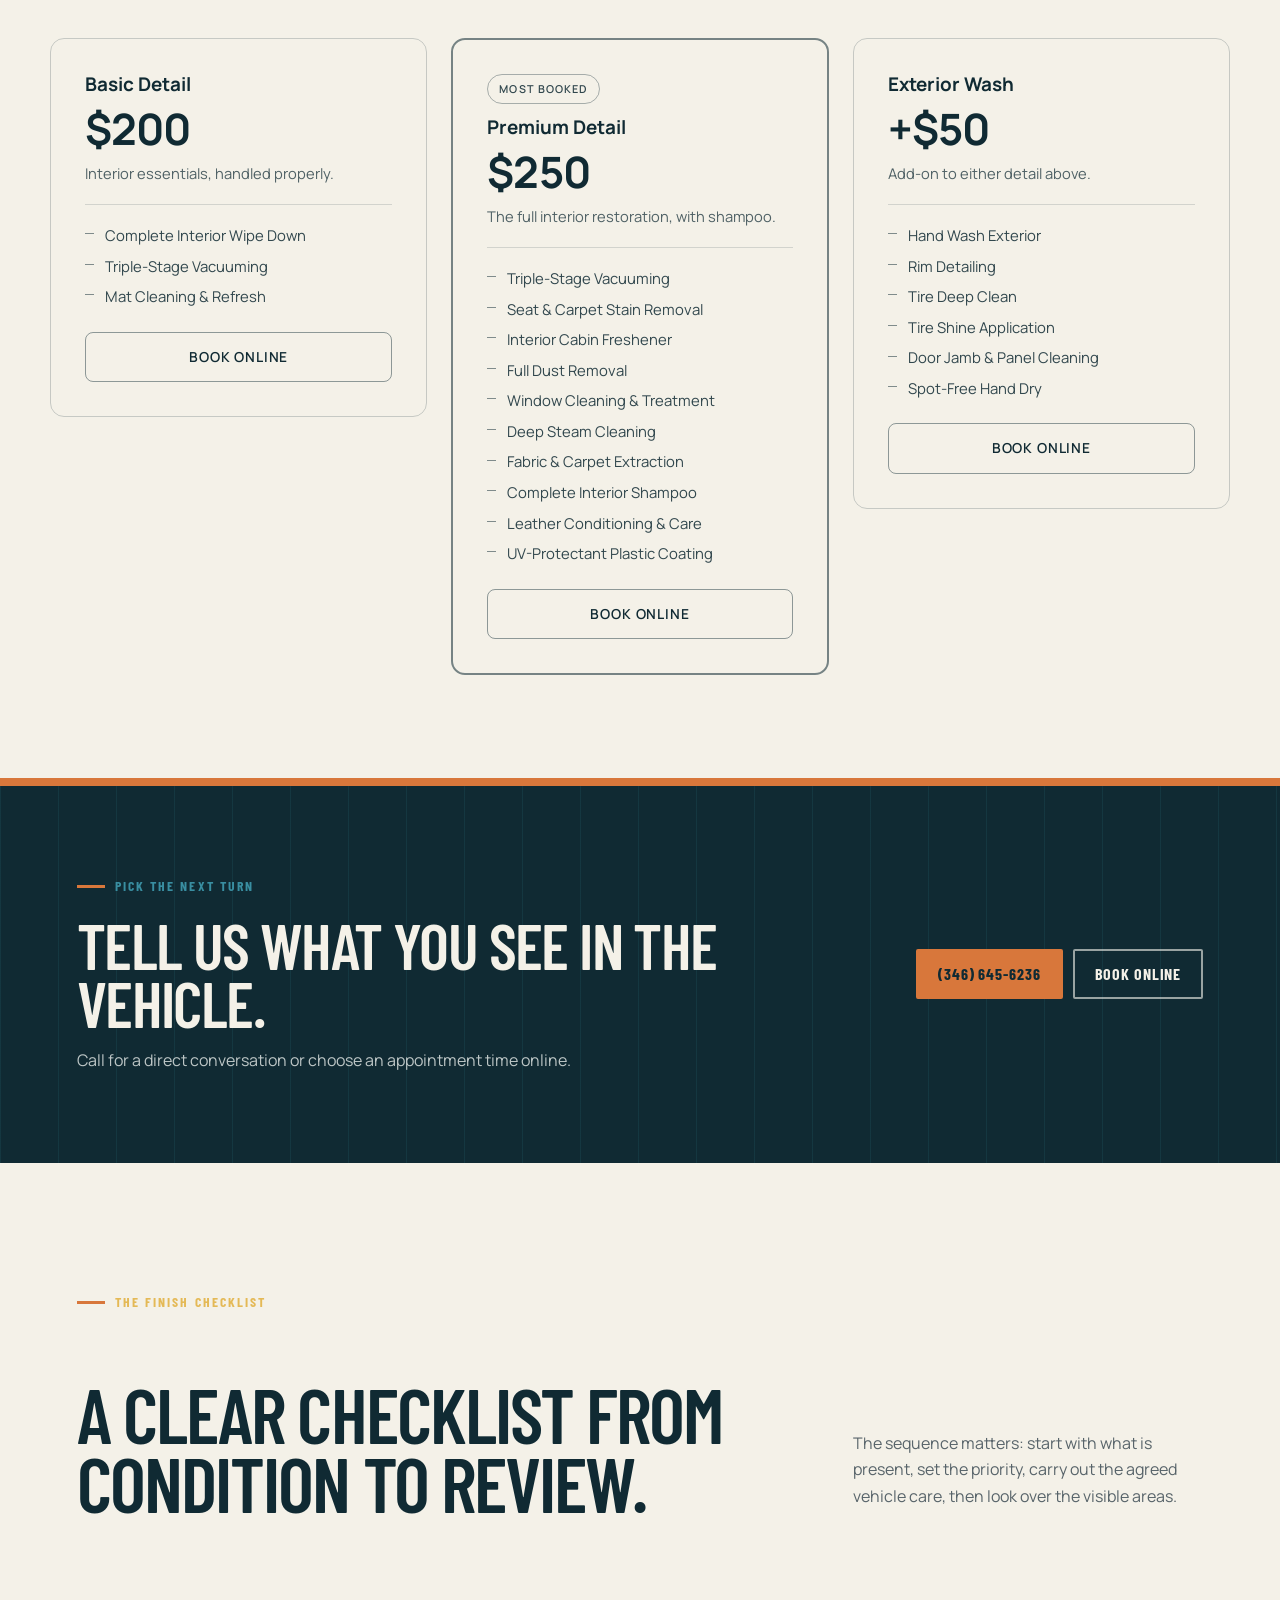
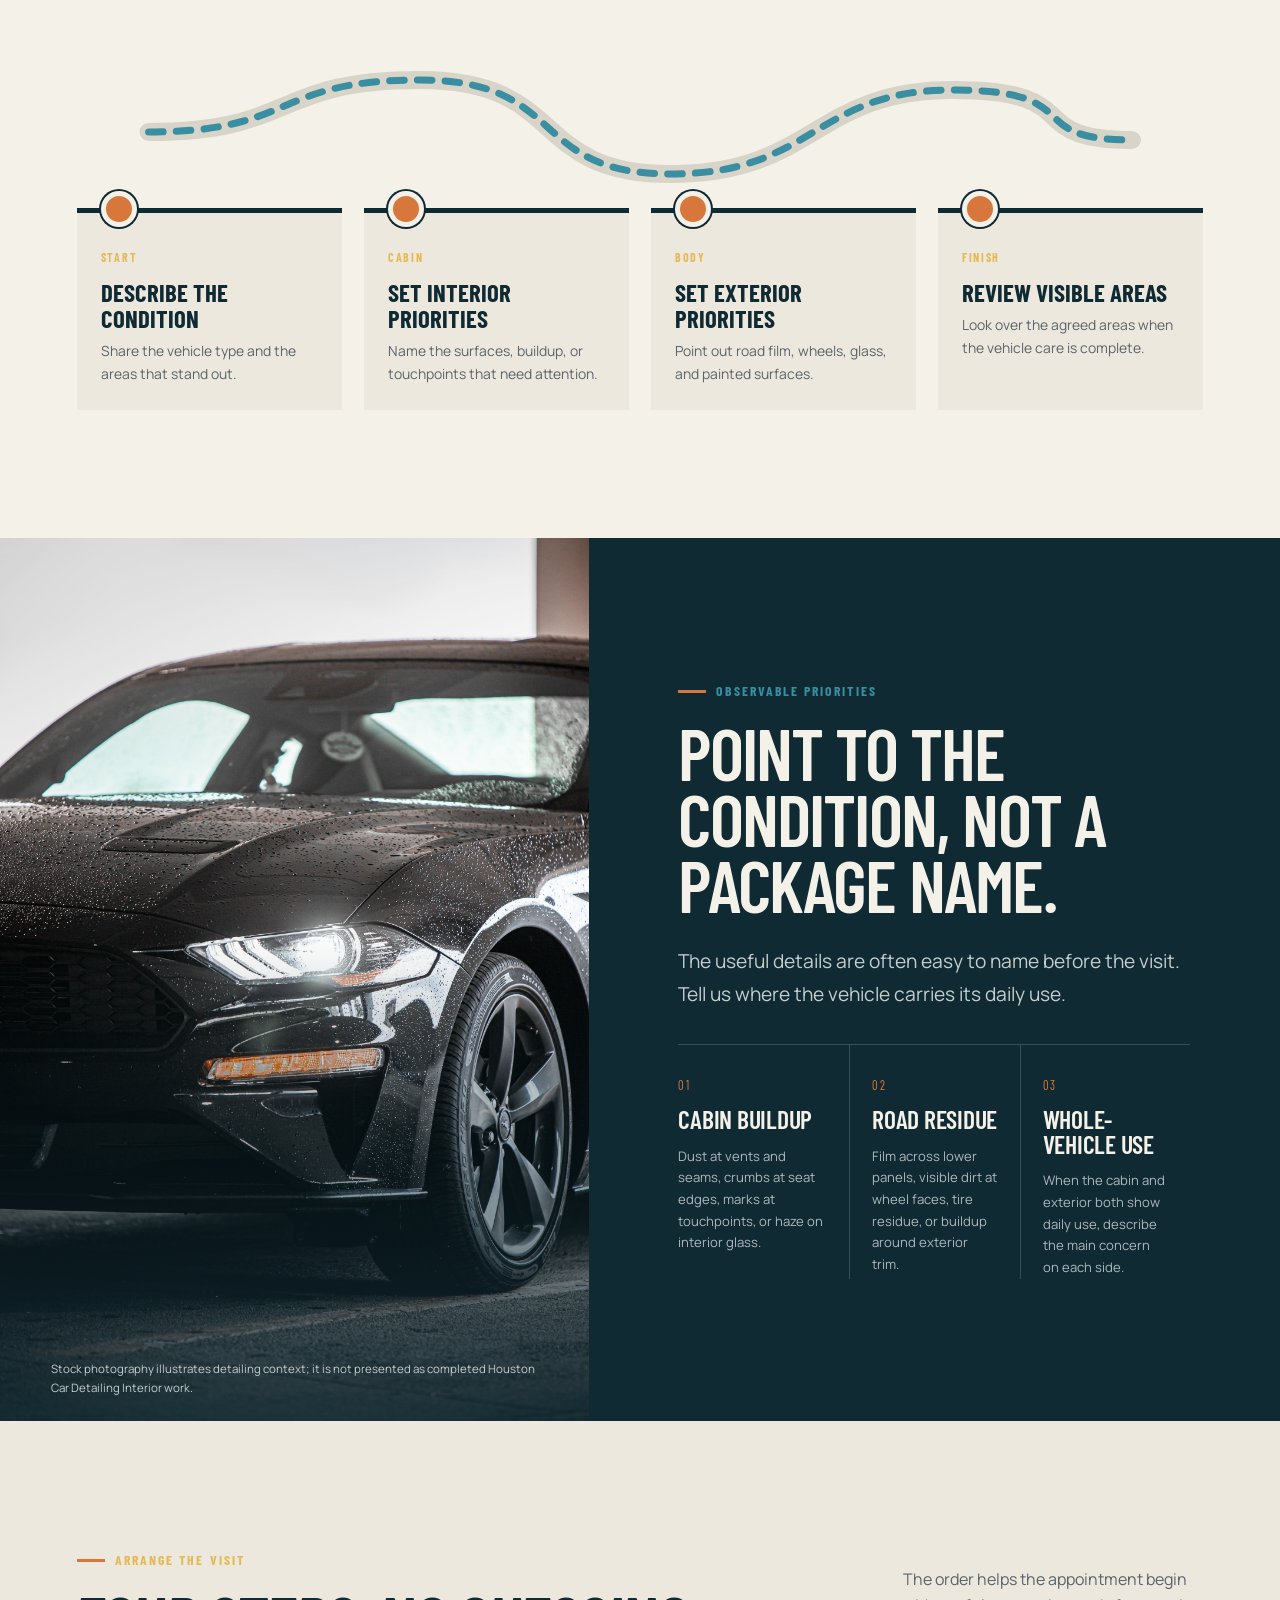
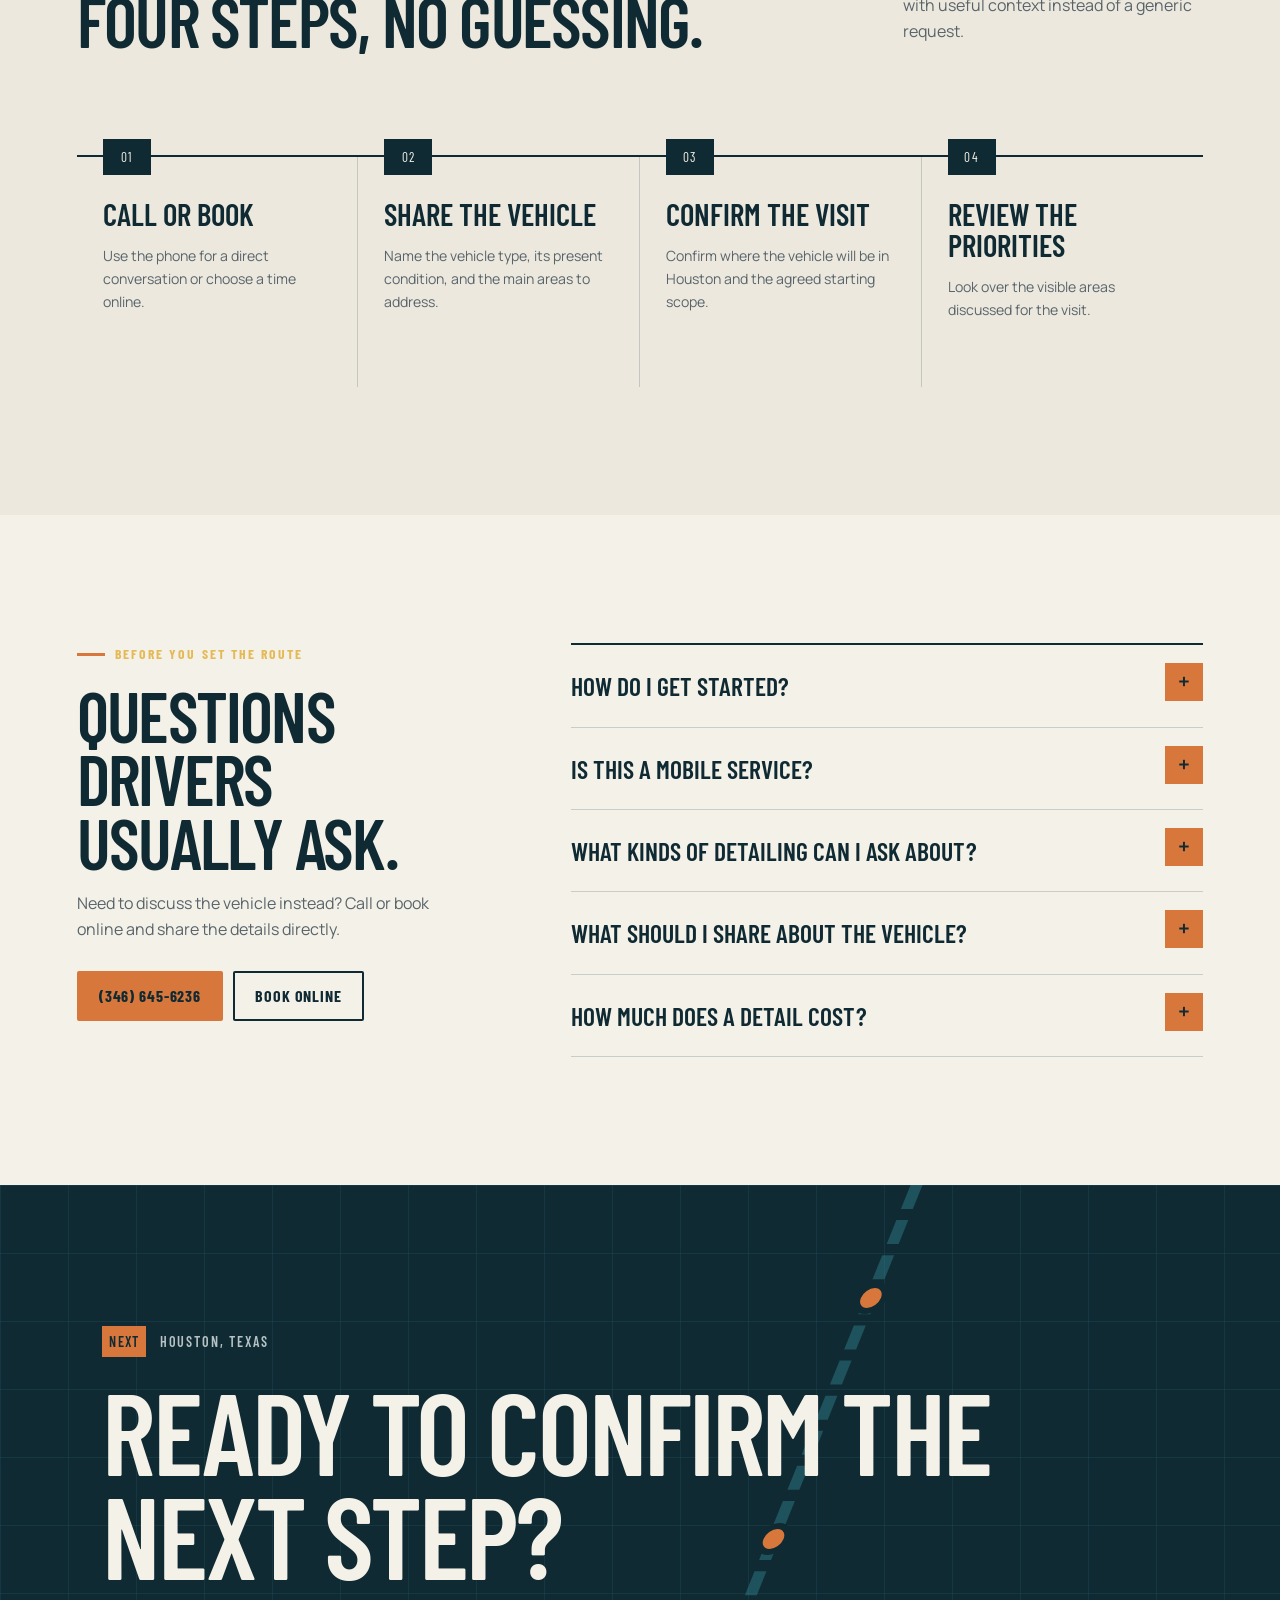
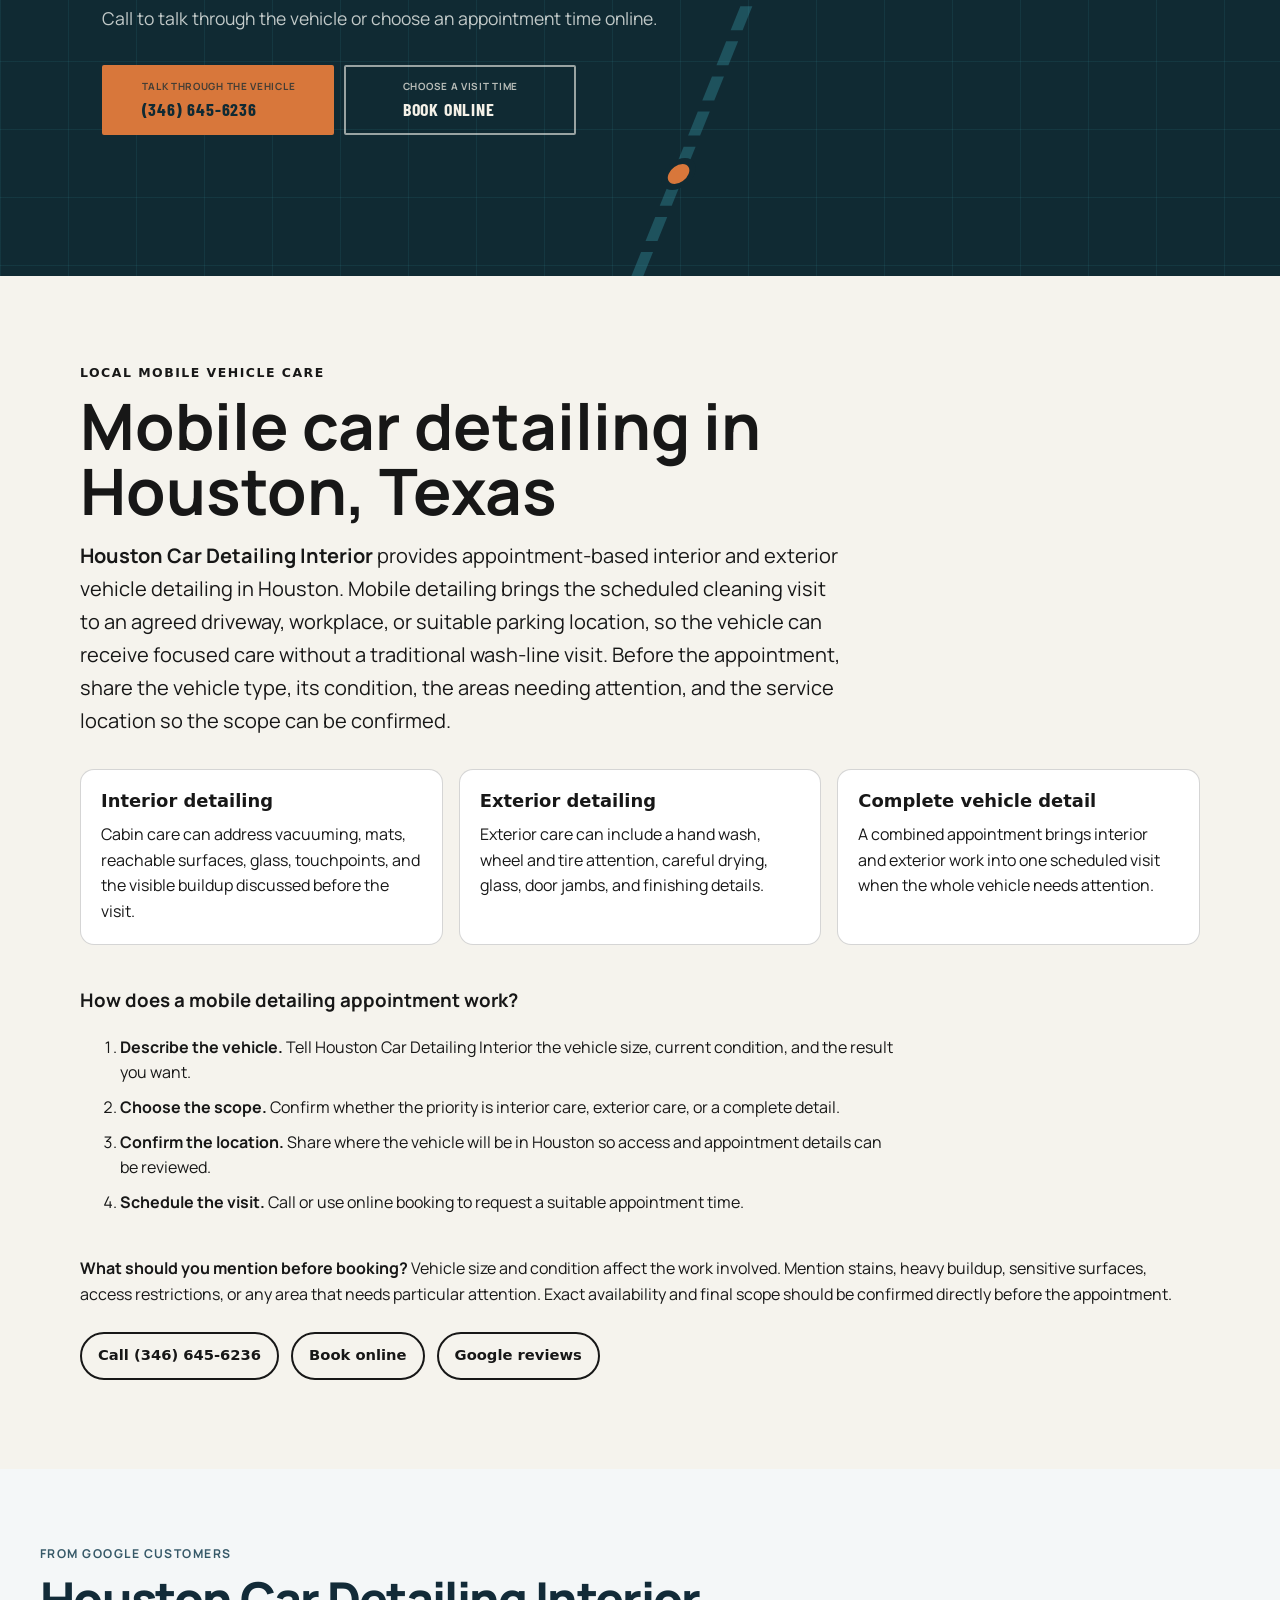
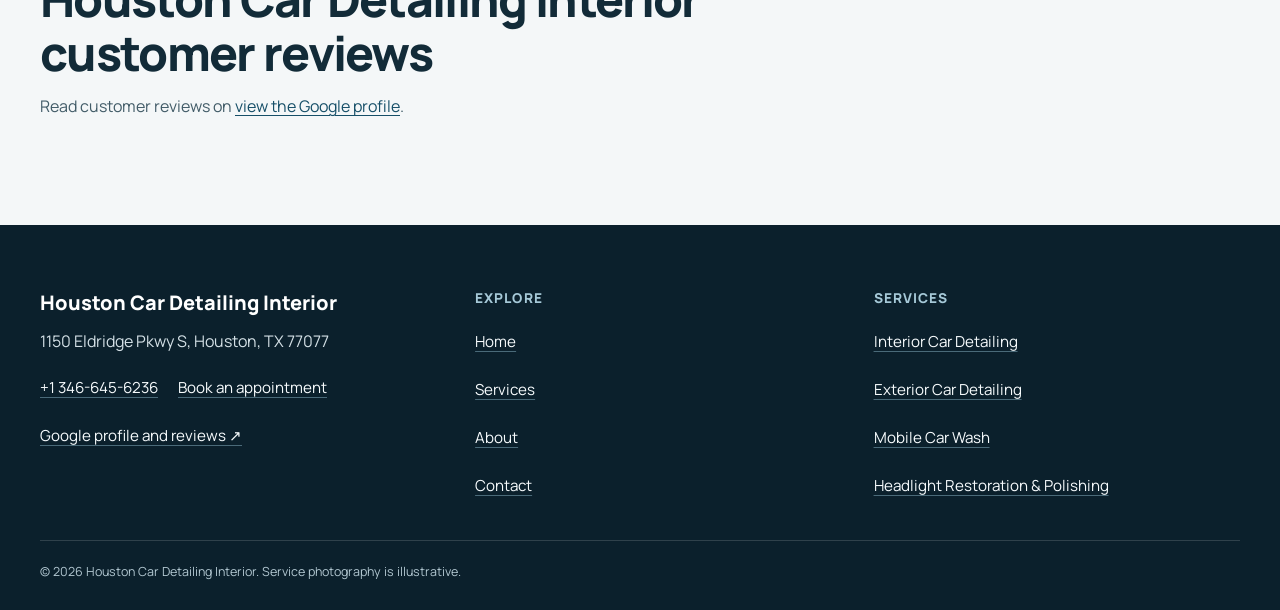
==== commit e6962648: "Align website branding and local service information" ====
--- a/index.html
+++ b/index.html
@@ -3,9 +3,9 @@
 <head>
   <meta charset="utf-8">
   <meta name="viewport" content="width=device-width, initial-scale=1">
-  <title>Mobile Car Detailing in Houston, TX | Coat Harbor</title>
+  <title>Mobile Car Detailing in Houston, TX | Houston Car Detailing Interior</title>
   <meta name="theme-color" content="#102332">
-  <link rel="canonical" href="https://coatharbor.shop/">
+  <link rel="canonical" href="https://houstoncardetailinginterior.shop/">
   <link rel="icon" href="/assets/favicon.svg" type="image/svg+xml">
   <link rel="preconnect" href="https://fonts.googleapis.com">
   <link rel="preconnect" href="https://fonts.gstatic.com" crossorigin>
@@ -16,8 +16,8 @@
 {
   "@context": "https://schema.org",
   "@type": "AutomotiveBusiness",
-  "name": "Coat Harbor Mobile Car Detailing Houston",
-  "url": "https://coatharbor.shop/",
+  "name": "Houston Car Detailing Interior",
+  "url": "https://houstoncardetailinginterior.shop/",
   "telephone": "+1 346-645-6236",
   "address": {
     "@type": "PostalAddress",
@@ -102,13 +102,13 @@
       }
     }
   ],
-  "@id": "https://coatharbor.shop/#business",
+  "@id": "https://houstoncardetailinginterior.shop/#business",
   "geo": {
     "@type": "GeoCoordinates",
     "latitude": 29.7672,
     "longitude": -95.6248907
   },
-  "image": "https://coatharbor.shop/assets/hero-route.jpg",
+  "image": "https://houstoncardetailinginterior.shop/assets/hero-route.jpg",
   "sameAs": [
     "https://g.page/r/CVR5xFiy59eEEBM/review"
   ],
@@ -122,19 +122,19 @@
 }
     </script>
 <!-- SEO-GEO:START -->
-  <meta name="description" content="Mobile car detailing in Houston, TX from Coat Harbor, with interior cleaning, exterior hand washing, and complete details. Call or book online.">
+  <meta name="description" content="Mobile car detailing in Houston, TX from Houston Car Detailing Interior, with interior cleaning, exterior hand washing, and complete details. Call or book online.">
   <meta name="robots" content="index, follow, max-image-preview:large, max-snippet:-1, max-video-preview:-1">
   <meta property="og:locale" content="en_US">
   <meta property="og:type" content="website">
-  <meta property="og:site_name" content="Coat Harbor">
-  <meta property="og:title" content="Mobile Car Detailing in Houston, TX | Coat Harbor">
-  <meta property="og:description" content="Mobile car detailing in Houston, TX from Coat Harbor, with interior cleaning, exterior hand washing, and complete details. Call or book online.">
-  <meta property="og:url" content="https://coatharbor.shop/">
-  <meta property="og:image" content="https://coatharbor.shop/assets/hero-route.jpg">
-  <meta name="twitter:image" content="https://coatharbor.shop/assets/hero-route.jpg">
+  <meta property="og:site_name" content="Houston Car Detailing Interior">
+  <meta property="og:title" content="Mobile Car Detailing in Houston, TX | Houston Car Detailing Interior">
+  <meta property="og:description" content="Mobile car detailing in Houston, TX from Houston Car Detailing Interior, with interior cleaning, exterior hand washing, and complete details. Call or book online.">
+  <meta property="og:url" content="https://houstoncardetailinginterior.shop/">
+  <meta property="og:image" content="https://houstoncardetailinginterior.shop/assets/hero-route.jpg">
+  <meta name="twitter:image" content="https://houstoncardetailinginterior.shop/assets/hero-route.jpg">
   <meta name="twitter:card" content="summary_large_image">
-  <meta name="twitter:title" content="Mobile Car Detailing in Houston, TX | Coat Harbor">
-  <meta name="twitter:description" content="Mobile car detailing in Houston, TX from Coat Harbor, with interior cleaning, exterior hand washing, and complete details. Call or book online.">
+  <meta name="twitter:title" content="Mobile Car Detailing in Houston, TX | Houston Car Detailing Interior">
+  <meta name="twitter:description" content="Mobile car detailing in Houston, TX from Houston Car Detailing Interior, with interior cleaning, exterior hand washing, and complete details. Call or book online.">
   <style id="seo-geo-styles">
     .seo-local-intent { display:block; margin:0 0 .55rem; font:700 clamp(.78rem,1.1vw,.95rem)/1.2 system-ui,sans-serif; letter-spacing:.08em; text-transform:uppercase; }
     .seo-geo-section { background:#f5f3ed; color:#171717; padding:clamp(3.5rem,7vw,6.5rem) clamp(1.25rem,5vw,5rem); }
@@ -159,21 +159,21 @@
   "@graph": [
     {
       "@type": "WebSite",
-      "@id": "https://coatharbor.shop/#website",
-      "url": "https://coatharbor.shop/",
-      "name": "Coat Harbor Mobile Car Detailing Houston",
+      "@id": "https://houstoncardetailinginterior.shop/#website",
+      "url": "https://houstoncardetailinginterior.shop/",
+      "name": "Houston Car Detailing Interior",
       "inLanguage": "en-US",
       "publisher": {
-        "@id": "https://coatharbor.shop/#business"
+        "@id": "https://houstoncardetailinginterior.shop/#business"
       }
     },
     {
       "@type": "Service",
-      "@id": "https://coatharbor.shop/#mobile-car-detailing",
+      "@id": "https://houstoncardetailinginterior.shop/#mobile-car-detailing",
       "name": "Mobile Car Detailing in Houston, Texas",
       "serviceType": "Mobile car detailing",
       "provider": {
-        "@id": "https://coatharbor.shop/#business"
+        "@id": "https://houstoncardetailinginterior.shop/#business"
       },
       "areaServed": {
         "@type": "City",
@@ -183,20 +183,21 @@
           "name": "Texas"
         }
       },
-      "url": "https://coatharbor.shop/#services"
+      "url": "https://houstoncardetailinginterior.shop/#services"
     }
   ]
 }
   </script>
-<style id="SEO-NEXT-NAV-CSS">.seo-next-nav{display:flex;gap:.8rem;flex-wrap:wrap}.seo-next-footer-nav{padding:1rem}.seo-next-footer-nav a{color:inherit}</style></head>
+<style id="SEO-NEXT-NAV-CSS">.seo-next-nav{display:flex;gap:.8rem;flex-wrap:wrap}.seo-next-footer-nav{padding:1rem}.seo-next-footer-nav a{color:inherit}</style><link rel="stylesheet" href="/portfolio-components.css">
+</head>
 <body>
   <a class="skip-link" href="#main">Skip to content</a>
 
   <header class="site-header" data-header>
-    <a class="brand" href="#top" aria-label="Coat Harbor home">
+    <a class="brand" href="#top" aria-label="Houston Car Detailing Interior home">
       <img src="/assets/logo.svg" width="52" height="52" alt="">
       <span class="brand-words">
-        <strong>Coat Harbor</strong>
+        <strong>Houston Car Detailing Interior</strong>
         <small>Mobile Car Detailing · Houston</small>
       </span>
     </a>
@@ -264,7 +265,7 @@
         <h2 id="intro-title">Start with what the vehicle needs now.</h2>
         <div class="intro-copy">
           <p class="lead">Dust works into seams. Heat settles into the cabin. Rain, pollen, and road film change what you see in the paint and glass. A useful detail starts with the condition in front of you.</p>
-          <p>Coat Harbor keeps the conversation direct: describe the vehicle, point to the areas that need attention, then arrange the right starting scope by phone or online.</p>
+          <p>Houston Car Detailing Interior keeps the conversation direct: describe the vehicle, point to the areas that need attention, then arrange the right starting scope by phone or online.</p>
         </div>
       </div>
     </section>
@@ -281,7 +282,7 @@
       <div class="service-grid">
         <article class="service-card">
           <div class="service-photo">
-            <img src="/assets/service-interior.jpg" alt="A vehicle interior receiving careful surface cleaning" loading="lazy">
+            <img src="/assets/service-interior.jpg" alt="A vehicle interior receiving careful surface cleaning" loading="lazy" width="1600" height="900">
             <span>Cabin route</span>
           </div>
           <div class="service-content">
@@ -298,7 +299,7 @@
 
         <article class="service-card service-card-offset">
           <div class="service-photo">
-            <img src="/assets/service-foam.jpg" alt="A dark car covered with wash foam" loading="lazy">
+            <img src="/assets/service-foam.jpg" alt="A dark car covered with wash foam" loading="lazy" width="2200" height="3300">
             <span>Body route</span>
           </div>
           <div class="service-content">
@@ -315,7 +316,7 @@
 
         <article class="service-card">
           <div class="service-photo">
-            <img src="/assets/service-wheel.jpg" alt="A vehicle wheel covered with cleaning foam" loading="lazy">
+            <img src="/assets/service-wheel.jpg" alt="A vehicle wheel covered with cleaning foam" loading="lazy" width="1800" height="1200">
             <span>Full route</span>
           </div>
           <div class="service-content">
@@ -390,7 +391,7 @@
     </section>
 
 
-    <section class="route-callout" aria-label="Contact Coat Harbor">
+    <section class="route-callout" aria-label="Contact Houston Car Detailing Interior">
       <div>
         <p class="section-kicker">Pick the next turn</p>
         <h2>Tell us what you see in the vehicle.</h2>
@@ -441,8 +442,8 @@
 
     <section class="priorities" id="priorities" aria-labelledby="priorities-title">
       <div class="priority-image">
-        <img src="/assets/detail-wet-paint.jpg" alt="Water droplets reflecting light on dark vehicle paint" loading="lazy">
-        <p>Stock photography illustrates detailing context; it is not presented as completed Coat Harbor work.</p>
+        <img src="/assets/detail-wet-paint.jpg" alt="Water droplets reflecting light on dark vehicle paint" loading="lazy" width="2000" height="3000">
+        <p>Stock photography illustrates detailing context; it is not presented as completed Houston Car Detailing Interior work.</p>
       </div>
       <div class="priority-copy">
         <p class="section-kicker">Observable priorities</p>
@@ -501,7 +502,7 @@
         </details>
         <details>
           <summary>Is this a mobile service?</summary>
-          <p>Yes. Coat Harbor is built around mobile car detailing in Houston. Confirm the location and visit details when you call or book.</p>
+          <p>Yes. Houston Car Detailing Interior is built around mobile car detailing in Houston. Confirm the location and visit details when you call or book.</p>
         </details>
         <details>
           <summary>What kinds of detailing can I ask about?</summary>
@@ -541,7 +542,7 @@
       <div class="seo-geo-inner">
         <p class="seo-geo-kicker">Local mobile vehicle care</p>
         <h2 id="local-detailing-title">Mobile car detailing in Houston, Texas</h2>
-        <p class="seo-geo-answer"><strong>Coat Harbor Mobile Car Detailing Houston</strong> provides appointment-based interior and exterior vehicle detailing in Houston. Mobile detailing brings the scheduled cleaning visit to an agreed driveway, workplace, or suitable parking location, so the vehicle can receive focused care without a traditional wash-line visit. Before the appointment, share the vehicle type, its condition, the areas needing attention, and the service location so the scope can be confirmed.</p>
+        <p class="seo-geo-answer"><strong>Houston Car Detailing Interior</strong> provides appointment-based interior and exterior vehicle detailing in Houston. Mobile detailing brings the scheduled cleaning visit to an agreed driveway, workplace, or suitable parking location, so the vehicle can receive focused care without a traditional wash-line visit. Before the appointment, share the vehicle type, its condition, the areas needing attention, and the service location so the scope can be confirmed.</p>
 
         <div class="seo-geo-grid" aria-label="Available detailing options">
           <article class="seo-geo-card">
@@ -561,7 +562,7 @@
         <div class="seo-geo-steps">
           <h3>How does a mobile detailing appointment work?</h3>
           <ol>
-            <li><strong>Describe the vehicle.</strong> Tell Coat Harbor the vehicle size, current condition, and the result you want.</li>
+            <li><strong>Describe the vehicle.</strong> Tell Houston Car Detailing Interior the vehicle size, current condition, and the result you want.</li>
             <li><strong>Choose the scope.</strong> Confirm whether the priority is interior care, exterior care, or a complete detail.</li>
             <li><strong>Confirm the location.</strong> Share where the vehicle will be in Houston so access and appointment details can be reviewed.</li>
             <li><strong>Schedule the visit.</strong> Call or use online booking to request a suitable appointment time.</li>
@@ -577,20 +578,10 @@
       </div>
     </section>
 <!-- SEO-GEO-LOCAL:END -->
-  </main>
-
-  <footer class="site-footer">
-    <div class="footer-brand">
-      <img src="/assets/logo.svg" width="58" height="58" alt="">
-      <div><strong>Coat Harbor</strong><span>Mobile Car Detailing Houston</span></div>
-    </div>
-    <p>Interior, exterior, and complete vehicle care arranged for Houston, Texas drivers.</p>
-    <div class="footer-actions">
-      <a href="tel:+13466456236">(346) 645-6236</a>
-      <a href="https://cal.com/sumitdatta/auto-detail-service">Book online</a>
-    </div>
-    <p class="footer-fine">© <span data-year>2026</span> Coat Harbor Mobile Car Detailing Houston. Launch photography is licensed stock imagery.</p>
-  <!-- SEO-NEXT-NAV:START --><nav class="seo-next-footer-nav" aria-label="Expanded footer navigation"><a href="/services/">Services</a> · <a href="/about/">About</a> · <a href="/contact/">Contact</a></nav><!-- SEO-NEXT-NAV:END --></footer>
+  <!-- PORTFOLIO-REVIEWS:START --><section class="portfolio-reviews" aria-labelledby="portfolio-reviews-title"><div class="portfolio-reviews__heading"><div><p class="portfolio-reviews__kicker">From Google customers</p><h2 id="portfolio-reviews-title">Houston Car Detailing Interior customer reviews</h2><p class="portfolio-reviews__intro">Read customer reviews on <a href="https://www.google.com/maps?cid=9572374286178744660" target="_blank" rel="noopener noreferrer">view the Google profile</a>.</p></div></div></section><!-- PORTFOLIO-REVIEWS:END -->
+</main>
+
+  <footer class="portfolio-footer"><div class="portfolio-footer__grid"><div><strong class="portfolio-footer__name">Houston Car Detailing Interior</strong><address>1150 Eldridge Pkwy S, Houston, TX 77077</address><div class="portfolio-footer__contact"><a href="tel:+13466456236">+1 346-645-6236</a><a href="https://cal.com/sumitdatta/auto-detail-service">Book an appointment</a></div><a href="https://www.google.com/maps?cid=9572374286178744660" target="_blank" rel="noopener noreferrer">Google profile and reviews ↗</a></div><div><h2>Explore</h2><nav aria-label="Footer navigation"><a href="/">Home</a><a href="/services/">Services</a><a href="/about/">About</a><a href="/contact/">Contact</a></nav></div><div><h2>Services</h2><nav aria-label="Service pages"><a href="/services/interior-car-detailing/">Interior Car Detailing</a><a href="/services/exterior-car-detailing/">Exterior Car Detailing</a><a href="/services/mobile-car-wash/">Mobile Car Wash</a><a href="/services/headlight-restoration/">Headlight Restoration &amp; Polishing</a></nav></div></div><p class="portfolio-footer__bottom">© <span id="year">2026</span> Houston Car Detailing Interior. Service photography is illustrative.</p></footer>
 
   <div class="mobile-action-bar" aria-label="Contact options">
     <a href="tel:+13466456236"><span>Call</span><strong>(346) 645-6236</strong></a>
@@ -598,5 +589,6 @@
   </div>
 
   <script src="/script.js" defer></script>
+<script src="/portfolio-components.js" defer></script>
 </body>
 </html>
--- a/styles.css
+++ b/styles.css
@@ -18,7 +18,7 @@
   --shadow: 0 32px 80px rgba(16, 42, 51, 0.16);
 }
 
-/* Coat Harbor identity layer */
+/* Houston Car Detailing Interior identity layer */
 :root {
   --asphalt: #102a33;
   --asphalt-2: #1e4650;
--- a/portfolio-components.css
+++ b/portfolio-components.css
@@ -0,0 +1,37 @@
+/* Portfolio components: scoped styles, no external requests. */
+.portfolio-reviews,.portfolio-footer{box-sizing:border-box;min-width:0;font-family:inherit}
+.portfolio-reviews *,.portfolio-footer *{box-sizing:border-box}
+.portfolio-reviews{color:#122b38;background:#f4f7f8;padding:clamp(3rem,6vw,5.5rem) max(20px,calc((100% - 1200px)/2));isolation:isolate}
+.portfolio-reviews__heading{display:flex;justify-content:space-between;align-items:flex-end;gap:24px;margin:0 0 28px}
+.portfolio-reviews__heading>div{min-width:0;max-width:850px}
+.portfolio-reviews__kicker{margin:0 0 10px;font-family:inherit;font-weight:700;font-size:.76rem;line-height:1.3;letter-spacing:.12em;text-transform:uppercase;color:#365968}
+.portfolio-reviews h2{max-width:none;margin:0 0 14px;font-family:inherit;font-size:clamp(1.8rem,4vw,3rem);font-weight:800;line-height:1.13;letter-spacing:-.035em;text-transform:none;color:#122b38;overflow-wrap:anywhere}
+.portfolio-reviews__intro{font-size:1rem;line-height:1.6;color:#425c68;margin:0}
+.portfolio-reviews__intro a,.portfolio-review__source{color:#164f68;text-decoration:underline;text-underline-offset:3px}
+.portfolio-reviews__controls{display:none;gap:8px;flex-shrink:0}
+.portfolio-reviews[data-ready] .portfolio-reviews__controls{display:flex}
+.portfolio-reviews__controls button{display:grid;place-items:center;width:48px;height:48px;border:1px solid #a9bac2;border-radius:50%;background:#fff;color:#122b38;font-family:inherit;font-weight:700;font-size:1.3rem;line-height:1;cursor:pointer}
+.portfolio-reviews__controls button:disabled{opacity:.35;cursor:default}
+.portfolio-reviews__track{display:flex;align-items:stretch;gap:18px;overflow-x:auto;overscroll-behavior-x:contain;scroll-snap-type:x proximity;scroll-padding-inline:1px;padding:2px 1px 20px;max-width:100%;min-width:0;scrollbar-width:thin;scrollbar-color:#7c9aa8 #dfe7eb}
+.portfolio-review{display:flex;flex-direction:column;flex:0 0 min(370px,86vw);min-width:0;max-width:100%;margin:0;padding:25px;background:#fff;border:1px solid #d7e1e6;border-radius:16px;box-shadow:0 8px 26px #0a263d08;scroll-snap-align:start;text-align:left}
+.portfolio-review__meta{display:flex;align-items:flex-start;justify-content:space-between;gap:14px;margin-bottom:16px}
+.portfolio-review__author{font-size:1rem;font-weight:800;line-height:1.4;color:#122b38;overflow-wrap:anywhere}
+.portfolio-review time{display:block;font-size:.82rem;line-height:1.5;color:#55717e;margin-top:3px}
+.portfolio-review__rating{white-space:nowrap;font-size:.85rem;font-weight:700;line-height:1.5;color:#735007}
+.portfolio-review blockquote{padding:0;margin:0 0 20px;border:0;color:#263f4c;font-family:inherit;font-weight:400;font-size:1rem;line-height:1.7;letter-spacing:normal;max-height:230px;overflow-y:auto;overflow-wrap:anywhere}
+.portfolio-review blockquote p{margin:0;font:inherit;color:inherit}
+.portfolio-review__source{display:inline-flex;align-items:center;min-height:48px;margin-top:auto;font-size:.9rem;font-weight:700}
+.portfolio-reviews__note{margin:15px 0 0;color:#58717e;font-size:.78rem;line-height:1.6}
+.portfolio-reviews :focus-visible,.portfolio-footer :focus-visible{outline:3px solid #167799;outline-offset:4px}
+.portfolio-footer{background:#0b202c;color:#f7fbfd;padding:clamp(2.5rem,5vw,4.5rem) max(20px,calc((100% - 1200px)/2)) 28px;line-height:1.6;text-align:left}
+.portfolio-footer__grid{display:grid;grid-template-columns:minmax(0,1.1fr) minmax(0,1fr) minmax(0,1fr);gap:32px}
+.portfolio-footer__name{display:block;margin:0 0 12px;color:#fff;font-size:1.25rem;font-weight:800;line-height:1.35;overflow-wrap:anywhere}
+.portfolio-footer address{font-size:1rem;font-style:normal;color:#d4e0e6;line-height:1.65}
+.portfolio-footer h2{margin:0 0 10px;font-family:inherit;font-size:.85rem;font-weight:800;line-height:1.4;letter-spacing:.08em;text-transform:uppercase;color:#a6c9d8;max-width:none}
+.portfolio-footer a{display:inline-flex;align-items:center;min-height:48px;max-width:100%;color:#f7fbfd;font-size:.95rem;text-decoration:underline;text-decoration-color:#4a6a79;text-underline-offset:4px;overflow-wrap:anywhere}
+.portfolio-footer a:hover{text-decoration-color:#e1eff5}
+.portfolio-footer nav{display:flex;flex-direction:column;align-items:flex-start;gap:0}
+.portfolio-footer__contact{display:flex;flex-wrap:wrap;gap:0 20px;margin-top:10px}
+.portfolio-footer__bottom{margin:30px 0 0;padding-top:20px;border-top:1px solid #ffffff26;color:#b2c7d1;font-size:.78rem;line-height:1.7}
+@media(max-width:760px){.portfolio-reviews__heading{align-items:flex-start;flex-direction:column;gap:16px}.portfolio-footer__grid{grid-template-columns:1fr;gap:28px}.portfolio-review{padding:21px;flex-basis:min(340px,84vw)}}
+@media(prefers-reduced-motion:reduce){.portfolio-reviews__track{scroll-behavior:auto}}
